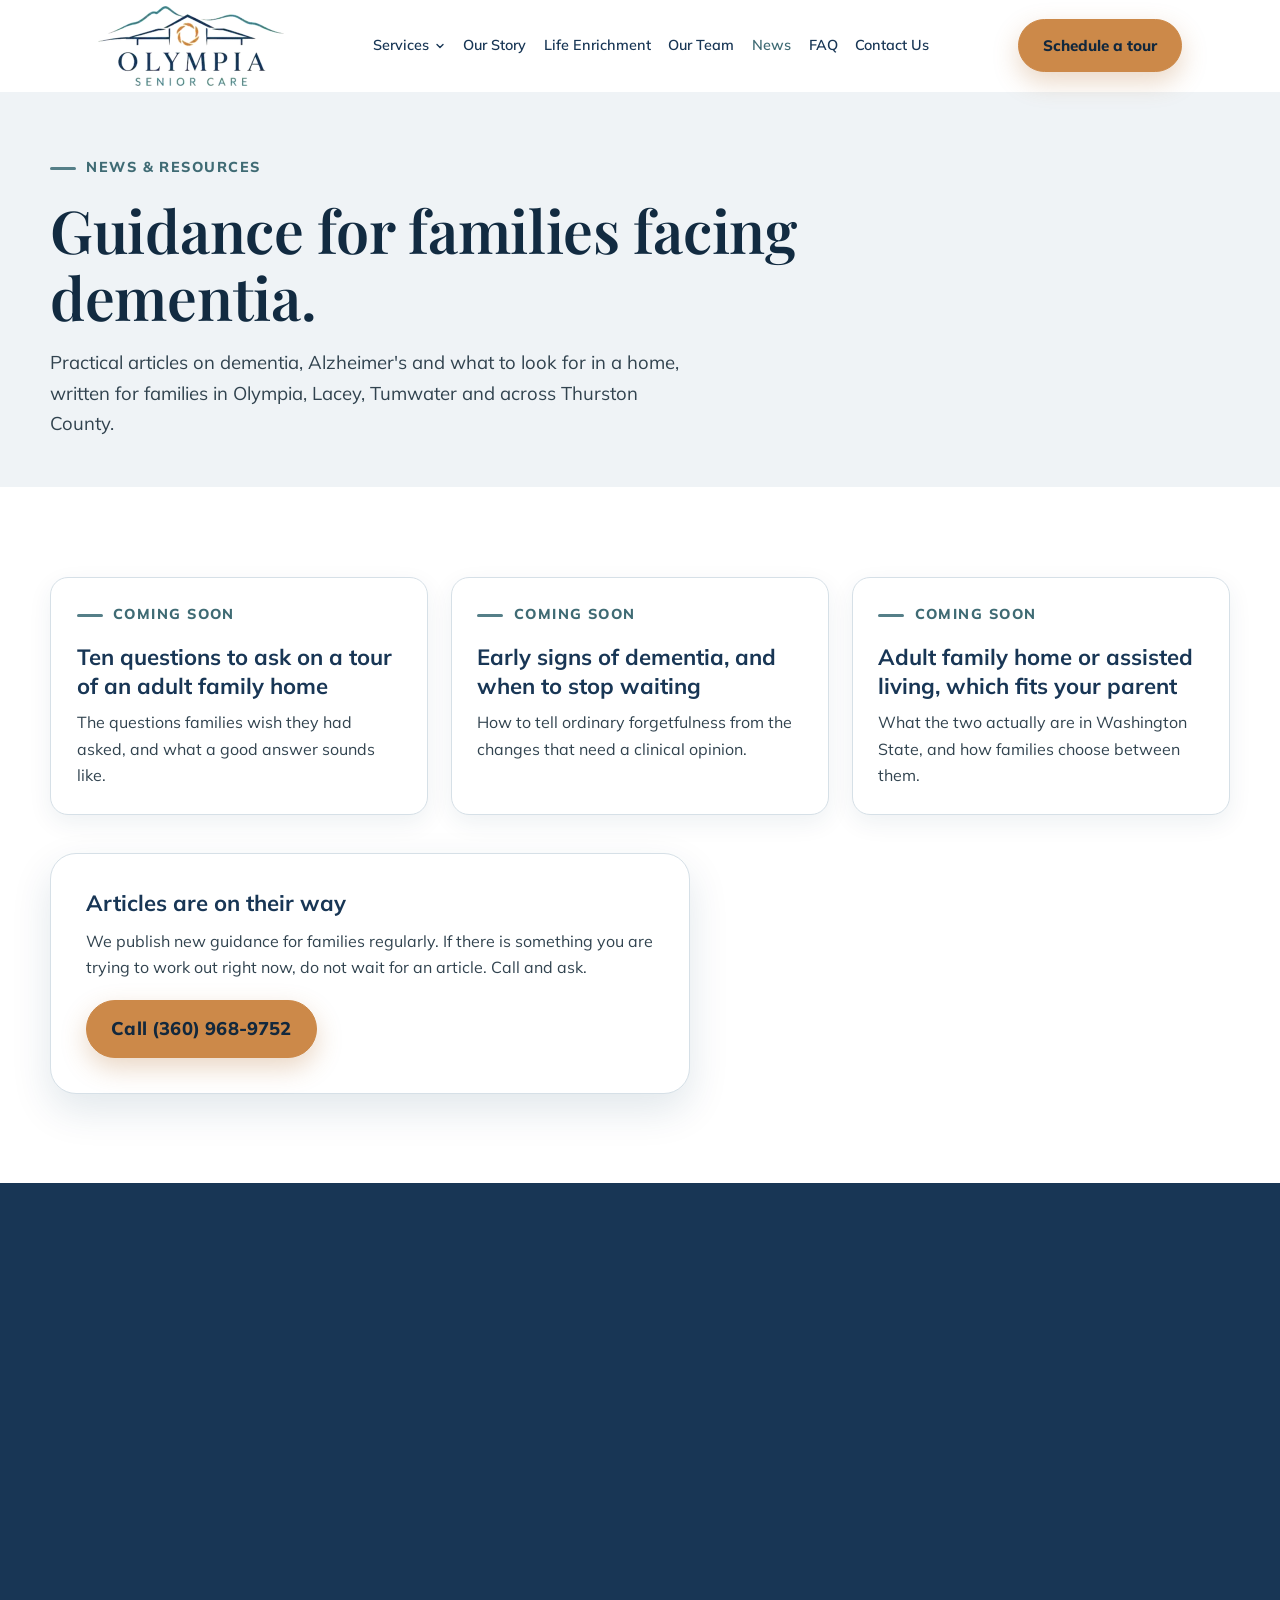
==== news/index.html @ fa0625a0 "Self-host fonts (latin subset) with preload: removes the third-party render block and the font-swap " ====
<!DOCTYPE html>
<html lang="en">
<head>
<meta charset="UTF-8">
<meta name="viewport" content="width=device-width, initial-scale=1.0">
<title>News &amp; Dementia Care Resources | Olympia Senior Care, Olympia WA</title>
<meta name="description" content="Articles and guidance for Thurston County families caring for someone with dementia or Alzheimer's, from Olympia Senior Care adult family home in West Olympia.">
<link rel="canonical" href="https://olympiaseniorcarehome.com/news/">
<link rel="preload" as="font" type="font/woff2" crossorigin href="../fonts/Mulish-400.woff2">
<link rel="preload" as="font" type="font/woff2" crossorigin href="../fonts/PlayfairDisplay-600.woff2">
<link rel="stylesheet" href="../css/site.v18.css">
<link rel="icon" type="image/png" href="../images/icon-osc-v3.webp">
<link rel="apple-touch-icon" href="../images/apple-touch-icon-osc-v3.webp">

<!--
  ============================================================
  NEWS SECTION — STRUCTURE ONLY, NO ARTICLES YET.

  This is the landing page Peter's article subscription will publish into.
  It lives at /news/ on the main domain ON PURPOSE: articles in a
  subdirectory build authority for olympiaseniorcarehome.com itself.
  A subdomain or the vendor's own hosted blog would not.

  BEFORE THIS CAN BE WIRED UP we need from Peter:
    1. Which product it actually is, and access to the account.
    2. Whether it was ever properly connected to his old site.

  His plugin publishes into WordPress. This site is static, so the plan
  is a headless WordPress that the plugin publishes into, plus a scheduled
  build that pulls the posts through the WP REST API and renders them here
  as real static HTML. See BUILD-NOTES.md.

  Until then this page is honest about being empty rather than faking posts.
  ============================================================
-->
</head>
<body>
<a class="skip" href="#main">Skip to content</a>

<header class="nav" id="nav">
  <div class="nav-in">
    <a class="logo" href="../index.html" aria-label="Olympia Senior Care, home"><img src="../images/logo-osc-v3.webp" width="372" height="160" alt="Olympia Senior Care"></a>
    <nav class="nav-links" aria-label="Primary">
      <div class="has-sub">
        <a class="sub-top" href="../services.html">Services<svg class="chev" width="12" height="12" viewBox="0 0 24 24" fill="none" stroke="currentColor" stroke-width="2.8" stroke-linecap="round" stroke-linejoin="round" aria-hidden="true"><path d="M6 9l6 6 6-6"/></svg></a>
        <div class="sub">
          <a href="../dementia-alzheimers-care.html">Dementia &amp; Alzheimer's Care</a>
          <a href="../personal-care.html">Personal Care &amp; Daily Living</a>
          <a href="../recovery-care.html">Recovery Care After Hospitalization</a>
          <a href="../end-of-life-care.html">End-of-Life Care</a>
          <a class="sub-all" href="../services.html">All services</a>
        </div>
      </div>
      <a href="../story.html">Our Story</a>
      <a href="../montessori.html">Life Enrichment</a>
      <a href="../team.html">Our Team</a>
      <a href="../news/" aria-current="page">News</a>
      <a href="../memory-care-faq.html">FAQ</a>
      <a href="../contact.html">Contact Us</a>
    </nav>
    <div class="nav-cta">
      <a class="nav-phone" href="tel:+13609689752">(360) 968-9752</a>
      <a class="btn btn-primary" href="../contact.html">Schedule a tour</a>
      <button class="menu-toggle" id="menuToggle" aria-label="Open menu" aria-expanded="false" aria-controls="drawer">
        <svg width="26" height="26" viewBox="0 0 24 24" fill="none" stroke="currentColor" stroke-width="2" stroke-linecap="round"><path d="M3 6h18M3 12h18M3 18h18"/></svg>
      </button>
    </div>
  </div>
  <div class="drawer" id="drawer">
    <a class="drawer-top" href="../services.html">Services</a>
    <div class="drawer-sub">
      <a href="../dementia-alzheimers-care.html">Dementia &amp; Alzheimer's Care</a>
      <a href="../personal-care.html">Personal Care &amp; Daily Living</a>
      <a href="../recovery-care.html">Recovery Care After Hospitalization</a>
      <a href="../end-of-life-care.html">End-of-Life Care</a>
    </div>
    <a href="../story.html">Our Story</a>
    <a href="../montessori.html">Life Enrichment</a>
    <a href="../team.html">Our Team</a>
    <a href="../news/">News</a>
    <a href="../memory-care-faq.html">FAQ</a>
    <a href="../contact.html">Contact Us</a>
    <a href="tel:+13609689752">Call (360) 968-9752</a>
    <a class="btn btn-primary" href="../contact.html">Schedule a tour</a>
  </div>
</header>

<main id="main">

<div class="page-head">
  <div class="inner">
    <p class="eyebrow">News &amp; resources</p>
    <h1 style="max-width:22ch">Guidance for families facing dementia.</h1>
    <p class="lede" style="margin-top:1rem">Practical articles on dementia, Alzheimer's and what to look for in a home, written for families in Olympia, Lacey, Tumwater and across Thurston County.</p>
  </div>
</div>

<section>
  <div class="inner">
    <!-- ARTICLE FEED RENDERS HERE.
         Each post becomes an <article class="card"> in this grid. -->
    <div class="grid-3" id="feed">

      <article class="card" aria-hidden="false">
        <p class="eyebrow">Coming soon</p>
        <h3>Ten questions to ask on a tour of an adult family home</h3>
        <p>The questions families wish they had asked, and what a good answer sounds like.</p>
      </article>

      <article class="card">
        <p class="eyebrow">Coming soon</p>
        <h3>Early signs of dementia, and when to stop waiting</h3>
        <p>How to tell ordinary forgetfulness from the changes that need a clinical opinion.</p>
      </article>

      <article class="card">
        <p class="eyebrow">Coming soon</p>
        <h3>Adult family home or assisted living, which fits your parent</h3>
        <p>What the two actually are in Washington State, and how families choose between them.</p>
      </article>

    </div>

    <div class="panel" style="margin-top:2.4rem;max-width:640px">
      <h3>Articles are on their way</h3>
      <p style="margin-top:.6rem">We publish new guidance for families regularly. If there is something you are trying to work out right now, do not wait for an article. Call and ask.</p>
      <p style="margin-top:1.2rem"><a class="btn btn-primary" href="tel:+13609689752" data-track="call">Call (360) 968-9752</a></p>
    </div>
  </div>
</section>

<section class="cta-band on-teal">
  <div class="inner">
    <h2>Talk it through with someone who has done this before.</h2>
    <p>Peter is a psychiatric nurse practitioner who has worked with dementia since 2008. If you are early in this and unsure what you are looking at, call.</p>
    <div class="hero-actions">
      <a class="btn btn-ghost btn-lg" href="tel:+13609689752" data-track="call">Call (360) 968-9752</a>
      <a class="btn btn-primary btn-lg" href="../contact.html">Schedule a tour</a>
    </div>
  </div>
</section>
</main>

<footer class="foot">
  <div class="foot-grid">
    <div>
      <img class="foot-logo" src="../images/logo-osc-v3-full.webp" width="575" height="247" alt="" aria-hidden="true">
      <p class="tag">A licensed six-bed adult family home in West Olympia for people living with dementia.</p>
      <p class="tag">Private pay and long-term care insurance.</p>
    </div>
    <div>
      <h4>Services</h4>
      <ul>
        <li><a href="../dementia-alzheimers-care.html">Dementia &amp; Alzheimer's care</a></li>
        <li><a href="../personal-care.html">Personal care &amp; daily living</a></li>
        <li><a href="../recovery-care.html">Recovery after a hospital stay</a></li>
        <li><a href="../end-of-life-care.html">End-of-life &amp; hospice support</a></li>
        <li>Mental health care</li>
        <li>Respite &amp; short stays</li>
      </ul>
    </div>
    <div>
      <h4>Explore</h4>
      <ul>
        <li><a href="../services.html">Services</a></li>
        <li><a href="../story.html">Our Story</a></li>
        <li><a href="../montessori.html">Life Enrichment</a></li>
        <li><a href="../team.html">Our Team</a></li>
        <li><a href="../news/">News &amp; Resources</a></li>
        <li><a href="../memory-care-faq.html">Memory care FAQ</a></li>
        <li><a href="../contact.html">Contact Us</a></li>
      </ul>
    </div>
    <div>
      <h4>Contact</h4>
      <ul>
        <li><a href="tel:+13609689752" data-track="call">(360) 968-9752</a></li>
        <li>Fax (360) 780-6319</li>
        <li><a href="mailto:hello@olympiaseniorcarehome.com">hello@olympiaseniorcarehome.com</a></li>
        <li>1925 Lenox Ct NW<br>Olympia, WA 98502</li>
        <li><a href="../contact.html">Schedule a tour</a></li>
      </ul>
    </div>
  </div>
  <div class="foot-bot">
    <span>&copy; <span id="yr">2026</span> Belmont Village Adult Family Home LLC, doing business as Olympia Senior Care. DSHS license #759298.</span>
    <span>Licensed by the Washington State Department of Social and Health Services.</span>
  </div>
</footer>

<script src="../js/site.v5.js"></script>
</body>
</html>
---- css/site.v18.css ----
/* ============================================================
   v18 (30 Sep): fonts are self-hosted now. They used to come from Google,
   which was render-blocking; loading them async instead fixed the block but
   introduced a layout shift (CLS 0.194 on 30 Sep) as the text re-flowed when
   the real fonts landed. Same-origin + preload + swap gets both: no blocking
   request and no visible shift. Latin subset only, the site is English.
   ============================================================ */
@font-face{font-family:'Mulish';font-style:normal;font-weight:400;font-display:swap;src:url('../fonts/Mulish-400.woff2') format('woff2')}
@font-face{font-family:'Mulish';font-style:normal;font-weight:600;font-display:swap;src:url('../fonts/Mulish-600.woff2') format('woff2')}
@font-face{font-family:'Mulish';font-style:normal;font-weight:700;font-display:swap;src:url('../fonts/Mulish-700.woff2') format('woff2')}
@font-face{font-family:'Mulish';font-style:normal;font-weight:800;font-display:swap;src:url('../fonts/Mulish-800.woff2') format('woff2')}
@font-face{font-family:'Playfair Display';font-style:normal;font-weight:500;font-display:swap;src:url('../fonts/PlayfairDisplay-500.woff2') format('woff2')}
@font-face{font-family:'Playfair Display';font-style:normal;font-weight:600;font-display:swap;src:url('../fonts/PlayfairDisplay-600.woff2') format('woff2')}
@font-face{font-family:'Playfair Display';font-style:normal;font-weight:700;font-display:swap;src:url('../fonts/PlayfairDisplay-700.woff2') format('woff2')}

/* ============================================================
   OLYMPIA SENIOR CARE AFH  —  Full Census build, 7 Sep 2026 (v3: 10 Sep, bigger subheadings; v4: 10 Sep, bigger centred text on phones; v5: 10 Sep, care list in stats band + footer; v6: 15 Sep, Services dropdown + service pages; v7-v8: 15 Sep, drawer button fix; v9: 15 Sep, Life Enrichment activities + day; v10: 16 Sep, new logo palette + type; v11: 16 Sep, readability; v12: 17 Sep, caregiver cards; v13: 19 Sep, blue/green/white)
   Palette sampled from Peter's own logo artwork:
     teal  #094A5C  (9.79:1 on cream — headings, buttons, bands)
     amber #D07C1A  (3.20:1 — DECORATIVE / large display only)
     gold  #8A5510  (6.16:1 — eyebrows and small warm text)
   Warm autumn neutrals per his brief: off blue and green entirely,
   except the brand teal itself, which comes from his own logo.
   ============================================================ */

:root{
  --teal:#094A5C; --teal-deep:#063744; --teal-mid:#1C6377;
  --amber:#D07C1A; --gold:#8A5510; --amber-lt:#E8A857;
  --cream:#FBF6EE; --sand:#F4EADA; --sand-deep:#EADDC7;
  --white:#fff; --line:#E4D8C4;
  --ink:#0B2F3B; --body:#3A4A50; --muted:#5E6D73; --on-teal:#E4EDEF;
  --f-serif:'Newsreader',Georgia,'Times New Roman',serif;
  --f-sans:'Mulish',system-ui,-apple-system,'Segoe UI',sans-serif;
  --max:1180px; --pad:clamp(1.25rem,5vw,3rem);
  --r-sm:12px; --r-md:18px; --r-lg:26px; --pill:100px;
  --sh-sm:0 8px 24px rgba(9,74,92,.07);
  --sh-md:0 16px 40px rgba(9,74,92,.12);
  --sh-cta:0 10px 26px rgba(9,74,92,.24);
}
*{margin:0;padding:0;box-sizing:border-box}
html{scroll-behavior:smooth}
body{font-family:var(--f-sans);color:var(--body);background:var(--cream);
  line-height:1.65;-webkit-font-smoothing:antialiased}
img{max-width:100%;height:auto;display:block}
a{color:var(--teal);text-underline-offset:3px}
h1,h2,h3,h4{font-family:var(--f-serif);color:var(--ink);font-weight:500;
  line-height:1.14;letter-spacing:-.01em}
h1{font-size:clamp(2.25rem,5vw,3.7rem)}
h2{font-size:clamp(1.8rem,3.5vw,2.55rem)}
h3{font-size:1.55rem;font-weight:600;color:var(--teal)}
h4{font-size:1.2rem;font-weight:600}
section{padding:clamp(3.5rem,7vw,6rem) var(--pad)}
.inner{max-width:var(--max);margin:0 auto}
.narrow{max-width:760px;margin:0 auto}
.eyebrow{font-family:var(--f-sans);font-weight:800;font-size:.88rem;letter-spacing:.12em;
  text-transform:uppercase;color:var(--gold);margin-bottom:1rem;display:flex;align-items:center;
  gap:.65rem;width:fit-content}
.eyebrow::before{content:"";flex:none;width:26px;height:3px;border-radius:2px;background:var(--amber)}
.center .eyebrow{margin-left:auto;margin-right:auto}
.lede{font-size:clamp(1.03rem,1.5vw,1.16rem);max-width:58ch}
.sec-head{max-width:62ch;margin-bottom:clamp(1.8rem,3vw,2.6rem)}
.sec-head p{margin-top:.75rem}
em.accent{font-style:italic;color:var(--teal-mid)}
.sand{background:var(--sand)}
p+p{margin-top:1rem}
.center{text-align:center}
.center .sec-head,.center .lede{margin-left:auto;margin-right:auto}

/* ---------- skip link ---------- */
.skip{position:absolute;left:-9999px;top:0;background:var(--teal);color:#fff;
  padding:.7rem 1.1rem;border-radius:0 0 var(--r-sm) 0;z-index:200;font-weight:700}
.skip:focus{left:0}

/* ---------- logo ---------- */
.logo{display:flex;align-items:center;gap:.6rem;text-decoration:none}
.logo img{height:46px;width:auto}
@media(max-width:560px){.logo img{height:38px}}

/* ---------- nav ---------- */
.nav{position:sticky;top:0;z-index:60;background:rgba(251,246,238,.92);
  backdrop-filter:blur(10px);border-bottom:1px solid transparent;
  transition:border-color .2s,box-shadow .2s}
.nav.stuck{border-bottom-color:var(--line);box-shadow:var(--sh-sm)}
.nav-in{max-width:var(--max);margin:0 auto;padding:.6rem var(--pad);display:flex;
  align-items:center;justify-content:space-between;gap:1rem}
.nav-links{display:flex;gap:1.35rem}
.nav-links a{font-weight:600;font-size:.9rem;color:var(--teal);text-decoration:none;padding:.4rem 0}
.nav-links a:hover{color:var(--gold)}
.nav-cta{display:flex;align-items:center;gap:.8rem}
.nav-phone{font-weight:800;color:var(--teal);text-decoration:none;font-size:.95rem;white-space:nowrap}
.menu-toggle{display:none;background:none;border:0;color:var(--teal);cursor:pointer;padding:.35rem}
.drawer{display:none;border-top:1px solid var(--line);background:var(--cream);padding:.6rem var(--pad) 1.1rem}
.drawer.open{display:block}
.drawer a{display:block;padding:.7rem 0;font-weight:600;color:var(--teal);
  text-decoration:none;border-bottom:1px solid var(--line)}
.drawer .btn{margin-top:.9rem;width:100%}

/* ---------- buttons ---------- */
.btn{display:inline-flex;align-items:center;justify-content:center;gap:.5rem;min-height:44px;
  padding:.8rem 1.5rem;border-radius:var(--pill);font-family:var(--f-sans);font-weight:700;
  font-size:.95rem;text-decoration:none;border:1.5px solid transparent;cursor:pointer;
  transition:transform .15s,background .15s,color .15s}
.btn-primary{background:var(--teal);color:#fff;box-shadow:var(--sh-cta)}
.btn-primary:hover{background:var(--teal-deep);transform:translateY(-2px)}
.btn-secondary{border-color:var(--teal);color:var(--teal);background:transparent}
.btn-secondary:hover{background:var(--teal);color:#fff;transform:translateY(-2px)}
.btn-ghost{border-color:rgba(228,237,239,.55);color:#fff;background:transparent}
.btn-ghost:hover{background:#fff;color:var(--teal)}
.btn-lg{font-size:1.02rem;padding:.95rem 1.8rem}
a:focus-visible,button:focus-visible,input:focus-visible,textarea:focus-visible,select:focus-visible{
  outline:3px solid var(--teal);outline-offset:2px}
.on-teal a:focus-visible,.on-teal button:focus-visible{outline-color:#fff}

/* ---------- hero ---------- */
.hero{padding-top:clamp(2.2rem,4.5vw,3.4rem)}
.hero-grid{display:grid;grid-template-columns:1.02fr .98fr;gap:clamp(2rem,5vw,4rem);align-items:center}
.hero-photo{border-radius:var(--r-lg);overflow:hidden;box-shadow:var(--sh-md);aspect-ratio:4/5}
.hero-photo img{width:100%;height:100%;object-fit:cover}
.hero-actions{display:flex;flex-wrap:wrap;gap:.75rem;margin:1.7rem 0 1.4rem}
.trust{display:flex;flex-wrap:wrap;gap:.5rem .9rem;list-style:none;font-size:.88rem;
  color:var(--muted);font-weight:600}
.trust li{display:flex;align-items:center;gap:.4rem}
.trust svg{flex:none;color:var(--teal-mid)}
.badge{display:inline-flex;align-items:center;gap:.45rem;background:var(--sand-deep);
  color:var(--gold);font-weight:800;font-size:.76rem;letter-spacing:.06em;text-transform:uppercase;
  padding:.4rem .85rem;border-radius:var(--pill);margin-bottom:1rem}
.badge .dot{width:7px;height:7px;border-radius:50%;background:var(--amber)}

/* ---------- facts band ---------- */
.facts{background:var(--teal);padding:clamp(2rem,4vw,2.9rem) var(--pad)}
.facts-grid{display:grid;grid-template-columns:repeat(4,1fr);gap:1.5rem;text-align:center}
.facts b{display:block;font-family:var(--f-serif);font-size:clamp(1.7rem,3vw,2.3rem);
  color:#fff;font-weight:500;line-height:1.1}
.facts span{display:block;color:var(--on-teal);font-size:.83rem;margin-top:.3rem;
  letter-spacing:.03em}

/* ---------- cards ---------- */
.grid-3{display:grid;grid-template-columns:repeat(3,1fr);gap:1.4rem}
.grid-2{display:grid;grid-template-columns:repeat(2,1fr);gap:1.4rem}
.card{background:var(--white);border:1px solid var(--line);border-radius:var(--r-md);
  padding:1.6rem;box-shadow:var(--sh-sm);transition:transform .18s,box-shadow .18s}
.card:hover{transform:translateY(-4px);box-shadow:var(--sh-md)}
.card h3{margin-bottom:.55rem}
.card .num{font-family:var(--f-serif);font-size:2rem;color:var(--amber);line-height:1;
  display:block;margin-bottom:.5rem}
.icon{width:42px;height:42px;border-radius:12px;background:var(--sand-deep);color:var(--teal);
  display:grid;place-items:center;margin-bottom:.95rem}
.ticks{list-style:none;margin-top:.9rem;display:grid;gap:.55rem}
.ticks li{display:flex;gap:.6rem;align-items:flex-start;font-size:.95rem}
.ticks svg{flex:none;margin-top:.35rem;color:var(--amber)}

/* ---------- inline tag row (replaces a tick list where the items are short) ---------- */
.tags{display:flex;flex-wrap:wrap;gap:.55rem;list-style:none;margin-top:1.2rem}
.tags li{background:var(--white);border:1px solid var(--line);border-radius:var(--pill);
  padding:.45rem 1rem;font-size:.92rem;font-weight:600;color:var(--ink)}
.sand .tags li{background:var(--cream)}
.lead-in{display:block;font-family:var(--f-sans);font-size:.74rem;font-weight:800;
  letter-spacing:.12em;text-transform:uppercase;color:var(--gold);margin-bottom:.5rem}
.more{display:inline-flex;align-items:center;gap:.4rem;font-weight:700;font-size:.94rem;
  text-decoration:none;margin-top:1.1rem}
.more:hover{text-decoration:underline}

/* ---------- ratio compare ---------- */
.compare{display:grid;grid-template-columns:1fr 1fr;gap:1.2rem;margin-top:1.8rem}
.compare>div{border-radius:var(--r-md);padding:1.5rem;border:1px solid var(--line)}
.compare .them{background:var(--white)}
.compare .us{background:var(--teal);border-color:var(--teal)}
.compare .us h4,.compare .us p{color:#fff}
.compare .us .big{color:var(--amber-lt)}
.compare .big{font-family:var(--f-serif);font-size:clamp(2.2rem,5vw,3rem);line-height:1;
  color:var(--muted);display:block;margin-bottom:.4rem}
.compare p{font-size:.93rem;margin-top:.5rem;color:var(--muted)}
.compare .us p{color:var(--on-teal)}

/* ---------- quote ---------- */
.quote{background:var(--sand);border-left:4px solid var(--amber);
  border-radius:0 var(--r-md) var(--r-md) 0;padding:1.6rem 1.8rem;margin:1.6rem 0}
.quote p{font-family:var(--f-serif);font-size:clamp(1.15rem,2vw,1.4rem);line-height:1.45;
  color:var(--ink);font-style:italic}
.quote cite{display:block;margin-top:.9rem;font-family:var(--f-sans);font-style:normal;
  font-size:.83rem;font-weight:800;letter-spacing:.1em;text-transform:uppercase;color:var(--gold)}

/* ---------- split ---------- */
.split{display:grid;grid-template-columns:1fr 1fr;gap:clamp(2rem,5vw,3.6rem);align-items:center}
.split img{border-radius:var(--r-lg);box-shadow:var(--sh-md)}
/* a tall portrait shot would otherwise run to twice the height of its text column */
.split img.portrait{max-width:min(470px,100%);margin-inline:auto}
.split.flip>*:first-child{order:2}

/* ---------- team ---------- */
.team-grid{display:grid;grid-template-columns:repeat(3,1fr);gap:1.4rem}
.member{background:var(--white);border:1px solid var(--line);border-radius:var(--r-md);
  overflow:hidden;box-shadow:var(--sh-sm);display:flex;flex-direction:column}
.member .por{aspect-ratio:1/1;background:linear-gradient(145deg,var(--sand-deep),var(--sand));
  display:grid;place-items:center;position:relative;border-bottom:1px solid var(--line)}
.member .mono{font-family:var(--f-serif);font-size:3.2rem;color:var(--teal);opacity:.55}
.member .por .tag{position:absolute;bottom:.7rem;left:.7rem;background:rgba(255,255,255,.92);
  color:var(--gold);font-size:.66rem;font-weight:800;letter-spacing:.08em;text-transform:uppercase;
  padding:.28rem .6rem;border-radius:var(--pill)}
.member .body{padding:1.4rem;flex:1;display:flex;flex-direction:column}
.member .role{font-size:.87rem;color:var(--muted);margin-top:.15rem}
.member .yrs{font-size:.78rem;font-weight:800;letter-spacing:.06em;text-transform:uppercase;
  color:var(--gold);margin-top:.7rem}
.member blockquote{font-family:var(--f-serif);font-style:italic;color:var(--ink);
  font-size:1rem;line-height:1.5;margin-top:.9rem;padding-top:.9rem;border-top:1px solid var(--line)}

/* ---------- gallery ---------- */
.gal{display:grid;grid-template-columns:repeat(4,1fr);gap:1rem}
.gal figure{border-radius:var(--r-md);overflow:hidden;position:relative;background:var(--sand);
  aspect-ratio:4/3}
.gal img{width:100%;height:100%;object-fit:cover;transition:transform .4s}
.gal figure:hover img{transform:scale(1.04)}
.gal figcaption{position:absolute;left:.6rem;bottom:.6rem;background:rgba(255,255,255,.93);
  color:var(--teal);font-size:.73rem;font-weight:700;padding:.3rem .62rem;border-radius:var(--pill)}
/* a wide cell spans two columns, so it needs double the aspect ratio to
   finish the row at the same height as its single-column neighbours */
.gal .wide{grid-column:span 2;aspect-ratio:8/3}

/* ---------- photo feature trio ---------- */
.feats{display:grid;grid-template-columns:repeat(3,1fr);gap:1.4rem}
.feat{background:var(--white);border:1px solid var(--line);border-radius:var(--r-md);
  overflow:hidden;box-shadow:var(--sh-sm);transition:transform .18s,box-shadow .18s}
.feat:hover{transform:translateY(-4px);box-shadow:var(--sh-md)}
.feat .shot{aspect-ratio:4/3;overflow:hidden}
.feat .shot img{width:100%;height:100%;object-fit:cover;transition:transform .4s}
.feat:hover .shot img{transform:scale(1.04)}
.feat .txt{padding:1.35rem}
.feat h3{font-size:1.4rem;margin-bottom:.45rem}
.feat p{font-size:.95rem}

/* ---------- FAQ ---------- */
.faqs{max-width:840px;margin:0 auto;border-top:1px solid var(--line)}
.faq{border-bottom:1px solid var(--line)}
.faq summary{list-style:none;cursor:pointer;display:block;position:relative;
  padding:1.35rem 3.2rem 1.35rem 0;font-family:var(--f-serif);font-size:1.38rem;
  font-weight:500;color:var(--ink);line-height:1.3}
.faq summary::-webkit-details-marker{display:none}
.faq summary:hover{color:var(--teal-mid)}
.faq summary::after{content:"+";position:absolute;right:.4rem;top:50%;
  transform:translateY(-50%);font-family:var(--f-sans);font-size:1.7rem;font-weight:300;
  line-height:1;color:var(--amber);transition:transform .2s}
.faq[open] summary{color:var(--teal-mid)}
.faq[open] summary::after{transform:translateY(-50%) rotate(45deg)}
.faq .a{padding:0 3.2rem 1.5rem 0;font-size:1rem;line-height:1.72;color:var(--body)}

/* ---------- location + map ---------- */
.loc{display:grid;grid-template-columns:1fr 1.15fr;align-items:stretch;padding:0}
.loc-copy{padding:clamp(2.4rem,5vw,3.6rem) var(--pad);display:flex;flex-direction:column;
  justify-content:center;gap:.5rem}
.loc-copy .addr{font-family:var(--f-serif);font-size:1.35rem;color:var(--ink);line-height:1.4}
.loc-map{position:relative;min-height:360px;background:var(--sand-deep)}
.loc-map iframe{position:absolute;inset:0;width:100%;height:100%;border:0}

/* ---------- team photo, video tour, Montessori page (v3) ---------- */
.member .por img{width:100%;height:100%;object-fit:cover}
.tour{max-width:980px;margin:0 auto;border-radius:var(--r-lg);overflow:hidden;
  box-shadow:var(--sh-md);background:var(--ink)}
.tour video{display:block;width:100%;height:auto;aspect-ratio:16/9;background:var(--ink)}
.acts{display:flex;flex-wrap:wrap;justify-content:center;gap:1.4rem}
.acts .feat{flex:0 1 calc((100% - 2.8rem)/3)}
.feat .shot.blank{display:grid;place-items:center;
  background:linear-gradient(145deg,var(--sand-deep),var(--sand));color:var(--teal)}
.feat .shot.blank svg{width:64px;height:64px;opacity:.85}
.quote.big p{font-size:clamp(1.35rem,2.6vw,1.85rem)}
.cta-band .tagline{font-family:var(--f-serif);font-style:italic;font-size:clamp(1.2rem,2vw,1.45rem);
  color:var(--amber-lt)}

/* ---------- contact ---------- */
.contact-grid{display:grid;grid-template-columns:1fr 1fr;gap:clamp(2rem,5vw,3.4rem);align-items:start}
.panel{background:var(--white);border:1px solid var(--line);border-radius:var(--r-lg);
  padding:clamp(1.5rem,3vw,2.2rem);box-shadow:var(--sh-md)}
.field{margin-bottom:1rem}
label{display:block;font-size:.74rem;font-weight:800;letter-spacing:.09em;text-transform:uppercase;
  color:var(--muted);margin-bottom:.4rem}
input,textarea,select{width:100%;background:var(--cream);border:1px solid var(--line);
  border-radius:var(--r-sm);padding:.8rem 1rem;font-family:var(--f-sans);font-size:1rem;color:var(--body)}
input::placeholder,textarea::placeholder{color:var(--muted);opacity:.75}
input:focus,textarea:focus,select:focus{border-color:var(--teal-mid);background:#fff;
  box-shadow:0 0 0 3px rgba(28,99,119,.14);outline:none}
.form-note{font-size:.82rem;color:var(--muted);margin-top:.85rem}
.contact-list{list-style:none;display:grid;gap:1.1rem;margin-top:1.6rem}
.contact-list li{display:flex;gap:.85rem;align-items:flex-start}
.contact-list svg{flex:none;margin-top:.25rem;color:var(--teal-mid)}
.contact-list b{display:block;color:var(--ink);font-size:.95rem}
.contact-list a{font-weight:700;text-decoration:none}
.contact-list a:hover{text-decoration:underline}
.ok{display:none;background:var(--sand);border:1px solid var(--amber);border-radius:var(--r-md);
  padding:1.4rem;color:var(--ink)}
.ok.show{display:block}

/* ---------- CTA band ---------- */
.cta-band{background:var(--teal);color:#fff;text-align:center}
.cta-band h2,.cta-band p{color:#fff}
.cta-band p{max-width:56ch;margin:.9rem auto 0;color:var(--on-teal)}
.cta-band .hero-actions{justify-content:center}

/* ---------- article pages ---------- */
.page-head{background:var(--sand);padding:clamp(2.6rem,5vw,4rem) var(--pad) clamp(2.2rem,4vw,3rem)}
.prose{max-width:68ch}
.prose h2{margin:2.4rem 0 .8rem}
.prose h3{margin:1.8rem 0 .5rem}
.prose ul{margin:1rem 0 1rem 1.1rem;display:grid;gap:.5rem}
.prose img{border-radius:var(--r-lg);box-shadow:var(--sh-md);margin:1.8rem 0}

/* ---------- footer ---------- */
.foot{background:var(--teal-deep);color:var(--on-teal);padding:clamp(3rem,5vw,4rem) var(--pad) 1.6rem}
.foot-grid{display:grid;grid-template-columns:1.3fr 1fr 1fr 1fr;gap:2.2rem;max-width:var(--max);margin:0 auto}
.foot h4{color:#fff;font-family:var(--f-sans);font-size:.76rem;font-weight:800;letter-spacing:.13em;
  text-transform:uppercase;margin-bottom:1rem}
.foot a{color:var(--on-teal);text-decoration:none}
.foot a:hover{color:#fff;text-decoration:underline}
.foot ul{list-style:none;display:grid;gap:.6rem;font-size:.93rem}
.foot .brandline{font-family:var(--f-serif);font-size:1.15rem;color:#fff;margin-bottom:.6rem}
.foot .tag{font-size:.93rem;max-width:34ch}
.foot-bot{max-width:var(--max);margin:2.4rem auto 0;padding-top:1.3rem;
  border-top:1px solid rgba(228,237,239,.18);display:flex;flex-wrap:wrap;gap:.6rem 1.4rem;
  justify-content:space-between;font-size:.8rem;color:rgba(228,237,239,.78)}
.foot-logo{height:54px;width:auto;margin-bottom:1rem;filter:brightness(0) invert(1);opacity:.95}

/* ---------- responsive ---------- */
@media(max-width:960px){
  .acts .feat{flex-basis:calc((100% - 1.4rem)/2)}
  .loc{grid-template-columns:1fr}
  .loc-map{min-height:300px}
  .feats{grid-template-columns:repeat(2,1fr)}
  .hero-grid{grid-template-columns:1fr}
  .hero-photo{order:-1;aspect-ratio:4/3;max-height:400px}
  .grid-3,.team-grid{grid-template-columns:repeat(2,1fr)}
  .split,.contact-grid{grid-template-columns:1fr}
  .split.flip>*:first-child{order:0}
  .facts-grid{grid-template-columns:repeat(2,1fr);gap:1.6rem}
  .foot-grid{grid-template-columns:1fr 1fr}
  .gal{grid-template-columns:repeat(2,1fr)}
  .gal .wide{grid-column:span 2;aspect-ratio:2/1}
}
@media(max-width:720px){
  .acts .feat{flex-basis:100%}
  .nav-links,.nav-phone{display:none}
  .menu-toggle{display:block}
  .grid-3,.grid-2,.team-grid,.compare,.feats{grid-template-columns:1fr}
  .foot-grid{grid-template-columns:1fr}
}
@media(max-width:420px){
  .facts-grid{grid-template-columns:1fr;gap:1.2rem}
  .btn{width:100%}
  .hero-actions{flex-direction:column}
}
@media(prefers-reduced-motion:reduce){
  html{scroll-behavior:auto}
  *{transition:none!important;animation:none!important}
  .card:hover,.btn:hover{transform:none}
  .gal figure:hover img{transform:none}
}
@media print{.nav,.cta-band,.contact{display:none}}

/* ============================================================
   v4 (10 Sep): bigger, centred text on phones, at Henos's request.
   Desktop is unchanged. Long-form text, lists, the FAQ and the form
   stay left-aligned, because centred paragraphs and bullets are hard
   to read.
   ============================================================ */
@media(max-width:720px){
  body{font-size:1.125rem}
  .lede{font-size:1.2rem}
  h2{font-size:2rem}
  .eyebrow{font-size:.92rem}
  .feat p,.card p,.faq .a,.split p,.loc-copy p,.member p{font-size:1.08rem}
  .tags li{font-size:1rem}
  .hero-grid>div:not(.hero-photo),.sec-head,.page-head .inner,.split>div,.loc-copy,
  .contact-grid>div:first-child,.card,.feat .txt,.member .body,.narrow{text-align:center}
  .eyebrow,.sec-head,.lede{margin-left:auto;margin-right:auto}
  .trust,.tags,.hero-actions{justify-content:center}
  .quote{border-left:0;border-top:4px solid var(--amber);border-radius:var(--r-md);text-align:center}
  .split>div.prose,.prose,.ticks,.faqs,.faq,form,.panel,.contact-list{text-align:left}
}

/* ============================================================
   v5 (10 Sep): the care list moved into the stats band under the hero,
   and into a Care column in every page's footer. The "Six residents"
   section was cut.
   ============================================================ */
section[id]{scroll-margin-top:76px}
.carelist{margin-top:clamp(1.6rem,3vw,2.2rem);padding-top:clamp(1.4rem,3vw,1.9rem);
  border-top:1px solid rgba(228,237,239,.22);text-align:center}
.carelist-h{font-weight:800;font-size:.8rem;letter-spacing:.12em;text-transform:uppercase;
  color:var(--amber-lt);margin:0 auto 1.1rem;max-width:60ch;line-height:1.5}
.carelist ul{list-style:none;display:grid;grid-template-columns:repeat(3,auto);
  justify-content:center;gap:.75rem 2.6rem}
.carelist li{display:flex;align-items:center;gap:.55rem;color:#fff;font-size:1.05rem;
  font-weight:600;text-align:left}
.carelist svg{flex:none;color:var(--amber-lt)}
@media(max-width:720px){
  .carelist ul{grid-template-columns:1fr 1fr;justify-content:stretch;gap:.85rem 1.1rem;max-width:420px;margin:0 auto}
  .carelist li{font-size:1.02rem;align-items:flex-start}
  .carelist svg{margin-top:.28rem}
}
@media(max-width:420px){
  .carelist ul{grid-template-columns:1fr;max-width:260px}
}

/* ============================================================
   v6 (15 Sep): Peter's round 2. Services dropdown in the nav,
   four service pages + a services overview, a contact page,
   pricing in the FAQ, care list items link to their pages.
   ============================================================ */
/* nav + Services dropdown */
.nav-links{align-items:center}
.nav-links a[aria-current="page"],.nav-links .on{color:var(--gold)}
.has-sub{position:relative}
.nav-links .sub-top{display:inline-flex;align-items:center;gap:.3rem}
.chev{flex:none;transition:transform .2s}
.has-sub:hover .chev,.has-sub:focus-within .chev,.has-sub.open .chev{transform:rotate(180deg)}
.sub{position:absolute;top:calc(100% + .6rem);left:-1rem;min-width:300px;background:var(--white);
  border:1px solid var(--line);border-radius:var(--r-md);box-shadow:var(--sh-md);padding:.45rem;
  opacity:0;visibility:hidden;transform:translateY(6px);
  transition:opacity .15s,transform .15s,visibility .15s;z-index:70}
.sub::before{content:"";position:absolute;left:0;right:0;top:-.9rem;height:.9rem}
.has-sub:hover .sub,.has-sub:focus-within .sub,.has-sub.open .sub{opacity:1;visibility:visible;transform:none}
.nav-links .sub a{display:block;padding:.62rem .85rem;border-radius:10px;font-size:.95rem;
  white-space:nowrap;color:var(--teal)}
.nav-links .sub a:hover,.nav-links .sub a[aria-current="page"]{background:var(--sand);color:var(--teal)}
.nav-links .sub .sub-all{margin-top:.3rem;border-top:1px solid var(--line);border-radius:0 0 10px 10px;
  padding-top:.75rem;color:var(--gold);font-size:.8rem;font-weight:800;letter-spacing:.1em;text-transform:uppercase}
/* the six links + phone + button no longer fit below ~1200px */
@media(max-width:1200px){.nav-phone{display:none}}
@media(max-width:1020px){.nav-links{display:none}.menu-toggle{display:block}}

/* phone drawer: Services with its four pages always open underneath */
.drawer.open{max-height:calc(100vh - 62px);overflow-y:auto}
.drawer .drawer-top{border-bottom:0;padding-bottom:.3rem}
.drawer-sub{margin:0 0 .5rem .15rem;padding-left:.95rem;border-left:2px solid var(--amber-lt)}
.drawer .drawer-sub a{border-bottom:0;padding:.42rem 0;font-size:.97rem;color:var(--body)}
.drawer-sub+a{border-top:1px solid var(--line)}

/* care list items link to their service pages */
.carelist a{color:#fff;text-decoration:underline;text-decoration-color:rgba(255,255,255,.45);
  text-underline-offset:4px;text-decoration-thickness:1px}
.carelist a:hover{text-decoration-color:var(--amber-lt)}

/* service pages */
.ph-split{display:grid;grid-template-columns:1.05fr .95fr;gap:clamp(2rem,5vw,3.6rem);align-items:center}
.ph-split h1{max-width:17ch}
.ph-split .lede{margin-top:1rem}
.ph-split img{width:100%;aspect-ratio:4/3;object-fit:cover;border-radius:var(--r-lg);box-shadow:var(--sh-md)}
.checks{list-style:none;display:grid;grid-template-columns:1fr 1fr;gap:1rem 2.4rem;text-align:left}
.checks.one{grid-template-columns:1fr;margin-top:1.2rem}
.checks li{display:flex;gap:.7rem;align-items:flex-start;font-size:1.05rem;font-weight:600;color:var(--ink);line-height:1.5}
.checks svg{flex:none;margin-top:.25rem;color:var(--amber)}
.panel-lite{background:var(--white);border:1px solid var(--line);border-radius:var(--r-lg);
  padding:clamp(1.4rem,3vw,2.2rem);box-shadow:var(--sh-sm)}
.note{margin-top:1.6rem;max-width:70ch}
a.feat{display:block;text-decoration:none;color:inherit}
a.feat .more{margin-top:.9rem}
.feats.two{grid-template-columns:repeat(2,1fr)}
.card .lead-in{margin-bottom:.6rem}

/* FAQ answer that carries a list (the pricing question) */
.faq div.a p+p{margin-top:.8rem}
.faq .a ul{margin:.7rem 0 0 1.2rem;display:grid;gap:.3rem}

@media(max-width:960px){
  .ph-split{grid-template-columns:1fr}
  .ph-split img{max-height:340px}
}
@media(max-width:720px){
  .checks{grid-template-columns:1fr;width:fit-content;max-width:100%;margin-inline:auto}
  .checks li{font-size:1.06rem}
  .feats.two{grid-template-columns:1fr}
  .note{text-align:center;margin-inline:auto}
}

/* ============================================================
   v7 (15 Sep): the phone drawer "Schedule a tour" button took the
   drawer link colour, teal on teal, so it looked blank. It had been
   that way since v1. Also a fresh filename because v6 was requested
   live before Pages had built it (the cached-404 trap from 8 Sep).
   ============================================================ */
.drawer a.btn-primary{color:#fff;border-bottom:0}
/* v8 (15 Sep): and centre its label. .drawer a sets display:block, which beat .btn inline-flex. */
.drawer a.btn-primary{display:flex}

/* ============================================================
   v9 (15 Sep): Life Enrichment gains Peter's seven activities as
   numbered cards in the centred .acts row, and "A day in our home".
   ============================================================ */
.acts .card{flex:0 1 calc((100% - 2.8rem)/3)}
.day .card .lead-in{margin-bottom:.35rem}
@media(max-width:960px){.acts .card{flex-basis:calc((100% - 1.4rem)/2)}}
@media(max-width:720px){.acts .card{flex-basis:100%}.card .icon{margin-inline:auto}}

/* ============================================================
   v10 (16 Sep): Peter's new logo. The palette and type now follow it.
     brand red  #83152A  (sampled from the logo; 9.3:1 on cream, white on it 10:1)
     near-black #1F1B1C  (warmed from the logo's #0B0909 for body text)
     Playfair Display = the wordmark's serif, for headings
     Oswald           = the tagline's condensed face, for small labels
   Variable NAMES are kept from v1 so no other rule has to change:
   --teal is now the brand red, and --amber / --gold are its accents.
   ============================================================ */
:root{
  --teal:#83152A; --teal-deep:#5E0E1E; --teal-mid:#9E2A3F;
  --amber:#83152A; --gold:#83152A; --amber-lt:#F2CCD3;
  --ink:#1F1B1C; --body:#3B3637; --muted:#665D5F; --on-teal:#F7E9EC;
  --line:#E6DBCB;
  --f-serif:'Playfair Display',Georgia,'Times New Roman',serif;
  --f-label:'Oswald','Arial Narrow',system-ui,sans-serif;
  --sh-sm:0 8px 24px rgba(60,18,26,.07);
  --sh-md:0 16px 40px rgba(60,18,26,.12);
  --sh-cta:0 10px 26px rgba(131,21,42,.26);
}
h1,h2,h3,h4{letter-spacing:-.005em}
h1{font-weight:600}
input:focus,textarea:focus,select:focus{box-shadow:0 0 0 3px rgba(131,21,42,.14)}
/* labels in the logo's tagline face */
.eyebrow,.carelist-h,.badge,.lead-in,.foot h4,.quote cite,.member .yrs,.nav-links .sub .sub-all{
  font-family:var(--f-label);font-weight:500}
.eyebrow{font-size:.98rem;letter-spacing:.1em}
.carelist-h{font-size:.92rem;letter-spacing:.1em}
.badge{font-size:.82rem;letter-spacing:.08em}
.lead-in{font-size:.86rem;letter-spacing:.1em}
.foot h4{font-size:.9rem;letter-spacing:.12em}
.quote cite{font-size:.9rem;letter-spacing:.1em}
.nav-links .sub .sub-all{font-size:.88rem;letter-spacing:.1em}
/* logo: wider than the old one (3.8:1), so shorter */
.logo img{height:44px;width:auto}
.foot{background:#1F1B1C}
.foot-logo{height:72px;width:auto}
@media(max-width:560px){.logo img{height:34px}}
@media(max-width:720px){.eyebrow{font-size:1rem}}
/* the wider logo left the phone header too narrow: keep the tour button on one line */
@media(max-width:560px){
  .nav-cta{gap:.5rem;flex-shrink:0}
  .nav-cta .btn{white-space:nowrap;padding:.5rem .95rem;font-size:.86rem;min-height:40px;width:auto}
  .menu-toggle{padding:.25rem}
}
/* very small phones: the logo shrinks with its box instead of being squashed */
.logo{min-width:0}
.logo img{object-fit:contain;object-position:left center;max-width:100%}

/* ============================================================
   v11 (16 Sep): readability, at Henos's request ("way too hard to read").
   Playfair Display stays ONLY where text is big: h1, h2 and the large
   numbers. Everything a family reads at normal size (quotes, card titles,
   FAQ questions, labels, taglines) is Mulish, upright, no italics.
   Oswald is dropped entirely.
   ============================================================ */
:root{--f-label:var(--f-sans)}
em.accent{font-style:normal}
h3,h4{font-family:var(--f-sans);font-weight:700;letter-spacing:0;line-height:1.3}
h3{font-size:1.38rem}
.feat h3{font-size:1.3rem}
.quote p{font-family:var(--f-sans);font-style:normal;font-weight:600;font-size:clamp(1.12rem,1.8vw,1.28rem);line-height:1.6;color:var(--ink)}
.quote.big p{font-size:clamp(1.2rem,2.2vw,1.45rem)}
.quote cite{font-family:var(--f-sans);font-weight:700;font-size:.95rem;letter-spacing:.02em;text-transform:none;color:var(--muted)}
.member blockquote{font-family:var(--f-sans);font-style:normal;font-weight:600}
.cta-band .tagline{font-family:var(--f-sans);font-style:normal;font-weight:700;font-size:1.15rem}
.faq summary{font-family:var(--f-sans);font-weight:700;font-size:1.18rem;line-height:1.4}
.loc-copy .addr{font-family:var(--f-sans);font-weight:700;font-size:1.2rem}
.eyebrow,.carelist-h,.badge,.lead-in,.foot h4,.member .yrs,.nav-links .sub .sub-all{font-family:var(--f-sans);font-weight:800}
.eyebrow{font-size:.9rem;letter-spacing:.1em}
.carelist-h{font-size:.85rem;letter-spacing:.08em}
.badge{font-size:.78rem;letter-spacing:.06em}
.lead-in{font-size:.8rem;letter-spacing:.1em}
.foot h4{font-size:.8rem;letter-spacing:.12em}
.nav-links .sub .sub-all{font-size:.8rem;letter-spacing:.08em}
@media(max-width:720px){.eyebrow{font-size:.95rem}.faq summary{font-size:1.12rem}}

/* ============================================================
   v12 (17 Sep): Janet and Samantha back on the Team page, as two cards.
   ============================================================ */
.team-grid.two{grid-template-columns:repeat(2,1fr);max-width:860px;margin-inline:auto}
.member .por .mono{font-family:var(--f-serif)}
.member .note-photo{font-size:.8rem;color:var(--muted);margin-top:.6rem}
@media(max-width:720px){.team-grid.two{grid-template-columns:1fr}}
.team-grid.two .member .por{aspect-ratio:16/9}

/* ============================================================
   v13 (19 Sep): Peter asked for blue, green and white (email 18 Sep,
   "color psychology"), with the tour button in orange like the CARE in
   his new logo, and a bigger phone number everywhere.
   Navy = --teal (the old token name is kept so nothing else moves),
   green = --gold/--amber (eyebrows, ticks, accents), orange = tour buttons.
   ============================================================ */
:root{
  --teal:#0B3D5C; --teal-deep:#072C43; --teal-mid:#1D5F87;
  --amber:#2E8B57; --gold:#23704A; --amber-lt:#A7DDBF;
  --cream:#FFFFFF; --sand:#EEF5F9; --sand-deep:#DCEAF2; --line:#D5E3EC;
  --ink:#0E2A3B; --body:#33454F; --muted:#56666F; --on-teal:#E6F0F6;
  --orange:#C25700; --orange-deep:#A04700;
  --sh-sm:0 8px 24px rgba(11,61,92,.07);
  --sh-md:0 16px 40px rgba(11,61,92,.12);
  --sh-cta:0 10px 26px rgba(194,87,0,.28);
}
input:focus,textarea:focus,select:focus{box-shadow:0 0 0 3px rgba(11,61,92,.16)}
.foot{background:#0A2E45}
/* tour / primary buttons are orange everywhere, including on the navy bands */
.btn-primary,.on-teal .btn-primary{background:var(--orange);color:#fff;border-color:var(--orange)}
.btn-primary:hover,.on-teal .btn-primary:hover{background:var(--orange-deep);border-color:var(--orange-deep);color:#fff}
/* the phone number, bigger, everywhere it appears */
.nav-phone{font-size:1.2rem;font-weight:800;color:var(--teal)}
.btn[href^="tel:"]{font-size:1.15rem;font-weight:800;letter-spacing:.01em}
.contact-list a[href^="tel:"]{font-size:1.3rem;font-weight:800}
.foot a[href^="tel:"]{font-size:1.15rem;font-weight:800}
.drawer a[href^="tel:"]{font-size:1.15rem;font-weight:800}
/* memory-care FAQ page */
.faq-group{margin-top:clamp(2.4rem,5vw,3.4rem)}
.faq-group:first-child{margin-top:0}
.faq-group>h2{margin-bottom:1.1rem}
.faq .a ul{margin:.6rem 0 .8rem 1.2rem}
.faq .a li{margin:.2rem 0}
.faq .a p+p{margin-top:.7rem}
.faq .a .say{border-left:4px solid var(--amber);background:var(--sand);padding:.8rem 1rem;border-radius:0 12px 12px 0;margin:.7rem 0}
.faq .a b.short{display:block;color:var(--ink);margin-bottom:.5rem}
.faq-cta{display:flex;flex-wrap:wrap;gap:.8rem;margin-top:.9rem}
.benchmark{font-size:.95rem;color:var(--muted)}
.tagline{font-family:var(--f-serif);font-size:1.3rem;color:var(--teal);margin-top:.6rem}
/* v13 nav: white header; seven links + the bigger phone need room, so links never wrap
   and the phone steps out of the bar below 1320px (it stays in the hero, drawer and footer) */
.nav{background:rgba(255,255,255,.95)}
.nav-links{gap:1.1rem}
.nav-links a,.nav-links .sub-top{white-space:nowrap}
@media(max-width:1320px){.nav-phone{display:none}}
@media(max-width:1120px){.nav-links{display:none}.menu-toggle{display:block}}
.nav-cta .btn{white-space:nowrap}

/* ============================================================
   v14 (19 Sep): Peter's new logo (Vistaprint, CARE in orange) is in, so the
   palette now comes straight from it: logo blue #1878C0, teal #10B0A8,
   orange #F8A038. Orange with white text fails contrast (about 2:1), so the
   tour buttons are the logo orange with dark navy text instead.
   ============================================================ */
:root{
  --teal:#0E4A7A; --teal-deep:#0A3559; --teal-mid:#1878C0;
  --amber:#10B0A8; --gold:#0B7A73; --amber-lt:#7FDCD3;
  --orange:#F8A038; --orange-deep:#E88C1E;
  --sand:#EEF6FA; --sand-deep:#DCEDF5; --line:#D3E4EE;
  --sh-cta:0 10px 26px rgba(232,140,30,.30);
}
.foot{background:#0A3559}
.btn-primary,.on-teal .btn-primary{color:#0E2A3B;font-weight:800}
.btn-primary:hover,.on-teal .btn-primary:hover{color:#0E2A3B}
.logo img{height:58px}
@media(max-width:560px){.logo img{height:44px}}
.foot-logo{filter:none;opacity:1;height:84px;background:#fff;padding:10px 14px;border-radius:14px;box-sizing:content-box}

/* ============================================================
   v15 (26 Sep): Peter's second logo (mountains + house + orange swirl,
   "OLYMPIA SENIOR CARE", no tagline). Colours sampled from it:
   navy #183655, muted teal #557F88, soft orange #CC8949.
   The orange is lighter than the last one, so buttons keep dark navy text.
   ============================================================ */
:root{
  --teal:#183655; --teal-deep:#102540; --teal-mid:#2C5E84;
  --amber:#557F88; --gold:#3F6B74; --amber-lt:#AFD0D6;
  --orange:#CC8949; --orange-deep:#B5712F;
  --sand:#EFF3F6; --sand-deep:#DFE8EE; --line:#D6E0E7;
  --ink:#122B41; --body:#31434F; --muted:#56666F;
  --sh-cta:0 10px 26px rgba(181,113,47,.28);
}
.foot{background:#102540}
.btn-primary,.on-teal .btn-primary{background:var(--orange);border-color:var(--orange);color:#12283D}
.btn-primary:hover,.on-teal .btn-primary:hover{background:var(--orange-deep);border-color:var(--orange-deep);color:#fff}
/* the new mark is squarer (2.3:1), so it carries a little more height */
.logo img{height:80px}
@media(max-width:900px){.logo img{height:64px}}
@media(max-width:560px){.logo img{height:54px}}
.nav-in{padding-top:.35rem;padding-bottom:.35rem}
.foot-logo{height:92px}

/* ============================================================
   v16 (29 Sep): Peter, 28 Sep — "adjust font size to 14-16, some of the
   people who see the web say some wording is so tiny, ie the description of
   different rooms / photos". Nothing on the site now renders below 14px.
   Photo captions and small print land at 15-16px.
   ============================================================ */
.gal figcaption{font-size:1rem;line-height:1.45}
.facts span{font-size:.95rem}
.badge{font-size:.9rem}
.lead-in{font-size:.95rem}
.carelist-h{font-size:.95rem}
.quote cite{font-size:.95rem}
.member .role{font-size:.95rem}
.member .yrs{font-size:.95rem}
.member .note-photo{font-size:.95rem}
.member .por .tag{font-size:.88rem}
label{font-size:.95rem}
.form-note{font-size:.95rem}
.foot h4{font-size:.95rem}
.foot-bot{font-size:.9rem;line-height:1.5}
.nav-links .sub .sub-all{font-size:.95rem}
.nav-cta .btn{font-size:.95rem}
.tag,.gal figcaption,.benchmark{letter-spacing:0}

/* the resident photo in the Mealtimes section: portrait, with a caption */
.photo-note{margin:0}
.photo-note img{border-radius:var(--r-md);box-shadow:var(--sh-sm);width:100%;height:auto}
.photo-note figcaption{margin-top:.7rem;font-size:1rem;color:var(--muted)}

/* ============================================================
   v17 (30 Sep): mobile performance. Lighthouse on 30 Sep had LCP 7.4s on a
   Moto G Power. Below-fold sections now skip layout and paint until they are
   scrolled near, which is what moved Birdsong from 75 to 97.
   contain-intrinsic-size keeps the scrollbar honest so nothing jumps.
   The hero and the facts band are deliberately NOT included: they are above
   the fold and must paint immediately.
   ============================================================ */
main > section:not(.hero):not(.facts),
.foot{content-visibility:auto;contain-intrinsic-size:auto 600px}
.gal figure{content-visibility:auto;contain-intrinsic-size:auto 320px}
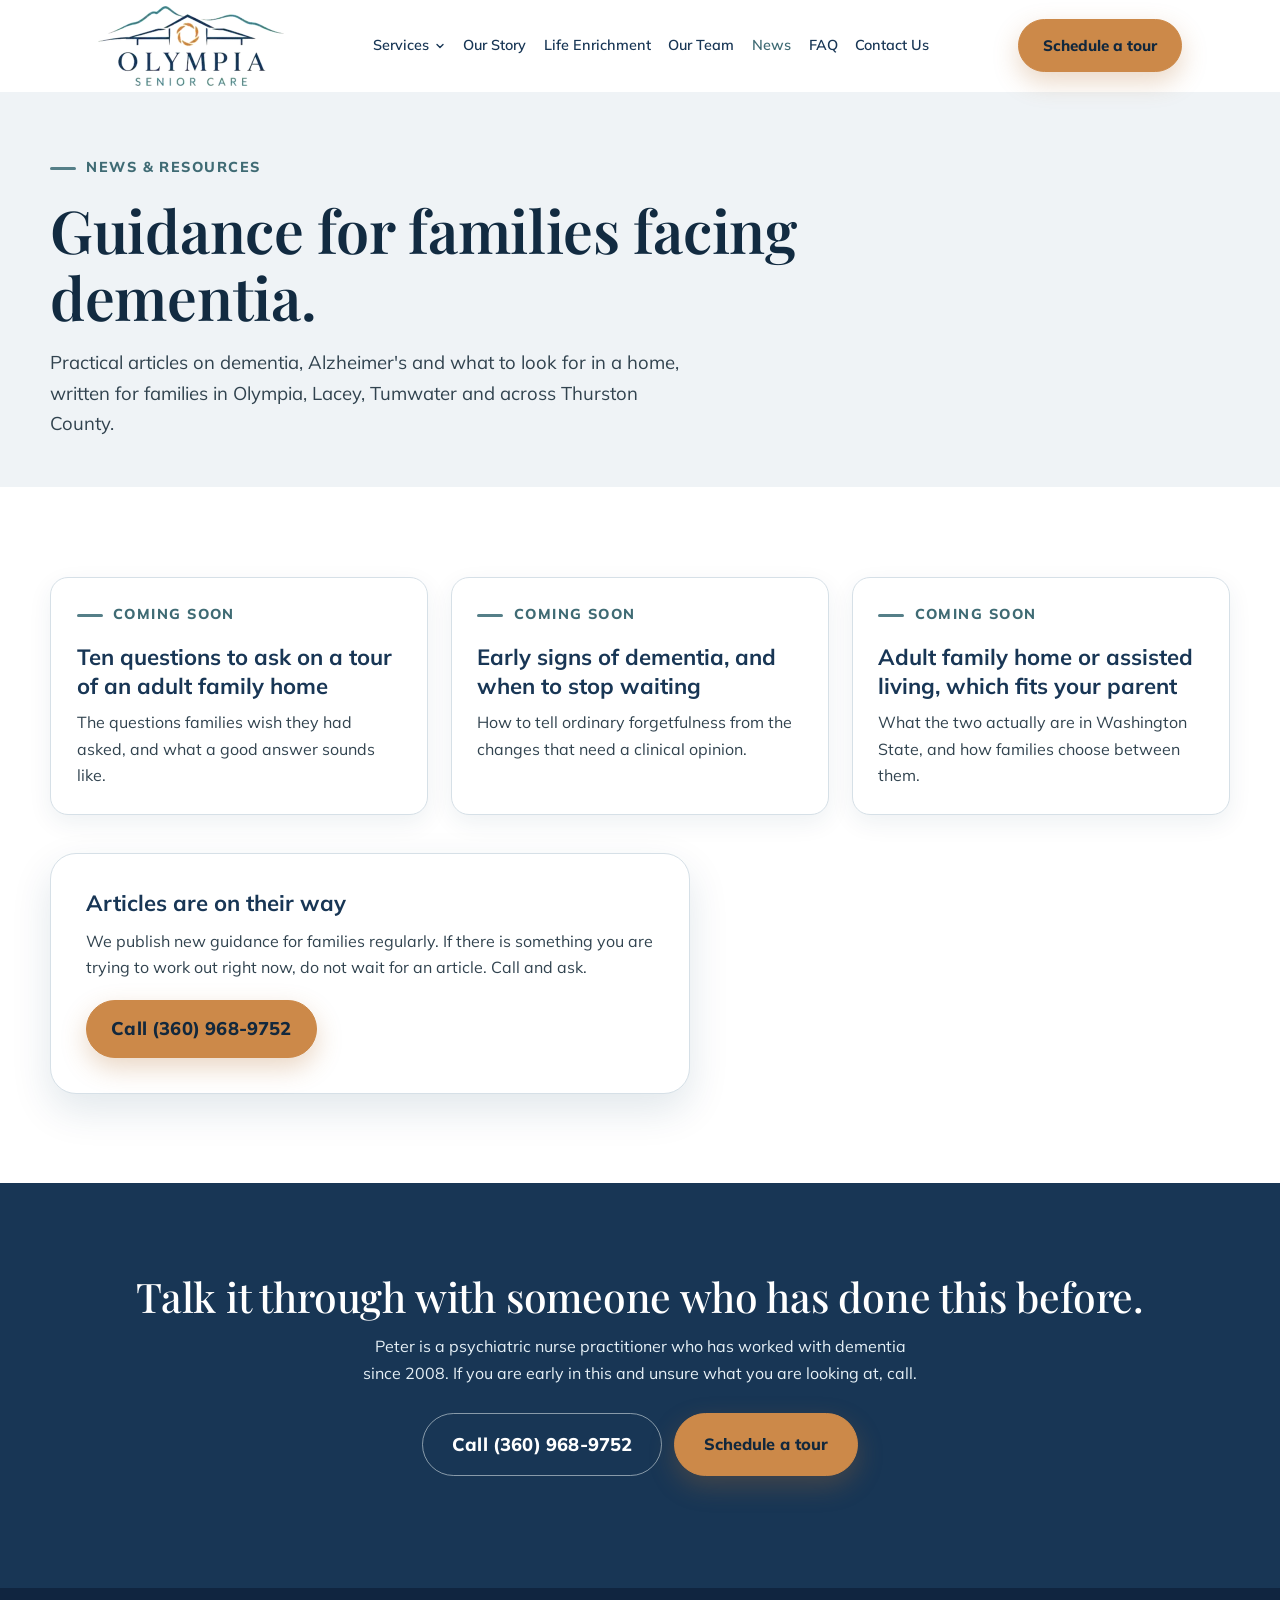
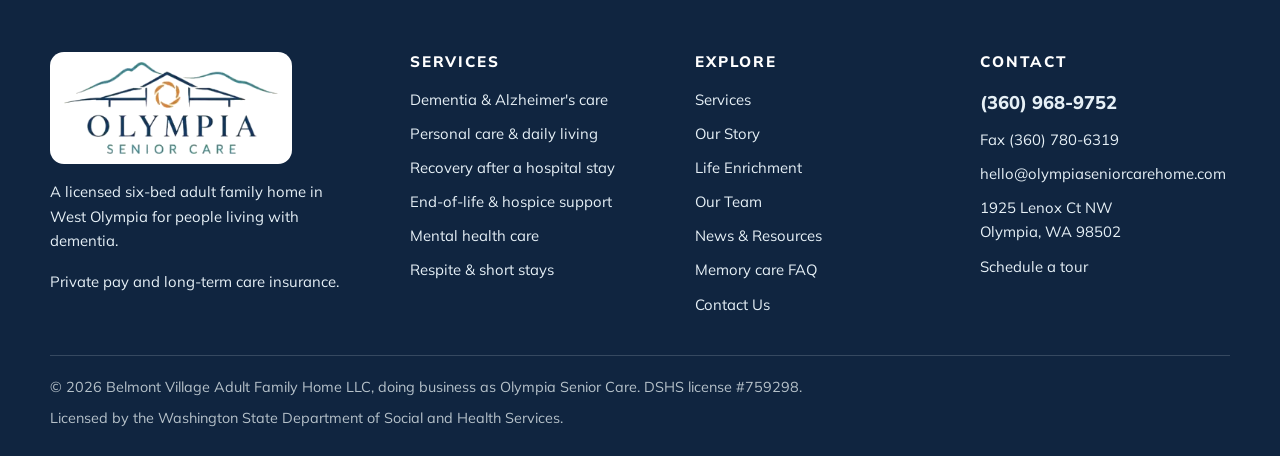
==== commit cdb31c83: "Tour form moves from FormSubmit (never activated, 500s on 30 Sep) to Web3Forms on Peter's own accoun" ====
--- a/news/index.html
+++ b/news/index.html
@@ -188,6 +188,6 @@
   </div>
 </footer>
 
-<script src="../js/site.v5.js"></script>
+<script src="../js/site.v6.js"></script>
 </body>
 </html>
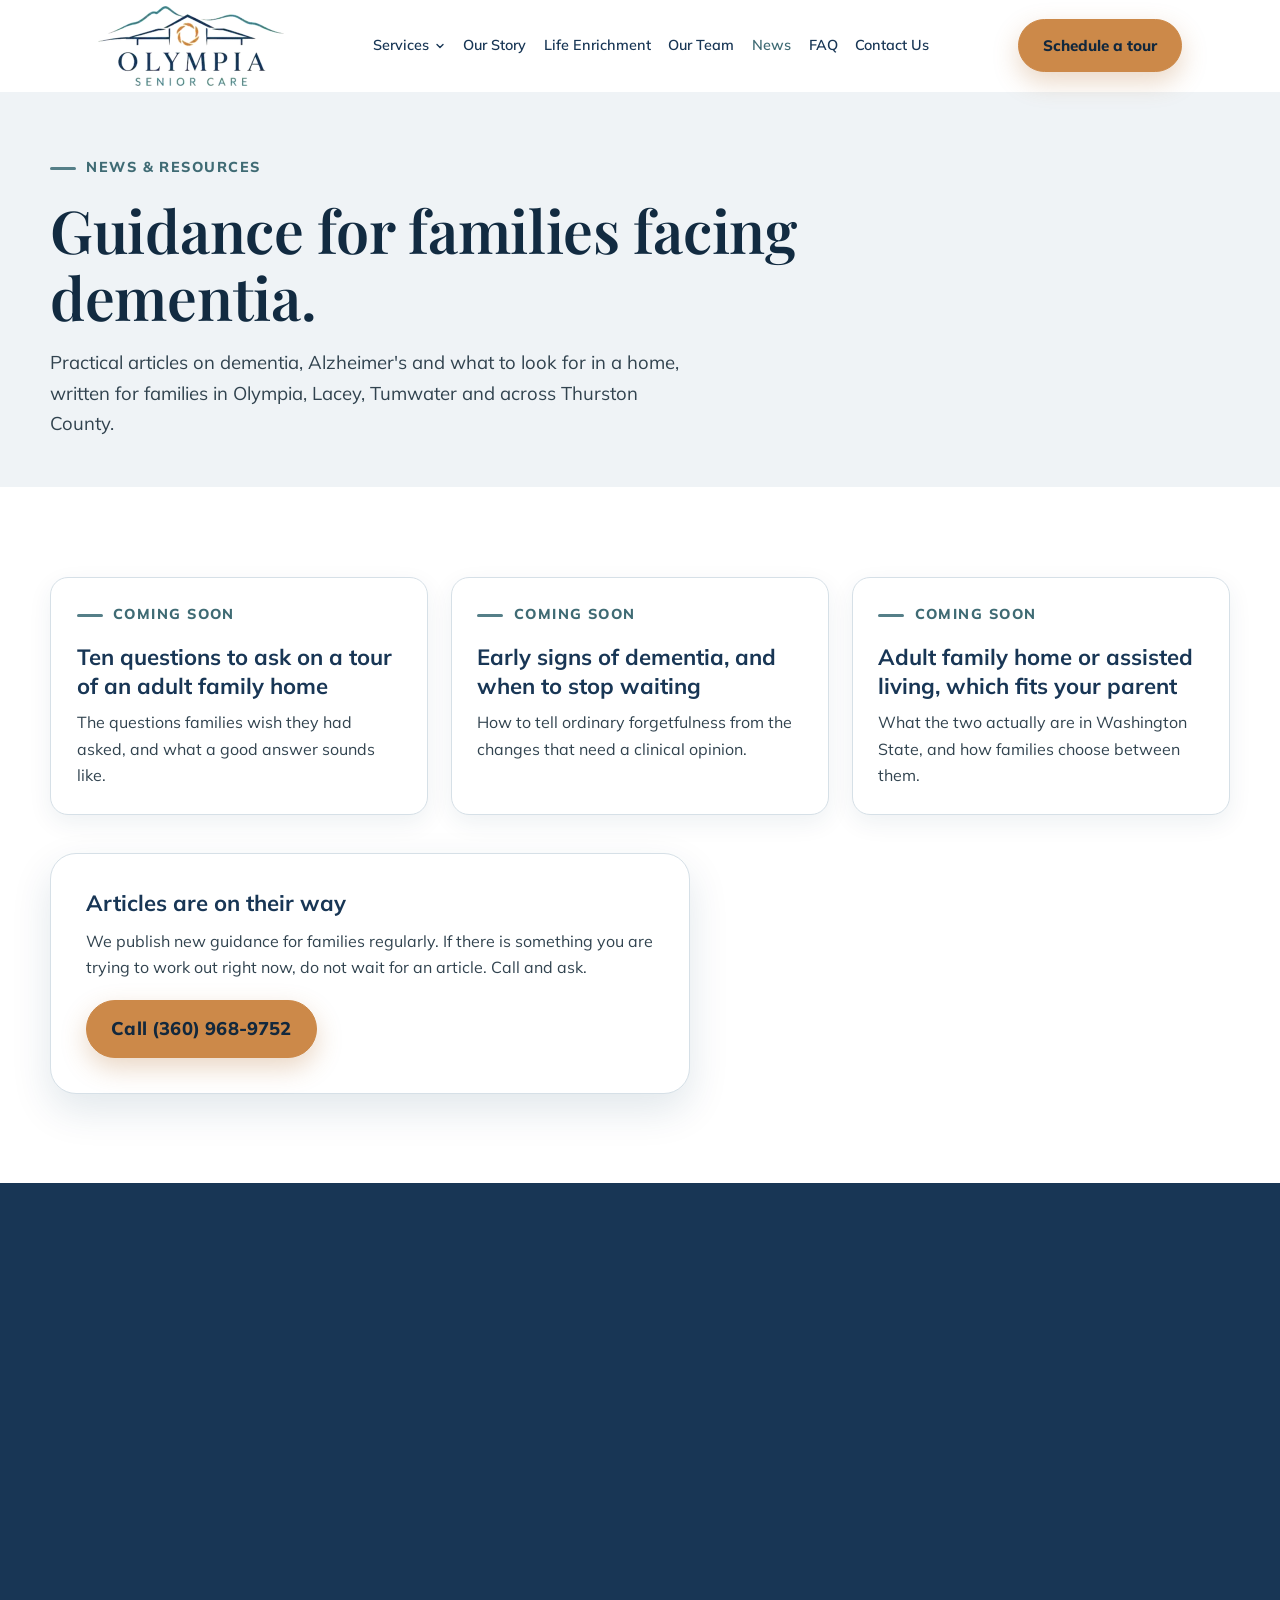
==== commit c888f82f: "Mobile LCP: inline the stylesheet, stop preloading fonts (they raced the hero), lighter phone hero, " ====
--- a/news/index.html
+++ b/news/index.html
@@ -6,9 +6,7 @@
 <title>News &amp; Dementia Care Resources | Olympia Senior Care, Olympia WA</title>
 <meta name="description" content="Articles and guidance for Thurston County families caring for someone with dementia or Alzheimer's, from Olympia Senior Care adult family home in West Olympia.">
 <link rel="canonical" href="https://olympiaseniorcarehome.com/news/">
-<link rel="preload" as="font" type="font/woff2" crossorigin href="../fonts/Mulish-400.woff2">
-<link rel="preload" as="font" type="font/woff2" crossorigin href="../fonts/PlayfairDisplay-600.woff2">
-<link rel="stylesheet" href="../css/site.v18.css">
+<style>@font-face{font-family:'Mulish';font-style:normal;font-weight:400;font-display:swap;src:url('../fonts/Mulish-400.woff2') format('woff2')}@font-face{font-family:'Mulish';font-style:normal;font-weight:600;font-display:swap;src:url('../fonts/Mulish-600.woff2') format('woff2')}@font-face{font-family:'Mulish';font-style:normal;font-weight:700;font-display:swap;src:url('../fonts/Mulish-700.woff2') format('woff2')}@font-face{font-family:'Mulish';font-style:normal;font-weight:800;font-display:swap;src:url('../fonts/Mulish-800.woff2') format('woff2')}@font-face{font-family:'Playfair Display';font-style:normal;font-weight:500;font-display:swap;src:url('../fonts/PlayfairDisplay-500.woff2') format('woff2')}@font-face{font-family:'Playfair Display';font-style:normal;font-weight:600;font-display:swap;src:url('../fonts/PlayfairDisplay-600.woff2') format('woff2')}@font-face{font-family:'Playfair Display';font-style:normal;font-weight:700;font-display:swap;src:url('../fonts/PlayfairDisplay-700.woff2') format('woff2')}:root{--teal:#094A5C;--teal-deep:#063744;--teal-mid:#1C6377;--amber:#D07C1A;--gold:#8A5510;--amber-lt:#E8A857;--cream:#FBF6EE;--sand:#F4EADA;--sand-deep:#EADDC7;--white:#fff;--line:#E4D8C4;--ink:#0B2F3B;--body:#3A4A50;--muted:#5E6D73;--on-teal:#E4EDEF;--f-serif:'Newsreader',Georgia,'Times New Roman',serif;--f-sans:'Mulish',system-ui,-apple-system,'Segoe UI',sans-serif;--max:1180px;--pad:clamp(1.25rem,5vw,3rem);--r-sm:12px;--r-md:18px;--r-lg:26px;--pill:100px;--sh-sm:0 8px 24px rgba(9,74,92,.07);--sh-md:0 16px 40px rgba(9,74,92,.12);--sh-cta:0 10px 26px rgba(9,74,92,.24)}*{margin:0;padding:0;box-sizing:border-box}html{scroll-behavior:smooth}body{font-family:var(--f-sans);color:var(--body);background:var(--cream);line-height:1.65;-webkit-font-smoothing:antialiased}img{max-width:100%;height:auto;display:block}a{color:var(--teal);text-underline-offset:3px}h1,h2,h3,h4{font-family:var(--f-serif);color:var(--ink);font-weight:500;line-height:1.14;letter-spacing:-.01em}h1{font-size:clamp(2.25rem,5vw,3.7rem)}h2{font-size:clamp(1.8rem,3.5vw,2.55rem)}h3{font-size:1.55rem;font-weight:600;color:var(--teal)}h4{font-size:1.2rem;font-weight:600}section{padding:clamp(3.5rem,7vw,6rem) var(--pad)}.inner{max-width:var(--max);margin:0 auto}.narrow{max-width:760px;margin:0 auto}.eyebrow{font-family:var(--f-sans);font-weight:800;font-size:.88rem;letter-spacing:.12em;text-transform:uppercase;color:var(--gold);margin-bottom:1rem;display:flex;align-items:center;gap:.65rem;width:fit-content}.eyebrow::before{content:"";flex:none;width:26px;height:3px;border-radius:2px;background:var(--amber)}.center .eyebrow{margin-left:auto;margin-right:auto}.lede{font-size:clamp(1.03rem,1.5vw,1.16rem);max-width:58ch}.sec-head{max-width:62ch;margin-bottom:clamp(1.8rem,3vw,2.6rem)}.sec-head p{margin-top:.75rem}em.accent{font-style:italic;color:var(--teal-mid)}.sand{background:var(--sand)}p+p{margin-top:1rem}.center{text-align:center}.center .sec-head,.center .lede{margin-left:auto;margin-right:auto}.skip{position:absolute;left:-9999px;top:0;background:var(--teal);color:#fff;padding:.7rem 1.1rem;border-radius:0 0 var(--r-sm) 0;z-index:200;font-weight:700}.skip:focus{left:0}.logo{display:flex;align-items:center;gap:.6rem;text-decoration:none}.logo img{height:46px;width:auto}@media(max-width:560px){.logo img{height:38px}}.nav{position:sticky;top:0;z-index:60;background:rgba(251,246,238,.92);backdrop-filter:blur(10px);border-bottom:1px solid transparent;transition:border-color .2s,box-shadow .2s}.nav.stuck{border-bottom-color:var(--line);box-shadow:var(--sh-sm)}.nav-in{max-width:var(--max);margin:0 auto;padding:.6rem var(--pad);display:flex;align-items:center;justify-content:space-between;gap:1rem}.nav-links{display:flex;gap:1.35rem}.nav-links a{font-weight:600;font-size:.9rem;color:var(--teal);text-decoration:none;padding:.4rem 0}.nav-links a:hover{color:var(--gold)}.nav-cta{display:flex;align-items:center;gap:.8rem}.nav-phone{font-weight:800;color:var(--teal);text-decoration:none;font-size:.95rem;white-space:nowrap}.menu-toggle{display:none;background:none;border:0;color:var(--teal);cursor:pointer;padding:.35rem}.drawer{display:none;border-top:1px solid var(--line);background:var(--cream);padding:.6rem var(--pad) 1.1rem}.drawer.open{display:block}.drawer a{display:block;padding:.7rem 0;font-weight:600;color:var(--teal);text-decoration:none;border-bottom:1px solid var(--line)}.drawer .btn{margin-top:.9rem;width:100%}.btn{display:inline-flex;align-items:center;justify-content:center;gap:.5rem;min-height:44px;padding:.8rem 1.5rem;border-radius:var(--pill);font-family:var(--f-sans);font-weight:700;font-size:.95rem;text-decoration:none;border:1.5px solid transparent;cursor:pointer;transition:transform .15s,background .15s,color .15s}.btn-primary{background:var(--teal);color:#fff;box-shadow:var(--sh-cta)}.btn-primary:hover{background:var(--teal-deep);transform:translateY(-2px)}.btn-secondary{border-color:var(--teal);color:var(--teal);background:transparent}.btn-secondary:hover{background:var(--teal);color:#fff;transform:translateY(-2px)}.btn-ghost{border-color:rgba(228,237,239,.55);color:#fff;background:transparent}.btn-ghost:hover{background:#fff;color:var(--teal)}.btn-lg{font-size:1.02rem;padding:.95rem 1.8rem}a:focus-visible,button:focus-visible,input:focus-visible,textarea:focus-visible,select:focus-visible{outline:3px solid var(--teal);outline-offset:2px}.on-teal a:focus-visible,.on-teal button:focus-visible{outline-color:#fff}.hero{padding-top:clamp(2.2rem,4.5vw,3.4rem)}.hero-grid{display:grid;grid-template-columns:1.02fr .98fr;gap:clamp(2rem,5vw,4rem);align-items:center}.hero-photo{border-radius:var(--r-lg);overflow:hidden;box-shadow:var(--sh-md);aspect-ratio:4/5}.hero-photo img{width:100%;height:100%;object-fit:cover}.hero-actions{display:flex;flex-wrap:wrap;gap:.75rem;margin:1.7rem 0 1.4rem}.trust{display:flex;flex-wrap:wrap;gap:.5rem .9rem;list-style:none;font-size:.88rem;color:var(--muted);font-weight:600}.trust li{display:flex;align-items:center;gap:.4rem}.trust svg{flex:none;color:var(--teal-mid)}.badge{display:inline-flex;align-items:center;gap:.45rem;background:var(--sand-deep);color:var(--gold);font-weight:800;font-size:.76rem;letter-spacing:.06em;text-transform:uppercase;padding:.4rem .85rem;border-radius:var(--pill);margin-bottom:1rem}.badge .dot{width:7px;height:7px;border-radius:50%;background:var(--amber)}.facts{background:var(--teal);padding:clamp(2rem,4vw,2.9rem) var(--pad)}.facts-grid{display:grid;grid-template-columns:repeat(4,1fr);gap:1.5rem;text-align:center}.facts b{display:block;font-family:var(--f-serif);font-size:clamp(1.7rem,3vw,2.3rem);color:#fff;font-weight:500;line-height:1.1}.facts span{display:block;color:var(--on-teal);font-size:.83rem;margin-top:.3rem;letter-spacing:.03em}.grid-3{display:grid;grid-template-columns:repeat(3,1fr);gap:1.4rem}.grid-2{display:grid;grid-template-columns:repeat(2,1fr);gap:1.4rem}.card{background:var(--white);border:1px solid var(--line);border-radius:var(--r-md);padding:1.6rem;box-shadow:var(--sh-sm);transition:transform .18s,box-shadow .18s}.card:hover{transform:translateY(-4px);box-shadow:var(--sh-md)}.card h3{margin-bottom:.55rem}.card .num{font-family:var(--f-serif);font-size:2rem;color:var(--amber);line-height:1;display:block;margin-bottom:.5rem}.icon{width:42px;height:42px;border-radius:12px;background:var(--sand-deep);color:var(--teal);display:grid;place-items:center;margin-bottom:.95rem}.ticks{list-style:none;margin-top:.9rem;display:grid;gap:.55rem}.ticks li{display:flex;gap:.6rem;align-items:flex-start;font-size:.95rem}.ticks svg{flex:none;margin-top:.35rem;color:var(--amber)}.tags{display:flex;flex-wrap:wrap;gap:.55rem;list-style:none;margin-top:1.2rem}.tags li{background:var(--white);border:1px solid var(--line);border-radius:var(--pill);padding:.45rem 1rem;font-size:.92rem;font-weight:600;color:var(--ink)}.sand .tags li{background:var(--cream)}.lead-in{display:block;font-family:var(--f-sans);font-size:.74rem;font-weight:800;letter-spacing:.12em;text-transform:uppercase;color:var(--gold);margin-bottom:.5rem}.more{display:inline-flex;align-items:center;gap:.4rem;font-weight:700;font-size:.94rem;text-decoration:none;margin-top:1.1rem}.more:hover{text-decoration:underline}.compare{display:grid;grid-template-columns:1fr 1fr;gap:1.2rem;margin-top:1.8rem}.compare>div{border-radius:var(--r-md);padding:1.5rem;border:1px solid var(--line)}.compare .them{background:var(--white)}.compare .us{background:var(--teal);border-color:var(--teal)}.compare .us h4,.compare .us p{color:#fff}.compare .us .big{color:var(--amber-lt)}.compare .big{font-family:var(--f-serif);font-size:clamp(2.2rem,5vw,3rem);line-height:1;color:var(--muted);display:block;margin-bottom:.4rem}.compare p{font-size:.93rem;margin-top:.5rem;color:var(--muted)}.compare .us p{color:var(--on-teal)}.quote{background:var(--sand);border-left:4px solid var(--amber);border-radius:0 var(--r-md) var(--r-md) 0;padding:1.6rem 1.8rem;margin:1.6rem 0}.quote p{font-family:var(--f-serif);font-size:clamp(1.15rem,2vw,1.4rem);line-height:1.45;color:var(--ink);font-style:italic}.quote cite{display:block;margin-top:.9rem;font-family:var(--f-sans);font-style:normal;font-size:.83rem;font-weight:800;letter-spacing:.1em;text-transform:uppercase;color:var(--gold)}.split{display:grid;grid-template-columns:1fr 1fr;gap:clamp(2rem,5vw,3.6rem);align-items:center}.split img{border-radius:var(--r-lg);box-shadow:var(--sh-md)}.split img.portrait{max-width:min(470px,100%);margin-inline:auto}.split.flip>*:first-child{order:2}.team-grid{display:grid;grid-template-columns:repeat(3,1fr);gap:1.4rem}.member{background:var(--white);border:1px solid var(--line);border-radius:var(--r-md);overflow:hidden;box-shadow:var(--sh-sm);display:flex;flex-direction:column}.member .por{aspect-ratio:1/1;background:linear-gradient(145deg,var(--sand-deep),var(--sand));display:grid;place-items:center;position:relative;border-bottom:1px solid var(--line)}.member .mono{font-family:var(--f-serif);font-size:3.2rem;color:var(--teal);opacity:.55}.member .por .tag{position:absolute;bottom:.7rem;left:.7rem;background:rgba(255,255,255,.92);color:var(--gold);font-size:.66rem;font-weight:800;letter-spacing:.08em;text-transform:uppercase;padding:.28rem .6rem;border-radius:var(--pill)}.member .body{padding:1.4rem;flex:1;display:flex;flex-direction:column}.member .role{font-size:.87rem;color:var(--muted);margin-top:.15rem}.member .yrs{font-size:.78rem;font-weight:800;letter-spacing:.06em;text-transform:uppercase;color:var(--gold);margin-top:.7rem}.member blockquote{font-family:var(--f-serif);font-style:italic;color:var(--ink);font-size:1rem;line-height:1.5;margin-top:.9rem;padding-top:.9rem;border-top:1px solid var(--line)}.gal{display:grid;grid-template-columns:repeat(4,1fr);gap:1rem}.gal figure{border-radius:var(--r-md);overflow:hidden;position:relative;background:var(--sand);aspect-ratio:4/3}.gal img{width:100%;height:100%;object-fit:cover;transition:transform .4s}.gal figure:hover img{transform:scale(1.04)}.gal figcaption{position:absolute;left:.6rem;bottom:.6rem;background:rgba(255,255,255,.93);color:var(--teal);font-size:.73rem;font-weight:700;padding:.3rem .62rem;border-radius:var(--pill)}.gal .wide{grid-column:span 2;aspect-ratio:8/3}.feats{display:grid;grid-template-columns:repeat(3,1fr);gap:1.4rem}.feat{background:var(--white);border:1px solid var(--line);border-radius:var(--r-md);overflow:hidden;box-shadow:var(--sh-sm);transition:transform .18s,box-shadow .18s}.feat:hover{transform:translateY(-4px);box-shadow:var(--sh-md)}.feat .shot{aspect-ratio:4/3;overflow:hidden}.feat .shot img{width:100%;height:100%;object-fit:cover;transition:transform .4s}.feat:hover .shot img{transform:scale(1.04)}.feat .txt{padding:1.35rem}.feat h3{font-size:1.4rem;margin-bottom:.45rem}.feat p{font-size:.95rem}.faqs{max-width:840px;margin:0 auto;border-top:1px solid var(--line)}.faq{border-bottom:1px solid var(--line)}.faq summary{list-style:none;cursor:pointer;display:block;position:relative;padding:1.35rem 3.2rem 1.35rem 0;font-family:var(--f-serif);font-size:1.38rem;font-weight:500;color:var(--ink);line-height:1.3}.faq summary::-webkit-details-marker{display:none}.faq summary:hover{color:var(--teal-mid)}.faq summary::after{content:"+";position:absolute;right:.4rem;top:50%;transform:translateY(-50%);font-family:var(--f-sans);font-size:1.7rem;font-weight:300;line-height:1;color:var(--amber);transition:transform .2s}.faq[open] summary{color:var(--teal-mid)}.faq[open] summary::after{transform:translateY(-50%) rotate(45deg)}.faq .a{padding:0 3.2rem 1.5rem 0;font-size:1rem;line-height:1.72;color:var(--body)}.loc{display:grid;grid-template-columns:1fr 1.15fr;align-items:stretch;padding:0}.loc-copy{padding:clamp(2.4rem,5vw,3.6rem) var(--pad);display:flex;flex-direction:column;justify-content:center;gap:.5rem}.loc-copy .addr{font-family:var(--f-serif);font-size:1.35rem;color:var(--ink);line-height:1.4}.loc-map{position:relative;min-height:360px;background:var(--sand-deep)}.loc-map iframe{position:absolute;inset:0;width:100%;height:100%;border:0}.member .por img{width:100%;height:100%;object-fit:cover}.tour{max-width:980px;margin:0 auto;border-radius:var(--r-lg);overflow:hidden;box-shadow:var(--sh-md);background:var(--ink)}.tour video{display:block;width:100%;height:auto;aspect-ratio:16/9;background:var(--ink)}.acts{display:flex;flex-wrap:wrap;justify-content:center;gap:1.4rem}.acts .feat{flex:0 1 calc((100% - 2.8rem)/3)}.feat .shot.blank{display:grid;place-items:center;background:linear-gradient(145deg,var(--sand-deep),var(--sand));color:var(--teal)}.feat .shot.blank svg{width:64px;height:64px;opacity:.85}.quote.big p{font-size:clamp(1.35rem,2.6vw,1.85rem)}.cta-band .tagline{font-family:var(--f-serif);font-style:italic;font-size:clamp(1.2rem,2vw,1.45rem);color:var(--amber-lt)}.contact-grid{display:grid;grid-template-columns:1fr 1fr;gap:clamp(2rem,5vw,3.4rem);align-items:start}.panel{background:var(--white);border:1px solid var(--line);border-radius:var(--r-lg);padding:clamp(1.5rem,3vw,2.2rem);box-shadow:var(--sh-md)}.field{margin-bottom:1rem}label{display:block;font-size:.74rem;font-weight:800;letter-spacing:.09em;text-transform:uppercase;color:var(--muted);margin-bottom:.4rem}input,textarea,select{width:100%;background:var(--cream);border:1px solid var(--line);border-radius:var(--r-sm);padding:.8rem 1rem;font-family:var(--f-sans);font-size:1rem;color:var(--body)}input::placeholder,textarea::placeholder{color:var(--muted);opacity:.75}input:focus,textarea:focus,select:focus{border-color:var(--teal-mid);background:#fff;box-shadow:0 0 0 3px rgba(28,99,119,.14);outline:none}.form-note{font-size:.82rem;color:var(--muted);margin-top:.85rem}.contact-list{list-style:none;display:grid;gap:1.1rem;margin-top:1.6rem}.contact-list li{display:flex;gap:.85rem;align-items:flex-start}.contact-list svg{flex:none;margin-top:.25rem;color:var(--teal-mid)}.contact-list b{display:block;color:var(--ink);font-size:.95rem}.contact-list a{font-weight:700;text-decoration:none}.contact-list a:hover{text-decoration:underline}.ok{display:none;background:var(--sand);border:1px solid var(--amber);border-radius:var(--r-md);padding:1.4rem;color:var(--ink)}.ok.show{display:block}.cta-band{background:var(--teal);color:#fff;text-align:center}.cta-band h2,.cta-band p{color:#fff}.cta-band p{max-width:56ch;margin:.9rem auto 0;color:var(--on-teal)}.cta-band .hero-actions{justify-content:center}.page-head{background:var(--sand);padding:clamp(2.6rem,5vw,4rem) var(--pad) clamp(2.2rem,4vw,3rem)}.prose{max-width:68ch}.prose h2{margin:2.4rem 0 .8rem}.prose h3{margin:1.8rem 0 .5rem}.prose ul{margin:1rem 0 1rem 1.1rem;display:grid;gap:.5rem}.prose img{border-radius:var(--r-lg);box-shadow:var(--sh-md);margin:1.8rem 0}.foot{background:var(--teal-deep);color:var(--on-teal);padding:clamp(3rem,5vw,4rem) var(--pad) 1.6rem}.foot-grid{display:grid;grid-template-columns:1.3fr 1fr 1fr 1fr;gap:2.2rem;max-width:var(--max);margin:0 auto}.foot h4{color:#fff;font-family:var(--f-sans);font-size:.76rem;font-weight:800;letter-spacing:.13em;text-transform:uppercase;margin-bottom:1rem}.foot a{color:var(--on-teal);text-decoration:none}.foot a:hover{color:#fff;text-decoration:underline}.foot ul{list-style:none;display:grid;gap:.6rem;font-size:.93rem}.foot .brandline{font-family:var(--f-serif);font-size:1.15rem;color:#fff;margin-bottom:.6rem}.foot .tag{font-size:.93rem;max-width:34ch}.foot-bot{max-width:var(--max);margin:2.4rem auto 0;padding-top:1.3rem;border-top:1px solid rgba(228,237,239,.18);display:flex;flex-wrap:wrap;gap:.6rem 1.4rem;justify-content:space-between;font-size:.8rem;color:rgba(228,237,239,.78)}.foot-logo{height:54px;width:auto;margin-bottom:1rem;filter:brightness(0) invert(1);opacity:.95}@media(max-width:960px){.acts .feat{flex-basis:calc((100% - 1.4rem)/2)}.loc{grid-template-columns:1fr}.loc-map{min-height:300px}.feats{grid-template-columns:repeat(2,1fr)}.hero-grid{grid-template-columns:1fr}.hero-photo{order:-1;aspect-ratio:4/3;max-height:400px}.grid-3,.team-grid{grid-template-columns:repeat(2,1fr)}.split,.contact-grid{grid-template-columns:1fr}.split.flip>*:first-child{order:0}.facts-grid{grid-template-columns:repeat(2,1fr);gap:1.6rem}.foot-grid{grid-template-columns:1fr 1fr}.gal{grid-template-columns:repeat(2,1fr)}.gal .wide{grid-column:span 2;aspect-ratio:2/1}}@media(max-width:720px){.acts .feat{flex-basis:100%}.nav-links,.nav-phone{display:none}.menu-toggle{display:block}.grid-3,.grid-2,.team-grid,.compare,.feats{grid-template-columns:1fr}.foot-grid{grid-template-columns:1fr}}@media(max-width:420px){.facts-grid{grid-template-columns:1fr;gap:1.2rem}.btn{width:100%}.hero-actions{flex-direction:column}}@media(prefers-reduced-motion:reduce){html{scroll-behavior:auto}*{transition:none!important;animation:none!important}.card:hover,.btn:hover{transform:none}.gal figure:hover img{transform:none}}@media print{.nav,.cta-band,.contact{display:none}}@media(max-width:720px){body{font-size:1.125rem}.lede{font-size:1.2rem}h2{font-size:2rem}.eyebrow{font-size:.92rem}.feat p,.card p,.faq .a,.split p,.loc-copy p,.member p{font-size:1.08rem}.tags li{font-size:1rem}.hero-grid>div:not(.hero-photo),.sec-head,.page-head .inner,.split>div,.loc-copy,.contact-grid>div:first-child,.card,.feat .txt,.member .body,.narrow{text-align:center}.eyebrow,.sec-head,.lede{margin-left:auto;margin-right:auto}.trust,.tags,.hero-actions{justify-content:center}.quote{border-left:0;border-top:4px solid var(--amber);border-radius:var(--r-md);text-align:center}.split>div.prose,.prose,.ticks,.faqs,.faq,form,.panel,.contact-list{text-align:left}}section[id]{scroll-margin-top:76px}.carelist{margin-top:clamp(1.6rem,3vw,2.2rem);padding-top:clamp(1.4rem,3vw,1.9rem);border-top:1px solid rgba(228,237,239,.22);text-align:center}.carelist-h{font-weight:800;font-size:.8rem;letter-spacing:.12em;text-transform:uppercase;color:var(--amber-lt);margin:0 auto 1.1rem;max-width:60ch;line-height:1.5}.carelist ul{list-style:none;display:grid;grid-template-columns:repeat(3,auto);justify-content:center;gap:.75rem 2.6rem}.carelist li{display:flex;align-items:center;gap:.55rem;color:#fff;font-size:1.05rem;font-weight:600;text-align:left}.carelist svg{flex:none;color:var(--amber-lt)}@media(max-width:720px){.carelist ul{grid-template-columns:1fr 1fr;justify-content:stretch;gap:.85rem 1.1rem;max-width:420px;margin:0 auto}.carelist li{font-size:1.02rem;align-items:flex-start}.carelist svg{margin-top:.28rem}}@media(max-width:420px){.carelist ul{grid-template-columns:1fr;max-width:260px}}.nav-links{align-items:center}.nav-links a[aria-current="page"],.nav-links .on{color:var(--gold)}.has-sub{position:relative}.nav-links .sub-top{display:inline-flex;align-items:center;gap:.3rem}.chev{flex:none;transition:transform .2s}.has-sub:hover .chev,.has-sub:focus-within .chev,.has-sub.open .chev{transform:rotate(180deg)}.sub{position:absolute;top:calc(100% + .6rem);left:-1rem;min-width:300px;background:var(--white);border:1px solid var(--line);border-radius:var(--r-md);box-shadow:var(--sh-md);padding:.45rem;opacity:0;visibility:hidden;transform:translateY(6px);transition:opacity .15s,transform .15s,visibility .15s;z-index:70}.sub::before{content:"";position:absolute;left:0;right:0;top:-.9rem;height:.9rem}.has-sub:hover .sub,.has-sub:focus-within .sub,.has-sub.open .sub{opacity:1;visibility:visible;transform:none}.nav-links .sub a{display:block;padding:.62rem .85rem;border-radius:10px;font-size:.95rem;white-space:nowrap;color:var(--teal)}.nav-links .sub a:hover,.nav-links .sub a[aria-current="page"]{background:var(--sand);color:var(--teal)}.nav-links .sub .sub-all{margin-top:.3rem;border-top:1px solid var(--line);border-radius:0 0 10px 10px;padding-top:.75rem;color:var(--gold);font-size:.8rem;font-weight:800;letter-spacing:.1em;text-transform:uppercase}@media(max-width:1200px){.nav-phone{display:none}}@media(max-width:1020px){.nav-links{display:none}.menu-toggle{display:block}}.drawer.open{max-height:calc(100vh - 62px);overflow-y:auto}.drawer .drawer-top{border-bottom:0;padding-bottom:.3rem}.drawer-sub{margin:0 0 .5rem .15rem;padding-left:.95rem;border-left:2px solid var(--amber-lt)}.drawer .drawer-sub a{border-bottom:0;padding:.42rem 0;font-size:.97rem;color:var(--body)}.drawer-sub+a{border-top:1px solid var(--line)}.carelist a{color:#fff;text-decoration:underline;text-decoration-color:rgba(255,255,255,.45);text-underline-offset:4px;text-decoration-thickness:1px}.carelist a:hover{text-decoration-color:var(--amber-lt)}.ph-split{display:grid;grid-template-columns:1.05fr .95fr;gap:clamp(2rem,5vw,3.6rem);align-items:center}.ph-split h1{max-width:17ch}.ph-split .lede{margin-top:1rem}.ph-split img{width:100%;aspect-ratio:4/3;object-fit:cover;border-radius:var(--r-lg);box-shadow:var(--sh-md)}.checks{list-style:none;display:grid;grid-template-columns:1fr 1fr;gap:1rem 2.4rem;text-align:left}.checks.one{grid-template-columns:1fr;margin-top:1.2rem}.checks li{display:flex;gap:.7rem;align-items:flex-start;font-size:1.05rem;font-weight:600;color:var(--ink);line-height:1.5}.checks svg{flex:none;margin-top:.25rem;color:var(--amber)}.panel-lite{background:var(--white);border:1px solid var(--line);border-radius:var(--r-lg);padding:clamp(1.4rem,3vw,2.2rem);box-shadow:var(--sh-sm)}.note{margin-top:1.6rem;max-width:70ch}a.feat{display:block;text-decoration:none;color:inherit}a.feat .more{margin-top:.9rem}.feats.two{grid-template-columns:repeat(2,1fr)}.card .lead-in{margin-bottom:.6rem}.faq div.a p+p{margin-top:.8rem}.faq .a ul{margin:.7rem 0 0 1.2rem;display:grid;gap:.3rem}@media(max-width:960px){.ph-split{grid-template-columns:1fr}.ph-split img{max-height:340px}}@media(max-width:720px){.checks{grid-template-columns:1fr;width:fit-content;max-width:100%;margin-inline:auto}.checks li{font-size:1.06rem}.feats.two{grid-template-columns:1fr}.note{text-align:center;margin-inline:auto}}.drawer a.btn-primary{color:#fff;border-bottom:0}.drawer a.btn-primary{display:flex}.acts .card{flex:0 1 calc((100% - 2.8rem)/3)}.day .card .lead-in{margin-bottom:.35rem}@media(max-width:960px){.acts .card{flex-basis:calc((100% - 1.4rem)/2)}}@media(max-width:720px){.acts .card{flex-basis:100%}.card .icon{margin-inline:auto}}:root{--teal:#83152A;--teal-deep:#5E0E1E;--teal-mid:#9E2A3F;--amber:#83152A;--gold:#83152A;--amber-lt:#F2CCD3;--ink:#1F1B1C;--body:#3B3637;--muted:#665D5F;--on-teal:#F7E9EC;--line:#E6DBCB;--f-serif:'Playfair Display',Georgia,'Times New Roman',serif;--f-label:'Oswald','Arial Narrow',system-ui,sans-serif;--sh-sm:0 8px 24px rgba(60,18,26,.07);--sh-md:0 16px 40px rgba(60,18,26,.12);--sh-cta:0 10px 26px rgba(131,21,42,.26)}h1,h2,h3,h4{letter-spacing:-.005em}h1{font-weight:600}input:focus,textarea:focus,select:focus{box-shadow:0 0 0 3px rgba(131,21,42,.14)}.eyebrow,.carelist-h,.badge,.lead-in,.foot h4,.quote cite,.member .yrs,.nav-links .sub .sub-all{font-family:var(--f-label);font-weight:500}.eyebrow{font-size:.98rem;letter-spacing:.1em}.carelist-h{font-size:.92rem;letter-spacing:.1em}.badge{font-size:.82rem;letter-spacing:.08em}.lead-in{font-size:.86rem;letter-spacing:.1em}.foot h4{font-size:.9rem;letter-spacing:.12em}.quote cite{font-size:.9rem;letter-spacing:.1em}.nav-links .sub .sub-all{font-size:.88rem;letter-spacing:.1em}.logo img{height:44px;width:auto}.foot{background:#1F1B1C}.foot-logo{height:72px;width:auto}@media(max-width:560px){.logo img{height:34px}}@media(max-width:720px){.eyebrow{font-size:1rem}}@media(max-width:560px){.nav-cta{gap:.5rem;flex-shrink:0}.nav-cta .btn{white-space:nowrap;padding:.5rem .95rem;font-size:.86rem;min-height:40px;width:auto}.menu-toggle{padding:.25rem}}.logo{min-width:0}.logo img{object-fit:contain;object-position:left center;max-width:100%}:root{--f-label:var(--f-sans)}em.accent{font-style:normal}h3,h4{font-family:var(--f-sans);font-weight:700;letter-spacing:0;line-height:1.3}h3{font-size:1.38rem}.feat h3{font-size:1.3rem}.quote p{font-family:var(--f-sans);font-style:normal;font-weight:600;font-size:clamp(1.12rem,1.8vw,1.28rem);line-height:1.6;color:var(--ink)}.quote.big p{font-size:clamp(1.2rem,2.2vw,1.45rem)}.quote cite{font-family:var(--f-sans);font-weight:700;font-size:.95rem;letter-spacing:.02em;text-transform:none;color:var(--muted)}.member blockquote{font-family:var(--f-sans);font-style:normal;font-weight:600}.cta-band .tagline{font-family:var(--f-sans);font-style:normal;font-weight:700;font-size:1.15rem}.faq summary{font-family:var(--f-sans);font-weight:700;font-size:1.18rem;line-height:1.4}.loc-copy .addr{font-family:var(--f-sans);font-weight:700;font-size:1.2rem}.eyebrow,.carelist-h,.badge,.lead-in,.foot h4,.member .yrs,.nav-links .sub .sub-all{font-family:var(--f-sans);font-weight:800}.eyebrow{font-size:.9rem;letter-spacing:.1em}.carelist-h{font-size:.85rem;letter-spacing:.08em}.badge{font-size:.78rem;letter-spacing:.06em}.lead-in{font-size:.8rem;letter-spacing:.1em}.foot h4{font-size:.8rem;letter-spacing:.12em}.nav-links .sub .sub-all{font-size:.8rem;letter-spacing:.08em}@media(max-width:720px){.eyebrow{font-size:.95rem}.faq summary{font-size:1.12rem}}.team-grid.two{grid-template-columns:repeat(2,1fr);max-width:860px;margin-inline:auto}.member .por .mono{font-family:var(--f-serif)}.member .note-photo{font-size:.8rem;color:var(--muted);margin-top:.6rem}@media(max-width:720px){.team-grid.two{grid-template-columns:1fr}}.team-grid.two .member .por{aspect-ratio:16/9}:root{--teal:#0B3D5C;--teal-deep:#072C43;--teal-mid:#1D5F87;--amber:#2E8B57;--gold:#23704A;--amber-lt:#A7DDBF;--cream:#FFFFFF;--sand:#EEF5F9;--sand-deep:#DCEAF2;--line:#D5E3EC;--ink:#0E2A3B;--body:#33454F;--muted:#56666F;--on-teal:#E6F0F6;--orange:#C25700;--orange-deep:#A04700;--sh-sm:0 8px 24px rgba(11,61,92,.07);--sh-md:0 16px 40px rgba(11,61,92,.12);--sh-cta:0 10px 26px rgba(194,87,0,.28)}input:focus,textarea:focus,select:focus{box-shadow:0 0 0 3px rgba(11,61,92,.16)}.foot{background:#0A2E45}.btn-primary,.on-teal .btn-primary{background:var(--orange);color:#fff;border-color:var(--orange)}.btn-primary:hover,.on-teal .btn-primary:hover{background:var(--orange-deep);border-color:var(--orange-deep);color:#fff}.nav-phone{font-size:1.2rem;font-weight:800;color:var(--teal)}.btn[href^="tel:"]{font-size:1.15rem;font-weight:800;letter-spacing:.01em}.contact-list a[href^="tel:"]{font-size:1.3rem;font-weight:800}.foot a[href^="tel:"]{font-size:1.15rem;font-weight:800}.drawer a[href^="tel:"]{font-size:1.15rem;font-weight:800}.faq-group{margin-top:clamp(2.4rem,5vw,3.4rem)}.faq-group:first-child{margin-top:0}.faq-group>h2{margin-bottom:1.1rem}.faq .a ul{margin:.6rem 0 .8rem 1.2rem}.faq .a li{margin:.2rem 0}.faq .a p+p{margin-top:.7rem}.faq .a .say{border-left:4px solid var(--amber);background:var(--sand);padding:.8rem 1rem;border-radius:0 12px 12px 0;margin:.7rem 0}.faq .a b.short{display:block;color:var(--ink);margin-bottom:.5rem}.faq-cta{display:flex;flex-wrap:wrap;gap:.8rem;margin-top:.9rem}.benchmark{font-size:.95rem;color:var(--muted)}.tagline{font-family:var(--f-serif);font-size:1.3rem;color:var(--teal);margin-top:.6rem}.nav{background:rgba(255,255,255,.95)}.nav-links{gap:1.1rem}.nav-links a,.nav-links .sub-top{white-space:nowrap}@media(max-width:1320px){.nav-phone{display:none}}@media(max-width:1120px){.nav-links{display:none}.menu-toggle{display:block}}.nav-cta .btn{white-space:nowrap}:root{--teal:#0E4A7A;--teal-deep:#0A3559;--teal-mid:#1878C0;--amber:#10B0A8;--gold:#0B7A73;--amber-lt:#7FDCD3;--orange:#F8A038;--orange-deep:#E88C1E;--sand:#EEF6FA;--sand-deep:#DCEDF5;--line:#D3E4EE;--sh-cta:0 10px 26px rgba(232,140,30,.30)}.foot{background:#0A3559}.btn-primary,.on-teal .btn-primary{color:#0E2A3B;font-weight:800}.btn-primary:hover,.on-teal .btn-primary:hover{color:#0E2A3B}.logo img{height:58px}@media(max-width:560px){.logo img{height:44px}}.foot-logo{filter:none;opacity:1;height:84px;background:#fff;padding:10px 14px;border-radius:14px;box-sizing:content-box}:root{--teal:#183655;--teal-deep:#102540;--teal-mid:#2C5E84;--amber:#557F88;--gold:#3F6B74;--amber-lt:#AFD0D6;--orange:#CC8949;--orange-deep:#B5712F;--sand:#EFF3F6;--sand-deep:#DFE8EE;--line:#D6E0E7;--ink:#122B41;--body:#31434F;--muted:#56666F;--sh-cta:0 10px 26px rgba(181,113,47,.28)}.foot{background:#102540}.btn-primary,.on-teal .btn-primary{background:var(--orange);border-color:var(--orange);color:#12283D}.btn-primary:hover,.on-teal .btn-primary:hover{background:var(--orange-deep);border-color:var(--orange-deep);color:#fff}.logo img{height:80px}@media(max-width:900px){.logo img{height:64px}}@media(max-width:560px){.logo img{height:54px}}.nav-in{padding-top:.35rem;padding-bottom:.35rem}.foot-logo{height:92px}.gal figcaption{font-size:1rem;line-height:1.45}.facts span{font-size:.95rem}.badge{font-size:.9rem}.lead-in{font-size:.95rem}.carelist-h{font-size:.95rem}.quote cite{font-size:.95rem}.member .role{font-size:.95rem}.member .yrs{font-size:.95rem}.member .note-photo{font-size:.95rem}.member .por .tag{font-size:.88rem}label{font-size:.95rem}.form-note{font-size:.95rem}.foot h4{font-size:.95rem}.foot-bot{font-size:.9rem;line-height:1.5}.nav-links .sub .sub-all{font-size:.95rem}.nav-cta .btn{font-size:.95rem}.tag,.gal figcaption,.benchmark{letter-spacing:0}.photo-note{margin:0}.photo-note img{border-radius:var(--r-md);box-shadow:var(--sh-sm);width:100%;height:auto}.photo-note figcaption{margin-top:.7rem;font-size:1rem;color:var(--muted)}main>section:not(.hero):not(.facts),.foot{content-visibility:auto;contain-intrinsic-size:auto 600px}.gal figure{content-visibility:auto;contain-intrinsic-size:auto 320px}</style>
 <link rel="icon" type="image/png" href="../images/icon-osc-v3.webp">
 <link rel="apple-touch-icon" href="../images/apple-touch-icon-osc-v3.webp">
 
@@ -188,6 +186,6 @@
   </div>
 </footer>
 
-<script src="../js/site.v6.js"></script>
+<script src="../js/site.v7.js"></script>
 </body>
 </html>
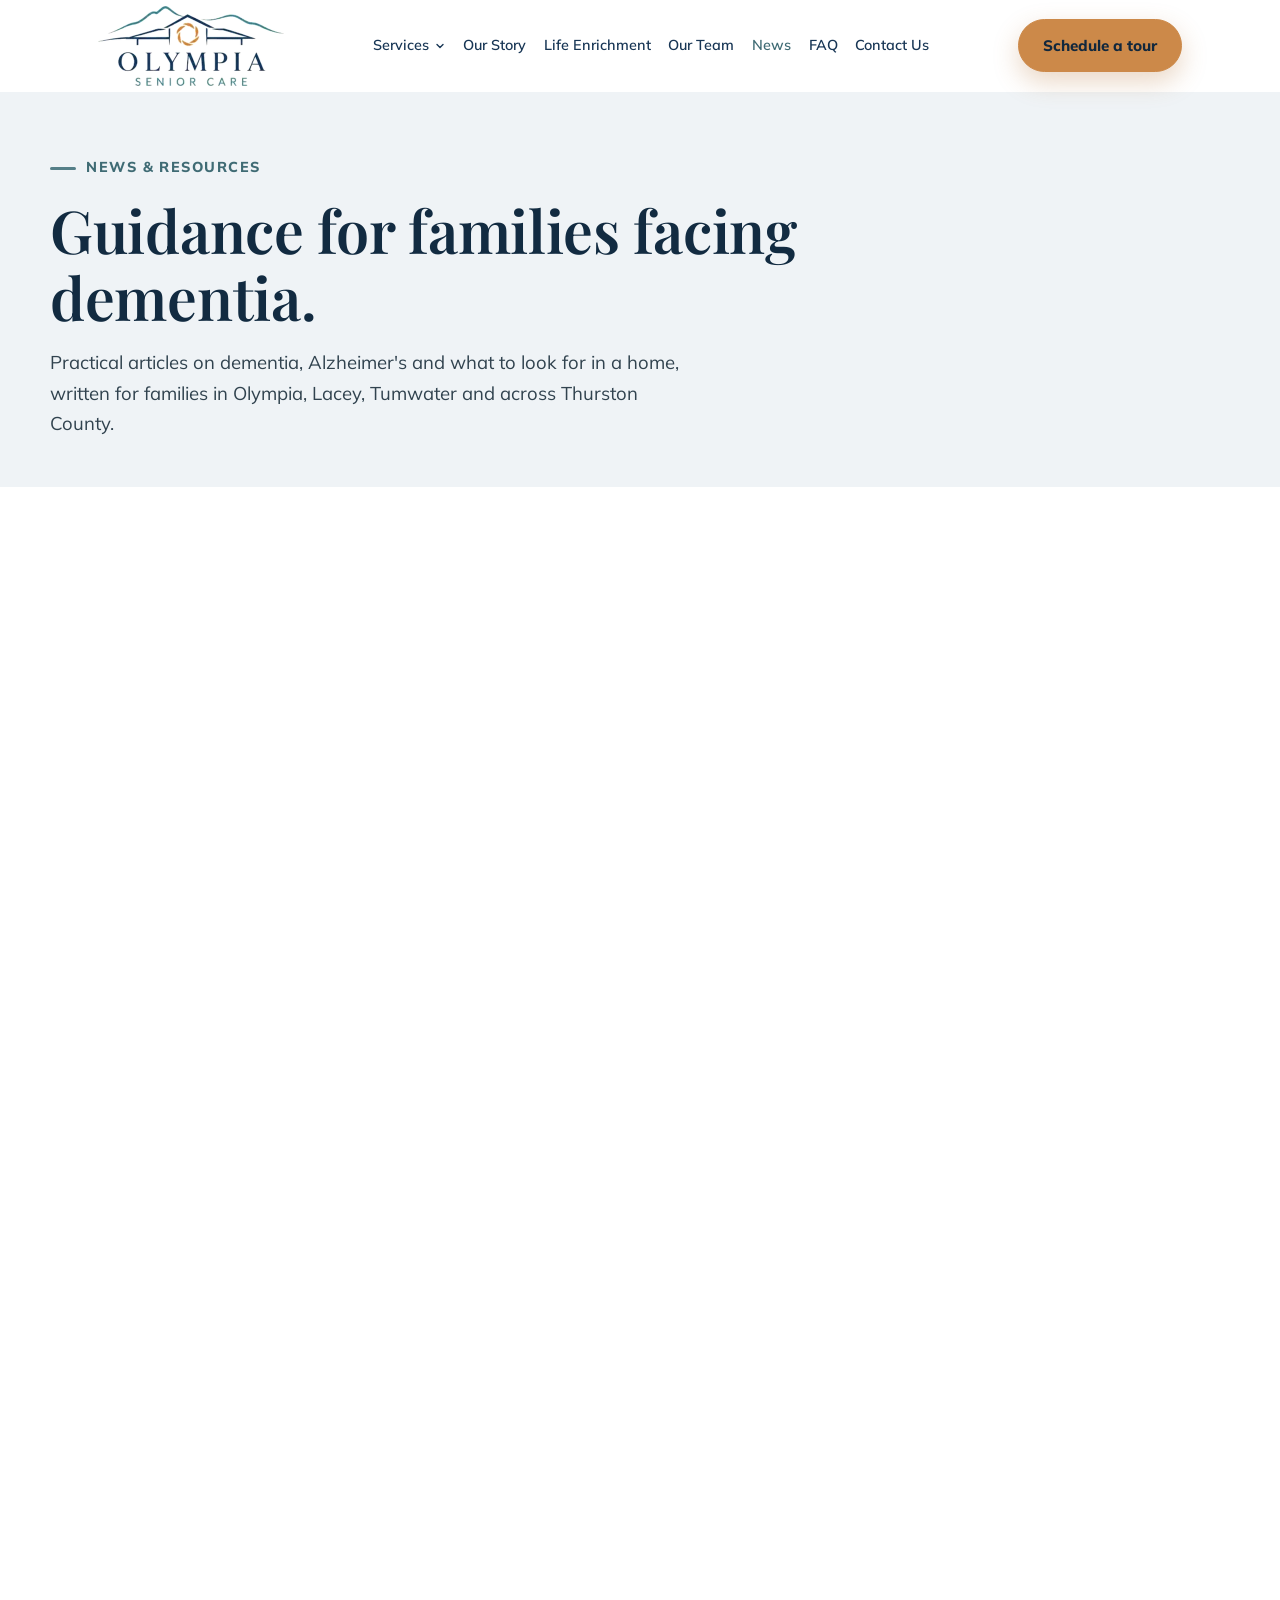
==== commit 5ad576dd: "Call alert: Peter gets an email the moment someone taps his number (Web3Forms, 6h cooldown, keepaliv" ====
--- a/news/index.html
+++ b/news/index.html
@@ -6,7 +6,7 @@
 <title>News &amp; Dementia Care Resources | Olympia Senior Care, Olympia WA</title>
 <meta name="description" content="Articles and guidance for Thurston County families caring for someone with dementia or Alzheimer's, from Olympia Senior Care adult family home in West Olympia.">
 <link rel="canonical" href="https://olympiaseniorcarehome.com/news/">
-<style>@font-face{font-family:'Mulish';font-style:normal;font-weight:400;font-display:swap;src:url('../fonts/Mulish-400.woff2') format('woff2')}@font-face{font-family:'Mulish';font-style:normal;font-weight:600;font-display:swap;src:url('../fonts/Mulish-600.woff2') format('woff2')}@font-face{font-family:'Mulish';font-style:normal;font-weight:700;font-display:swap;src:url('../fonts/Mulish-700.woff2') format('woff2')}@font-face{font-family:'Mulish';font-style:normal;font-weight:800;font-display:swap;src:url('../fonts/Mulish-800.woff2') format('woff2')}@font-face{font-family:'Playfair Display';font-style:normal;font-weight:500;font-display:swap;src:url('../fonts/PlayfairDisplay-500.woff2') format('woff2')}@font-face{font-family:'Playfair Display';font-style:normal;font-weight:600;font-display:swap;src:url('../fonts/PlayfairDisplay-600.woff2') format('woff2')}@font-face{font-family:'Playfair Display';font-style:normal;font-weight:700;font-display:swap;src:url('../fonts/PlayfairDisplay-700.woff2') format('woff2')}:root{--teal:#094A5C;--teal-deep:#063744;--teal-mid:#1C6377;--amber:#D07C1A;--gold:#8A5510;--amber-lt:#E8A857;--cream:#FBF6EE;--sand:#F4EADA;--sand-deep:#EADDC7;--white:#fff;--line:#E4D8C4;--ink:#0B2F3B;--body:#3A4A50;--muted:#5E6D73;--on-teal:#E4EDEF;--f-serif:'Newsreader',Georgia,'Times New Roman',serif;--f-sans:'Mulish',system-ui,-apple-system,'Segoe UI',sans-serif;--max:1180px;--pad:clamp(1.25rem,5vw,3rem);--r-sm:12px;--r-md:18px;--r-lg:26px;--pill:100px;--sh-sm:0 8px 24px rgba(9,74,92,.07);--sh-md:0 16px 40px rgba(9,74,92,.12);--sh-cta:0 10px 26px rgba(9,74,92,.24)}*{margin:0;padding:0;box-sizing:border-box}html{scroll-behavior:smooth}body{font-family:var(--f-sans);color:var(--body);background:var(--cream);line-height:1.65;-webkit-font-smoothing:antialiased}img{max-width:100%;height:auto;display:block}a{color:var(--teal);text-underline-offset:3px}h1,h2,h3,h4{font-family:var(--f-serif);color:var(--ink);font-weight:500;line-height:1.14;letter-spacing:-.01em}h1{font-size:clamp(2.25rem,5vw,3.7rem)}h2{font-size:clamp(1.8rem,3.5vw,2.55rem)}h3{font-size:1.55rem;font-weight:600;color:var(--teal)}h4{font-size:1.2rem;font-weight:600}section{padding:clamp(3.5rem,7vw,6rem) var(--pad)}.inner{max-width:var(--max);margin:0 auto}.narrow{max-width:760px;margin:0 auto}.eyebrow{font-family:var(--f-sans);font-weight:800;font-size:.88rem;letter-spacing:.12em;text-transform:uppercase;color:var(--gold);margin-bottom:1rem;display:flex;align-items:center;gap:.65rem;width:fit-content}.eyebrow::before{content:"";flex:none;width:26px;height:3px;border-radius:2px;background:var(--amber)}.center .eyebrow{margin-left:auto;margin-right:auto}.lede{font-size:clamp(1.03rem,1.5vw,1.16rem);max-width:58ch}.sec-head{max-width:62ch;margin-bottom:clamp(1.8rem,3vw,2.6rem)}.sec-head p{margin-top:.75rem}em.accent{font-style:italic;color:var(--teal-mid)}.sand{background:var(--sand)}p+p{margin-top:1rem}.center{text-align:center}.center .sec-head,.center .lede{margin-left:auto;margin-right:auto}.skip{position:absolute;left:-9999px;top:0;background:var(--teal);color:#fff;padding:.7rem 1.1rem;border-radius:0 0 var(--r-sm) 0;z-index:200;font-weight:700}.skip:focus{left:0}.logo{display:flex;align-items:center;gap:.6rem;text-decoration:none}.logo img{height:46px;width:auto}@media(max-width:560px){.logo img{height:38px}}.nav{position:sticky;top:0;z-index:60;background:rgba(251,246,238,.92);backdrop-filter:blur(10px);border-bottom:1px solid transparent;transition:border-color .2s,box-shadow .2s}.nav.stuck{border-bottom-color:var(--line);box-shadow:var(--sh-sm)}.nav-in{max-width:var(--max);margin:0 auto;padding:.6rem var(--pad);display:flex;align-items:center;justify-content:space-between;gap:1rem}.nav-links{display:flex;gap:1.35rem}.nav-links a{font-weight:600;font-size:.9rem;color:var(--teal);text-decoration:none;padding:.4rem 0}.nav-links a:hover{color:var(--gold)}.nav-cta{display:flex;align-items:center;gap:.8rem}.nav-phone{font-weight:800;color:var(--teal);text-decoration:none;font-size:.95rem;white-space:nowrap}.menu-toggle{display:none;background:none;border:0;color:var(--teal);cursor:pointer;padding:.35rem}.drawer{display:none;border-top:1px solid var(--line);background:var(--cream);padding:.6rem var(--pad) 1.1rem}.drawer.open{display:block}.drawer a{display:block;padding:.7rem 0;font-weight:600;color:var(--teal);text-decoration:none;border-bottom:1px solid var(--line)}.drawer .btn{margin-top:.9rem;width:100%}.btn{display:inline-flex;align-items:center;justify-content:center;gap:.5rem;min-height:44px;padding:.8rem 1.5rem;border-radius:var(--pill);font-family:var(--f-sans);font-weight:700;font-size:.95rem;text-decoration:none;border:1.5px solid transparent;cursor:pointer;transition:transform .15s,background .15s,color .15s}.btn-primary{background:var(--teal);color:#fff;box-shadow:var(--sh-cta)}.btn-primary:hover{background:var(--teal-deep);transform:translateY(-2px)}.btn-secondary{border-color:var(--teal);color:var(--teal);background:transparent}.btn-secondary:hover{background:var(--teal);color:#fff;transform:translateY(-2px)}.btn-ghost{border-color:rgba(228,237,239,.55);color:#fff;background:transparent}.btn-ghost:hover{background:#fff;color:var(--teal)}.btn-lg{font-size:1.02rem;padding:.95rem 1.8rem}a:focus-visible,button:focus-visible,input:focus-visible,textarea:focus-visible,select:focus-visible{outline:3px solid var(--teal);outline-offset:2px}.on-teal a:focus-visible,.on-teal button:focus-visible{outline-color:#fff}.hero{padding-top:clamp(2.2rem,4.5vw,3.4rem)}.hero-grid{display:grid;grid-template-columns:1.02fr .98fr;gap:clamp(2rem,5vw,4rem);align-items:center}.hero-photo{border-radius:var(--r-lg);overflow:hidden;box-shadow:var(--sh-md);aspect-ratio:4/5}.hero-photo img{width:100%;height:100%;object-fit:cover}.hero-actions{display:flex;flex-wrap:wrap;gap:.75rem;margin:1.7rem 0 1.4rem}.trust{display:flex;flex-wrap:wrap;gap:.5rem .9rem;list-style:none;font-size:.88rem;color:var(--muted);font-weight:600}.trust li{display:flex;align-items:center;gap:.4rem}.trust svg{flex:none;color:var(--teal-mid)}.badge{display:inline-flex;align-items:center;gap:.45rem;background:var(--sand-deep);color:var(--gold);font-weight:800;font-size:.76rem;letter-spacing:.06em;text-transform:uppercase;padding:.4rem .85rem;border-radius:var(--pill);margin-bottom:1rem}.badge .dot{width:7px;height:7px;border-radius:50%;background:var(--amber)}.facts{background:var(--teal);padding:clamp(2rem,4vw,2.9rem) var(--pad)}.facts-grid{display:grid;grid-template-columns:repeat(4,1fr);gap:1.5rem;text-align:center}.facts b{display:block;font-family:var(--f-serif);font-size:clamp(1.7rem,3vw,2.3rem);color:#fff;font-weight:500;line-height:1.1}.facts span{display:block;color:var(--on-teal);font-size:.83rem;margin-top:.3rem;letter-spacing:.03em}.grid-3{display:grid;grid-template-columns:repeat(3,1fr);gap:1.4rem}.grid-2{display:grid;grid-template-columns:repeat(2,1fr);gap:1.4rem}.card{background:var(--white);border:1px solid var(--line);border-radius:var(--r-md);padding:1.6rem;box-shadow:var(--sh-sm);transition:transform .18s,box-shadow .18s}.card:hover{transform:translateY(-4px);box-shadow:var(--sh-md)}.card h3{margin-bottom:.55rem}.card .num{font-family:var(--f-serif);font-size:2rem;color:var(--amber);line-height:1;display:block;margin-bottom:.5rem}.icon{width:42px;height:42px;border-radius:12px;background:var(--sand-deep);color:var(--teal);display:grid;place-items:center;margin-bottom:.95rem}.ticks{list-style:none;margin-top:.9rem;display:grid;gap:.55rem}.ticks li{display:flex;gap:.6rem;align-items:flex-start;font-size:.95rem}.ticks svg{flex:none;margin-top:.35rem;color:var(--amber)}.tags{display:flex;flex-wrap:wrap;gap:.55rem;list-style:none;margin-top:1.2rem}.tags li{background:var(--white);border:1px solid var(--line);border-radius:var(--pill);padding:.45rem 1rem;font-size:.92rem;font-weight:600;color:var(--ink)}.sand .tags li{background:var(--cream)}.lead-in{display:block;font-family:var(--f-sans);font-size:.74rem;font-weight:800;letter-spacing:.12em;text-transform:uppercase;color:var(--gold);margin-bottom:.5rem}.more{display:inline-flex;align-items:center;gap:.4rem;font-weight:700;font-size:.94rem;text-decoration:none;margin-top:1.1rem}.more:hover{text-decoration:underline}.compare{display:grid;grid-template-columns:1fr 1fr;gap:1.2rem;margin-top:1.8rem}.compare>div{border-radius:var(--r-md);padding:1.5rem;border:1px solid var(--line)}.compare .them{background:var(--white)}.compare .us{background:var(--teal);border-color:var(--teal)}.compare .us h4,.compare .us p{color:#fff}.compare .us .big{color:var(--amber-lt)}.compare .big{font-family:var(--f-serif);font-size:clamp(2.2rem,5vw,3rem);line-height:1;color:var(--muted);display:block;margin-bottom:.4rem}.compare p{font-size:.93rem;margin-top:.5rem;color:var(--muted)}.compare .us p{color:var(--on-teal)}.quote{background:var(--sand);border-left:4px solid var(--amber);border-radius:0 var(--r-md) var(--r-md) 0;padding:1.6rem 1.8rem;margin:1.6rem 0}.quote p{font-family:var(--f-serif);font-size:clamp(1.15rem,2vw,1.4rem);line-height:1.45;color:var(--ink);font-style:italic}.quote cite{display:block;margin-top:.9rem;font-family:var(--f-sans);font-style:normal;font-size:.83rem;font-weight:800;letter-spacing:.1em;text-transform:uppercase;color:var(--gold)}.split{display:grid;grid-template-columns:1fr 1fr;gap:clamp(2rem,5vw,3.6rem);align-items:center}.split img{border-radius:var(--r-lg);box-shadow:var(--sh-md)}.split img.portrait{max-width:min(470px,100%);margin-inline:auto}.split.flip>*:first-child{order:2}.team-grid{display:grid;grid-template-columns:repeat(3,1fr);gap:1.4rem}.member{background:var(--white);border:1px solid var(--line);border-radius:var(--r-md);overflow:hidden;box-shadow:var(--sh-sm);display:flex;flex-direction:column}.member .por{aspect-ratio:1/1;background:linear-gradient(145deg,var(--sand-deep),var(--sand));display:grid;place-items:center;position:relative;border-bottom:1px solid var(--line)}.member .mono{font-family:var(--f-serif);font-size:3.2rem;color:var(--teal);opacity:.55}.member .por .tag{position:absolute;bottom:.7rem;left:.7rem;background:rgba(255,255,255,.92);color:var(--gold);font-size:.66rem;font-weight:800;letter-spacing:.08em;text-transform:uppercase;padding:.28rem .6rem;border-radius:var(--pill)}.member .body{padding:1.4rem;flex:1;display:flex;flex-direction:column}.member .role{font-size:.87rem;color:var(--muted);margin-top:.15rem}.member .yrs{font-size:.78rem;font-weight:800;letter-spacing:.06em;text-transform:uppercase;color:var(--gold);margin-top:.7rem}.member blockquote{font-family:var(--f-serif);font-style:italic;color:var(--ink);font-size:1rem;line-height:1.5;margin-top:.9rem;padding-top:.9rem;border-top:1px solid var(--line)}.gal{display:grid;grid-template-columns:repeat(4,1fr);gap:1rem}.gal figure{border-radius:var(--r-md);overflow:hidden;position:relative;background:var(--sand);aspect-ratio:4/3}.gal img{width:100%;height:100%;object-fit:cover;transition:transform .4s}.gal figure:hover img{transform:scale(1.04)}.gal figcaption{position:absolute;left:.6rem;bottom:.6rem;background:rgba(255,255,255,.93);color:var(--teal);font-size:.73rem;font-weight:700;padding:.3rem .62rem;border-radius:var(--pill)}.gal .wide{grid-column:span 2;aspect-ratio:8/3}.feats{display:grid;grid-template-columns:repeat(3,1fr);gap:1.4rem}.feat{background:var(--white);border:1px solid var(--line);border-radius:var(--r-md);overflow:hidden;box-shadow:var(--sh-sm);transition:transform .18s,box-shadow .18s}.feat:hover{transform:translateY(-4px);box-shadow:var(--sh-md)}.feat .shot{aspect-ratio:4/3;overflow:hidden}.feat .shot img{width:100%;height:100%;object-fit:cover;transition:transform .4s}.feat:hover .shot img{transform:scale(1.04)}.feat .txt{padding:1.35rem}.feat h3{font-size:1.4rem;margin-bottom:.45rem}.feat p{font-size:.95rem}.faqs{max-width:840px;margin:0 auto;border-top:1px solid var(--line)}.faq{border-bottom:1px solid var(--line)}.faq summary{list-style:none;cursor:pointer;display:block;position:relative;padding:1.35rem 3.2rem 1.35rem 0;font-family:var(--f-serif);font-size:1.38rem;font-weight:500;color:var(--ink);line-height:1.3}.faq summary::-webkit-details-marker{display:none}.faq summary:hover{color:var(--teal-mid)}.faq summary::after{content:"+";position:absolute;right:.4rem;top:50%;transform:translateY(-50%);font-family:var(--f-sans);font-size:1.7rem;font-weight:300;line-height:1;color:var(--amber);transition:transform .2s}.faq[open] summary{color:var(--teal-mid)}.faq[open] summary::after{transform:translateY(-50%) rotate(45deg)}.faq .a{padding:0 3.2rem 1.5rem 0;font-size:1rem;line-height:1.72;color:var(--body)}.loc{display:grid;grid-template-columns:1fr 1.15fr;align-items:stretch;padding:0}.loc-copy{padding:clamp(2.4rem,5vw,3.6rem) var(--pad);display:flex;flex-direction:column;justify-content:center;gap:.5rem}.loc-copy .addr{font-family:var(--f-serif);font-size:1.35rem;color:var(--ink);line-height:1.4}.loc-map{position:relative;min-height:360px;background:var(--sand-deep)}.loc-map iframe{position:absolute;inset:0;width:100%;height:100%;border:0}.member .por img{width:100%;height:100%;object-fit:cover}.tour{max-width:980px;margin:0 auto;border-radius:var(--r-lg);overflow:hidden;box-shadow:var(--sh-md);background:var(--ink)}.tour video{display:block;width:100%;height:auto;aspect-ratio:16/9;background:var(--ink)}.acts{display:flex;flex-wrap:wrap;justify-content:center;gap:1.4rem}.acts .feat{flex:0 1 calc((100% - 2.8rem)/3)}.feat .shot.blank{display:grid;place-items:center;background:linear-gradient(145deg,var(--sand-deep),var(--sand));color:var(--teal)}.feat .shot.blank svg{width:64px;height:64px;opacity:.85}.quote.big p{font-size:clamp(1.35rem,2.6vw,1.85rem)}.cta-band .tagline{font-family:var(--f-serif);font-style:italic;font-size:clamp(1.2rem,2vw,1.45rem);color:var(--amber-lt)}.contact-grid{display:grid;grid-template-columns:1fr 1fr;gap:clamp(2rem,5vw,3.4rem);align-items:start}.panel{background:var(--white);border:1px solid var(--line);border-radius:var(--r-lg);padding:clamp(1.5rem,3vw,2.2rem);box-shadow:var(--sh-md)}.field{margin-bottom:1rem}label{display:block;font-size:.74rem;font-weight:800;letter-spacing:.09em;text-transform:uppercase;color:var(--muted);margin-bottom:.4rem}input,textarea,select{width:100%;background:var(--cream);border:1px solid var(--line);border-radius:var(--r-sm);padding:.8rem 1rem;font-family:var(--f-sans);font-size:1rem;color:var(--body)}input::placeholder,textarea::placeholder{color:var(--muted);opacity:.75}input:focus,textarea:focus,select:focus{border-color:var(--teal-mid);background:#fff;box-shadow:0 0 0 3px rgba(28,99,119,.14);outline:none}.form-note{font-size:.82rem;color:var(--muted);margin-top:.85rem}.contact-list{list-style:none;display:grid;gap:1.1rem;margin-top:1.6rem}.contact-list li{display:flex;gap:.85rem;align-items:flex-start}.contact-list svg{flex:none;margin-top:.25rem;color:var(--teal-mid)}.contact-list b{display:block;color:var(--ink);font-size:.95rem}.contact-list a{font-weight:700;text-decoration:none}.contact-list a:hover{text-decoration:underline}.ok{display:none;background:var(--sand);border:1px solid var(--amber);border-radius:var(--r-md);padding:1.4rem;color:var(--ink)}.ok.show{display:block}.cta-band{background:var(--teal);color:#fff;text-align:center}.cta-band h2,.cta-band p{color:#fff}.cta-band p{max-width:56ch;margin:.9rem auto 0;color:var(--on-teal)}.cta-band .hero-actions{justify-content:center}.page-head{background:var(--sand);padding:clamp(2.6rem,5vw,4rem) var(--pad) clamp(2.2rem,4vw,3rem)}.prose{max-width:68ch}.prose h2{margin:2.4rem 0 .8rem}.prose h3{margin:1.8rem 0 .5rem}.prose ul{margin:1rem 0 1rem 1.1rem;display:grid;gap:.5rem}.prose img{border-radius:var(--r-lg);box-shadow:var(--sh-md);margin:1.8rem 0}.foot{background:var(--teal-deep);color:var(--on-teal);padding:clamp(3rem,5vw,4rem) var(--pad) 1.6rem}.foot-grid{display:grid;grid-template-columns:1.3fr 1fr 1fr 1fr;gap:2.2rem;max-width:var(--max);margin:0 auto}.foot h4{color:#fff;font-family:var(--f-sans);font-size:.76rem;font-weight:800;letter-spacing:.13em;text-transform:uppercase;margin-bottom:1rem}.foot a{color:var(--on-teal);text-decoration:none}.foot a:hover{color:#fff;text-decoration:underline}.foot ul{list-style:none;display:grid;gap:.6rem;font-size:.93rem}.foot .brandline{font-family:var(--f-serif);font-size:1.15rem;color:#fff;margin-bottom:.6rem}.foot .tag{font-size:.93rem;max-width:34ch}.foot-bot{max-width:var(--max);margin:2.4rem auto 0;padding-top:1.3rem;border-top:1px solid rgba(228,237,239,.18);display:flex;flex-wrap:wrap;gap:.6rem 1.4rem;justify-content:space-between;font-size:.8rem;color:rgba(228,237,239,.78)}.foot-logo{height:54px;width:auto;margin-bottom:1rem;filter:brightness(0) invert(1);opacity:.95}@media(max-width:960px){.acts .feat{flex-basis:calc((100% - 1.4rem)/2)}.loc{grid-template-columns:1fr}.loc-map{min-height:300px}.feats{grid-template-columns:repeat(2,1fr)}.hero-grid{grid-template-columns:1fr}.hero-photo{order:-1;aspect-ratio:4/3;max-height:400px}.grid-3,.team-grid{grid-template-columns:repeat(2,1fr)}.split,.contact-grid{grid-template-columns:1fr}.split.flip>*:first-child{order:0}.facts-grid{grid-template-columns:repeat(2,1fr);gap:1.6rem}.foot-grid{grid-template-columns:1fr 1fr}.gal{grid-template-columns:repeat(2,1fr)}.gal .wide{grid-column:span 2;aspect-ratio:2/1}}@media(max-width:720px){.acts .feat{flex-basis:100%}.nav-links,.nav-phone{display:none}.menu-toggle{display:block}.grid-3,.grid-2,.team-grid,.compare,.feats{grid-template-columns:1fr}.foot-grid{grid-template-columns:1fr}}@media(max-width:420px){.facts-grid{grid-template-columns:1fr;gap:1.2rem}.btn{width:100%}.hero-actions{flex-direction:column}}@media(prefers-reduced-motion:reduce){html{scroll-behavior:auto}*{transition:none!important;animation:none!important}.card:hover,.btn:hover{transform:none}.gal figure:hover img{transform:none}}@media print{.nav,.cta-band,.contact{display:none}}@media(max-width:720px){body{font-size:1.125rem}.lede{font-size:1.2rem}h2{font-size:2rem}.eyebrow{font-size:.92rem}.feat p,.card p,.faq .a,.split p,.loc-copy p,.member p{font-size:1.08rem}.tags li{font-size:1rem}.hero-grid>div:not(.hero-photo),.sec-head,.page-head .inner,.split>div,.loc-copy,.contact-grid>div:first-child,.card,.feat .txt,.member .body,.narrow{text-align:center}.eyebrow,.sec-head,.lede{margin-left:auto;margin-right:auto}.trust,.tags,.hero-actions{justify-content:center}.quote{border-left:0;border-top:4px solid var(--amber);border-radius:var(--r-md);text-align:center}.split>div.prose,.prose,.ticks,.faqs,.faq,form,.panel,.contact-list{text-align:left}}section[id]{scroll-margin-top:76px}.carelist{margin-top:clamp(1.6rem,3vw,2.2rem);padding-top:clamp(1.4rem,3vw,1.9rem);border-top:1px solid rgba(228,237,239,.22);text-align:center}.carelist-h{font-weight:800;font-size:.8rem;letter-spacing:.12em;text-transform:uppercase;color:var(--amber-lt);margin:0 auto 1.1rem;max-width:60ch;line-height:1.5}.carelist ul{list-style:none;display:grid;grid-template-columns:repeat(3,auto);justify-content:center;gap:.75rem 2.6rem}.carelist li{display:flex;align-items:center;gap:.55rem;color:#fff;font-size:1.05rem;font-weight:600;text-align:left}.carelist svg{flex:none;color:var(--amber-lt)}@media(max-width:720px){.carelist ul{grid-template-columns:1fr 1fr;justify-content:stretch;gap:.85rem 1.1rem;max-width:420px;margin:0 auto}.carelist li{font-size:1.02rem;align-items:flex-start}.carelist svg{margin-top:.28rem}}@media(max-width:420px){.carelist ul{grid-template-columns:1fr;max-width:260px}}.nav-links{align-items:center}.nav-links a[aria-current="page"],.nav-links .on{color:var(--gold)}.has-sub{position:relative}.nav-links .sub-top{display:inline-flex;align-items:center;gap:.3rem}.chev{flex:none;transition:transform .2s}.has-sub:hover .chev,.has-sub:focus-within .chev,.has-sub.open .chev{transform:rotate(180deg)}.sub{position:absolute;top:calc(100% + .6rem);left:-1rem;min-width:300px;background:var(--white);border:1px solid var(--line);border-radius:var(--r-md);box-shadow:var(--sh-md);padding:.45rem;opacity:0;visibility:hidden;transform:translateY(6px);transition:opacity .15s,transform .15s,visibility .15s;z-index:70}.sub::before{content:"";position:absolute;left:0;right:0;top:-.9rem;height:.9rem}.has-sub:hover .sub,.has-sub:focus-within .sub,.has-sub.open .sub{opacity:1;visibility:visible;transform:none}.nav-links .sub a{display:block;padding:.62rem .85rem;border-radius:10px;font-size:.95rem;white-space:nowrap;color:var(--teal)}.nav-links .sub a:hover,.nav-links .sub a[aria-current="page"]{background:var(--sand);color:var(--teal)}.nav-links .sub .sub-all{margin-top:.3rem;border-top:1px solid var(--line);border-radius:0 0 10px 10px;padding-top:.75rem;color:var(--gold);font-size:.8rem;font-weight:800;letter-spacing:.1em;text-transform:uppercase}@media(max-width:1200px){.nav-phone{display:none}}@media(max-width:1020px){.nav-links{display:none}.menu-toggle{display:block}}.drawer.open{max-height:calc(100vh - 62px);overflow-y:auto}.drawer .drawer-top{border-bottom:0;padding-bottom:.3rem}.drawer-sub{margin:0 0 .5rem .15rem;padding-left:.95rem;border-left:2px solid var(--amber-lt)}.drawer .drawer-sub a{border-bottom:0;padding:.42rem 0;font-size:.97rem;color:var(--body)}.drawer-sub+a{border-top:1px solid var(--line)}.carelist a{color:#fff;text-decoration:underline;text-decoration-color:rgba(255,255,255,.45);text-underline-offset:4px;text-decoration-thickness:1px}.carelist a:hover{text-decoration-color:var(--amber-lt)}.ph-split{display:grid;grid-template-columns:1.05fr .95fr;gap:clamp(2rem,5vw,3.6rem);align-items:center}.ph-split h1{max-width:17ch}.ph-split .lede{margin-top:1rem}.ph-split img{width:100%;aspect-ratio:4/3;object-fit:cover;border-radius:var(--r-lg);box-shadow:var(--sh-md)}.checks{list-style:none;display:grid;grid-template-columns:1fr 1fr;gap:1rem 2.4rem;text-align:left}.checks.one{grid-template-columns:1fr;margin-top:1.2rem}.checks li{display:flex;gap:.7rem;align-items:flex-start;font-size:1.05rem;font-weight:600;color:var(--ink);line-height:1.5}.checks svg{flex:none;margin-top:.25rem;color:var(--amber)}.panel-lite{background:var(--white);border:1px solid var(--line);border-radius:var(--r-lg);padding:clamp(1.4rem,3vw,2.2rem);box-shadow:var(--sh-sm)}.note{margin-top:1.6rem;max-width:70ch}a.feat{display:block;text-decoration:none;color:inherit}a.feat .more{margin-top:.9rem}.feats.two{grid-template-columns:repeat(2,1fr)}.card .lead-in{margin-bottom:.6rem}.faq div.a p+p{margin-top:.8rem}.faq .a ul{margin:.7rem 0 0 1.2rem;display:grid;gap:.3rem}@media(max-width:960px){.ph-split{grid-template-columns:1fr}.ph-split img{max-height:340px}}@media(max-width:720px){.checks{grid-template-columns:1fr;width:fit-content;max-width:100%;margin-inline:auto}.checks li{font-size:1.06rem}.feats.two{grid-template-columns:1fr}.note{text-align:center;margin-inline:auto}}.drawer a.btn-primary{color:#fff;border-bottom:0}.drawer a.btn-primary{display:flex}.acts .card{flex:0 1 calc((100% - 2.8rem)/3)}.day .card .lead-in{margin-bottom:.35rem}@media(max-width:960px){.acts .card{flex-basis:calc((100% - 1.4rem)/2)}}@media(max-width:720px){.acts .card{flex-basis:100%}.card .icon{margin-inline:auto}}:root{--teal:#83152A;--teal-deep:#5E0E1E;--teal-mid:#9E2A3F;--amber:#83152A;--gold:#83152A;--amber-lt:#F2CCD3;--ink:#1F1B1C;--body:#3B3637;--muted:#665D5F;--on-teal:#F7E9EC;--line:#E6DBCB;--f-serif:'Playfair Display',Georgia,'Times New Roman',serif;--f-label:'Oswald','Arial Narrow',system-ui,sans-serif;--sh-sm:0 8px 24px rgba(60,18,26,.07);--sh-md:0 16px 40px rgba(60,18,26,.12);--sh-cta:0 10px 26px rgba(131,21,42,.26)}h1,h2,h3,h4{letter-spacing:-.005em}h1{font-weight:600}input:focus,textarea:focus,select:focus{box-shadow:0 0 0 3px rgba(131,21,42,.14)}.eyebrow,.carelist-h,.badge,.lead-in,.foot h4,.quote cite,.member .yrs,.nav-links .sub .sub-all{font-family:var(--f-label);font-weight:500}.eyebrow{font-size:.98rem;letter-spacing:.1em}.carelist-h{font-size:.92rem;letter-spacing:.1em}.badge{font-size:.82rem;letter-spacing:.08em}.lead-in{font-size:.86rem;letter-spacing:.1em}.foot h4{font-size:.9rem;letter-spacing:.12em}.quote cite{font-size:.9rem;letter-spacing:.1em}.nav-links .sub .sub-all{font-size:.88rem;letter-spacing:.1em}.logo img{height:44px;width:auto}.foot{background:#1F1B1C}.foot-logo{height:72px;width:auto}@media(max-width:560px){.logo img{height:34px}}@media(max-width:720px){.eyebrow{font-size:1rem}}@media(max-width:560px){.nav-cta{gap:.5rem;flex-shrink:0}.nav-cta .btn{white-space:nowrap;padding:.5rem .95rem;font-size:.86rem;min-height:40px;width:auto}.menu-toggle{padding:.25rem}}.logo{min-width:0}.logo img{object-fit:contain;object-position:left center;max-width:100%}:root{--f-label:var(--f-sans)}em.accent{font-style:normal}h3,h4{font-family:var(--f-sans);font-weight:700;letter-spacing:0;line-height:1.3}h3{font-size:1.38rem}.feat h3{font-size:1.3rem}.quote p{font-family:var(--f-sans);font-style:normal;font-weight:600;font-size:clamp(1.12rem,1.8vw,1.28rem);line-height:1.6;color:var(--ink)}.quote.big p{font-size:clamp(1.2rem,2.2vw,1.45rem)}.quote cite{font-family:var(--f-sans);font-weight:700;font-size:.95rem;letter-spacing:.02em;text-transform:none;color:var(--muted)}.member blockquote{font-family:var(--f-sans);font-style:normal;font-weight:600}.cta-band .tagline{font-family:var(--f-sans);font-style:normal;font-weight:700;font-size:1.15rem}.faq summary{font-family:var(--f-sans);font-weight:700;font-size:1.18rem;line-height:1.4}.loc-copy .addr{font-family:var(--f-sans);font-weight:700;font-size:1.2rem}.eyebrow,.carelist-h,.badge,.lead-in,.foot h4,.member .yrs,.nav-links .sub .sub-all{font-family:var(--f-sans);font-weight:800}.eyebrow{font-size:.9rem;letter-spacing:.1em}.carelist-h{font-size:.85rem;letter-spacing:.08em}.badge{font-size:.78rem;letter-spacing:.06em}.lead-in{font-size:.8rem;letter-spacing:.1em}.foot h4{font-size:.8rem;letter-spacing:.12em}.nav-links .sub .sub-all{font-size:.8rem;letter-spacing:.08em}@media(max-width:720px){.eyebrow{font-size:.95rem}.faq summary{font-size:1.12rem}}.team-grid.two{grid-template-columns:repeat(2,1fr);max-width:860px;margin-inline:auto}.member .por .mono{font-family:var(--f-serif)}.member .note-photo{font-size:.8rem;color:var(--muted);margin-top:.6rem}@media(max-width:720px){.team-grid.two{grid-template-columns:1fr}}.team-grid.two .member .por{aspect-ratio:16/9}:root{--teal:#0B3D5C;--teal-deep:#072C43;--teal-mid:#1D5F87;--amber:#2E8B57;--gold:#23704A;--amber-lt:#A7DDBF;--cream:#FFFFFF;--sand:#EEF5F9;--sand-deep:#DCEAF2;--line:#D5E3EC;--ink:#0E2A3B;--body:#33454F;--muted:#56666F;--on-teal:#E6F0F6;--orange:#C25700;--orange-deep:#A04700;--sh-sm:0 8px 24px rgba(11,61,92,.07);--sh-md:0 16px 40px rgba(11,61,92,.12);--sh-cta:0 10px 26px rgba(194,87,0,.28)}input:focus,textarea:focus,select:focus{box-shadow:0 0 0 3px rgba(11,61,92,.16)}.foot{background:#0A2E45}.btn-primary,.on-teal .btn-primary{background:var(--orange);color:#fff;border-color:var(--orange)}.btn-primary:hover,.on-teal .btn-primary:hover{background:var(--orange-deep);border-color:var(--orange-deep);color:#fff}.nav-phone{font-size:1.2rem;font-weight:800;color:var(--teal)}.btn[href^="tel:"]{font-size:1.15rem;font-weight:800;letter-spacing:.01em}.contact-list a[href^="tel:"]{font-size:1.3rem;font-weight:800}.foot a[href^="tel:"]{font-size:1.15rem;font-weight:800}.drawer a[href^="tel:"]{font-size:1.15rem;font-weight:800}.faq-group{margin-top:clamp(2.4rem,5vw,3.4rem)}.faq-group:first-child{margin-top:0}.faq-group>h2{margin-bottom:1.1rem}.faq .a ul{margin:.6rem 0 .8rem 1.2rem}.faq .a li{margin:.2rem 0}.faq .a p+p{margin-top:.7rem}.faq .a .say{border-left:4px solid var(--amber);background:var(--sand);padding:.8rem 1rem;border-radius:0 12px 12px 0;margin:.7rem 0}.faq .a b.short{display:block;color:var(--ink);margin-bottom:.5rem}.faq-cta{display:flex;flex-wrap:wrap;gap:.8rem;margin-top:.9rem}.benchmark{font-size:.95rem;color:var(--muted)}.tagline{font-family:var(--f-serif);font-size:1.3rem;color:var(--teal);margin-top:.6rem}.nav{background:rgba(255,255,255,.95)}.nav-links{gap:1.1rem}.nav-links a,.nav-links .sub-top{white-space:nowrap}@media(max-width:1320px){.nav-phone{display:none}}@media(max-width:1120px){.nav-links{display:none}.menu-toggle{display:block}}.nav-cta .btn{white-space:nowrap}:root{--teal:#0E4A7A;--teal-deep:#0A3559;--teal-mid:#1878C0;--amber:#10B0A8;--gold:#0B7A73;--amber-lt:#7FDCD3;--orange:#F8A038;--orange-deep:#E88C1E;--sand:#EEF6FA;--sand-deep:#DCEDF5;--line:#D3E4EE;--sh-cta:0 10px 26px rgba(232,140,30,.30)}.foot{background:#0A3559}.btn-primary,.on-teal .btn-primary{color:#0E2A3B;font-weight:800}.btn-primary:hover,.on-teal .btn-primary:hover{color:#0E2A3B}.logo img{height:58px}@media(max-width:560px){.logo img{height:44px}}.foot-logo{filter:none;opacity:1;height:84px;background:#fff;padding:10px 14px;border-radius:14px;box-sizing:content-box}:root{--teal:#183655;--teal-deep:#102540;--teal-mid:#2C5E84;--amber:#557F88;--gold:#3F6B74;--amber-lt:#AFD0D6;--orange:#CC8949;--orange-deep:#B5712F;--sand:#EFF3F6;--sand-deep:#DFE8EE;--line:#D6E0E7;--ink:#122B41;--body:#31434F;--muted:#56666F;--sh-cta:0 10px 26px rgba(181,113,47,.28)}.foot{background:#102540}.btn-primary,.on-teal .btn-primary{background:var(--orange);border-color:var(--orange);color:#12283D}.btn-primary:hover,.on-teal .btn-primary:hover{background:var(--orange-deep);border-color:var(--orange-deep);color:#fff}.logo img{height:80px}@media(max-width:900px){.logo img{height:64px}}@media(max-width:560px){.logo img{height:54px}}.nav-in{padding-top:.35rem;padding-bottom:.35rem}.foot-logo{height:92px}.gal figcaption{font-size:1rem;line-height:1.45}.facts span{font-size:.95rem}.badge{font-size:.9rem}.lead-in{font-size:.95rem}.carelist-h{font-size:.95rem}.quote cite{font-size:.95rem}.member .role{font-size:.95rem}.member .yrs{font-size:.95rem}.member .note-photo{font-size:.95rem}.member .por .tag{font-size:.88rem}label{font-size:.95rem}.form-note{font-size:.95rem}.foot h4{font-size:.95rem}.foot-bot{font-size:.9rem;line-height:1.5}.nav-links .sub .sub-all{font-size:.95rem}.nav-cta .btn{font-size:.95rem}.tag,.gal figcaption,.benchmark{letter-spacing:0}.photo-note{margin:0}.photo-note img{border-radius:var(--r-md);box-shadow:var(--sh-sm);width:100%;height:auto}.photo-note figcaption{margin-top:.7rem;font-size:1rem;color:var(--muted)}main>section:not(.hero):not(.facts),.foot{content-visibility:auto;contain-intrinsic-size:auto 600px}.gal figure{content-visibility:auto;contain-intrinsic-size:auto 320px}</style>
+<style>@font-face{font-family:'Mulish';font-style:normal;font-weight:400;font-display:swap;src:url('../fonts/Mulish-400.woff2') format('woff2')}@font-face{font-family:'Mulish';font-style:normal;font-weight:600;font-display:swap;src:url('../fonts/Mulish-600.woff2') format('woff2')}@font-face{font-family:'Mulish';font-style:normal;font-weight:700;font-display:swap;src:url('../fonts/Mulish-700.woff2') format('woff2')}@font-face{font-family:'Mulish';font-style:normal;font-weight:800;font-display:swap;src:url('../fonts/Mulish-800.woff2') format('woff2')}@font-face{font-family:'Playfair Display';font-style:normal;font-weight:500;font-display:swap;src:url('../fonts/PlayfairDisplay-500.woff2') format('woff2')}@font-face{font-family:'Playfair Display';font-style:normal;font-weight:600;font-display:swap;src:url('../fonts/PlayfairDisplay-600.woff2') format('woff2')}@font-face{font-family:'Playfair Display';font-style:normal;font-weight:700;font-display:swap;src:url('../fonts/PlayfairDisplay-700.woff2') format('woff2')}:root{--teal:#094A5C;--teal-deep:#063744;--teal-mid:#1C6377;--amber:#D07C1A;--gold:#8A5510;--amber-lt:#E8A857;--cream:#FBF6EE;--sand:#F4EADA;--sand-deep:#EADDC7;--white:#fff;--line:#E4D8C4;--ink:#0B2F3B;--body:#3A4A50;--muted:#5E6D73;--on-teal:#E4EDEF;--f-serif:'Newsreader',Georgia,'Times New Roman',serif;--f-sans:'Mulish',system-ui,-apple-system,'Segoe UI',sans-serif;--max:1180px;--pad:clamp(1.25rem,5vw,3rem);--r-sm:12px;--r-md:18px;--r-lg:26px;--pill:100px;--sh-sm:0 8px 24px rgba(9,74,92,.07);--sh-md:0 16px 40px rgba(9,74,92,.12);--sh-cta:0 10px 26px rgba(9,74,92,.24)}*{margin:0;padding:0;box-sizing:border-box}html{scroll-behavior:smooth}body{font-family:var(--f-sans);color:var(--body);background:var(--cream);line-height:1.65;-webkit-font-smoothing:antialiased}img{max-width:100%;height:auto;display:block}a{color:var(--teal);text-underline-offset:3px}h1,h2,h3,h4{font-family:var(--f-serif);color:var(--ink);font-weight:500;line-height:1.14;letter-spacing:-.01em}h1{font-size:clamp(2.25rem,5vw,3.7rem)}h2{font-size:clamp(1.8rem,3.5vw,2.55rem)}h3{font-size:1.55rem;font-weight:600;color:var(--teal)}h4{font-size:1.2rem;font-weight:600}section{padding:clamp(3.5rem,7vw,6rem) var(--pad)}.inner{max-width:var(--max);margin:0 auto}.narrow{max-width:760px;margin:0 auto}.eyebrow{font-family:var(--f-sans);font-weight:800;font-size:.88rem;letter-spacing:.12em;text-transform:uppercase;color:var(--gold);margin-bottom:1rem;display:flex;align-items:center;gap:.65rem;width:fit-content}.eyebrow::before{content:"";flex:none;width:26px;height:3px;border-radius:2px;background:var(--amber)}.center .eyebrow{margin-left:auto;margin-right:auto}.lede{font-size:clamp(1.03rem,1.5vw,1.16rem);max-width:58ch}.sec-head{max-width:62ch;margin-bottom:clamp(1.8rem,3vw,2.6rem)}.sec-head p{margin-top:.75rem}em.accent{font-style:italic;color:var(--teal-mid)}.sand{background:var(--sand)}p+p{margin-top:1rem}.center{text-align:center}.center .sec-head,.center .lede{margin-left:auto;margin-right:auto}.skip{position:absolute;left:-9999px;top:0;background:var(--teal);color:#fff;padding:.7rem 1.1rem;border-radius:0 0 var(--r-sm) 0;z-index:200;font-weight:700}.skip:focus{left:0}.logo{display:flex;align-items:center;gap:.6rem;text-decoration:none}.logo img{height:46px;width:auto}@media(max-width:560px){.logo img{height:38px}}.nav{position:sticky;top:0;z-index:60;background:rgba(251,246,238,.92);backdrop-filter:blur(10px);border-bottom:1px solid transparent;transition:border-color .2s,box-shadow .2s}.nav.stuck{border-bottom-color:var(--line);box-shadow:var(--sh-sm)}.nav-in{max-width:var(--max);margin:0 auto;padding:.6rem var(--pad);display:flex;align-items:center;justify-content:space-between;gap:1rem}.nav-links{display:flex;gap:1.35rem}.nav-links a{font-weight:600;font-size:.9rem;color:var(--teal);text-decoration:none;padding:.4rem 0}.nav-links a:hover{color:var(--gold)}.nav-cta{display:flex;align-items:center;gap:.8rem}.nav-phone{font-weight:800;color:var(--teal);text-decoration:none;font-size:.95rem;white-space:nowrap}.menu-toggle{display:none;background:none;border:0;color:var(--teal);cursor:pointer;padding:.35rem}.drawer{display:none;border-top:1px solid var(--line);background:var(--cream);padding:.6rem var(--pad) 1.1rem}.drawer.open{display:block}.drawer a{display:block;padding:.7rem 0;font-weight:600;color:var(--teal);text-decoration:none;border-bottom:1px solid var(--line)}.drawer .btn{margin-top:.9rem;width:100%}.btn{display:inline-flex;align-items:center;justify-content:center;gap:.5rem;min-height:44px;padding:.8rem 1.5rem;border-radius:var(--pill);font-family:var(--f-sans);font-weight:700;font-size:.95rem;text-decoration:none;border:1.5px solid transparent;cursor:pointer;transition:transform .15s,background .15s,color .15s}.btn-primary{background:var(--teal);color:#fff;box-shadow:var(--sh-cta)}.btn-primary:hover{background:var(--teal-deep);transform:translateY(-2px)}.btn-secondary{border-color:var(--teal);color:var(--teal);background:transparent}.btn-secondary:hover{background:var(--teal);color:#fff;transform:translateY(-2px)}.btn-ghost{border-color:rgba(228,237,239,.55);color:#fff;background:transparent}.btn-ghost:hover{background:#fff;color:var(--teal)}.btn-lg{font-size:1.02rem;padding:.95rem 1.8rem}a:focus-visible,button:focus-visible,input:focus-visible,textarea:focus-visible,select:focus-visible{outline:3px solid var(--teal);outline-offset:2px}.on-teal a:focus-visible,.on-teal button:focus-visible{outline-color:#fff}.hero{padding-top:clamp(2.2rem,4.5vw,3.4rem)}.hero-grid{display:grid;grid-template-columns:1.02fr .98fr;gap:clamp(2rem,5vw,4rem);align-items:center}.hero-photo{border-radius:var(--r-lg);overflow:hidden;box-shadow:var(--sh-md);aspect-ratio:4/5}.hero-photo img{width:100%;height:100%;object-fit:cover}.hero-actions{display:flex;flex-wrap:wrap;gap:.75rem;margin:1.7rem 0 1.4rem}.trust{display:flex;flex-wrap:wrap;gap:.5rem .9rem;list-style:none;font-size:.88rem;color:var(--muted);font-weight:600}.trust li{display:flex;align-items:center;gap:.4rem}.trust svg{flex:none;color:var(--teal-mid)}.badge{display:inline-flex;align-items:center;gap:.45rem;background:var(--sand-deep);color:var(--gold);font-weight:800;font-size:.76rem;letter-spacing:.06em;text-transform:uppercase;padding:.4rem .85rem;border-radius:var(--pill);margin-bottom:1rem}.badge .dot{width:7px;height:7px;border-radius:50%;background:var(--amber)}.facts{background:var(--teal);padding:clamp(2rem,4vw,2.9rem) var(--pad)}.facts-grid{display:grid;grid-template-columns:repeat(4,1fr);gap:1.5rem;text-align:center}.facts b{display:block;font-family:var(--f-serif);font-size:clamp(1.7rem,3vw,2.3rem);color:#fff;font-weight:500;line-height:1.1}.facts span{display:block;color:var(--on-teal);font-size:.83rem;margin-top:.3rem;letter-spacing:.03em}.grid-3{display:grid;grid-template-columns:repeat(3,1fr);gap:1.4rem}.grid-2{display:grid;grid-template-columns:repeat(2,1fr);gap:1.4rem}.card{background:var(--white);border:1px solid var(--line);border-radius:var(--r-md);padding:1.6rem;box-shadow:var(--sh-sm);transition:transform .18s,box-shadow .18s}.card:hover{transform:translateY(-4px);box-shadow:var(--sh-md)}.card h3{margin-bottom:.55rem}.card .num{font-family:var(--f-serif);font-size:2rem;color:var(--amber);line-height:1;display:block;margin-bottom:.5rem}.icon{width:42px;height:42px;border-radius:12px;background:var(--sand-deep);color:var(--teal);display:grid;place-items:center;margin-bottom:.95rem}.ticks{list-style:none;margin-top:.9rem;display:grid;gap:.55rem}.ticks li{display:flex;gap:.6rem;align-items:flex-start;font-size:.95rem}.ticks svg{flex:none;margin-top:.35rem;color:var(--amber)}.tags{display:flex;flex-wrap:wrap;gap:.55rem;list-style:none;margin-top:1.2rem}.tags li{background:var(--white);border:1px solid var(--line);border-radius:var(--pill);padding:.45rem 1rem;font-size:.92rem;font-weight:600;color:var(--ink)}.sand .tags li{background:var(--cream)}.lead-in{display:block;font-family:var(--f-sans);font-size:.74rem;font-weight:800;letter-spacing:.12em;text-transform:uppercase;color:var(--gold);margin-bottom:.5rem}.more{display:inline-flex;align-items:center;gap:.4rem;font-weight:700;font-size:.94rem;text-decoration:none;margin-top:1.1rem}.more:hover{text-decoration:underline}.compare{display:grid;grid-template-columns:1fr 1fr;gap:1.2rem;margin-top:1.8rem}.compare>div{border-radius:var(--r-md);padding:1.5rem;border:1px solid var(--line)}.compare .them{background:var(--white)}.compare .us{background:var(--teal);border-color:var(--teal)}.compare .us h4,.compare .us p{color:#fff}.compare .us .big{color:var(--amber-lt)}.compare .big{font-family:var(--f-serif);font-size:clamp(2.2rem,5vw,3rem);line-height:1;color:var(--muted);display:block;margin-bottom:.4rem}.compare p{font-size:.93rem;margin-top:.5rem;color:var(--muted)}.compare .us p{color:var(--on-teal)}.quote{background:var(--sand);border-left:4px solid var(--amber);border-radius:0 var(--r-md) var(--r-md) 0;padding:1.6rem 1.8rem;margin:1.6rem 0}.quote p{font-family:var(--f-serif);font-size:clamp(1.15rem,2vw,1.4rem);line-height:1.45;color:var(--ink);font-style:italic}.quote cite{display:block;margin-top:.9rem;font-family:var(--f-sans);font-style:normal;font-size:.83rem;font-weight:800;letter-spacing:.1em;text-transform:uppercase;color:var(--gold)}.split{display:grid;grid-template-columns:1fr 1fr;gap:clamp(2rem,5vw,3.6rem);align-items:center}.split img{border-radius:var(--r-lg);box-shadow:var(--sh-md)}.split img.portrait{max-width:min(470px,100%);margin-inline:auto}.split.flip>*:first-child{order:2}.team-grid{display:grid;grid-template-columns:repeat(3,1fr);gap:1.4rem}.member{background:var(--white);border:1px solid var(--line);border-radius:var(--r-md);overflow:hidden;box-shadow:var(--sh-sm);display:flex;flex-direction:column}.member .por{aspect-ratio:1/1;background:linear-gradient(145deg,var(--sand-deep),var(--sand));display:grid;place-items:center;position:relative;border-bottom:1px solid var(--line)}.member .mono{font-family:var(--f-serif);font-size:3.2rem;color:var(--teal);opacity:.55}.member .por .tag{position:absolute;bottom:.7rem;left:.7rem;background:rgba(255,255,255,.92);color:var(--gold);font-size:.66rem;font-weight:800;letter-spacing:.08em;text-transform:uppercase;padding:.28rem .6rem;border-radius:var(--pill)}.member .body{padding:1.4rem;flex:1;display:flex;flex-direction:column}.member .role{font-size:.87rem;color:var(--muted);margin-top:.15rem}.member .yrs{font-size:.78rem;font-weight:800;letter-spacing:.06em;text-transform:uppercase;color:var(--gold);margin-top:.7rem}.member blockquote{font-family:var(--f-serif);font-style:italic;color:var(--ink);font-size:1rem;line-height:1.5;margin-top:.9rem;padding-top:.9rem;border-top:1px solid var(--line)}.gal{display:grid;grid-template-columns:repeat(4,1fr);gap:1rem}.gal figure{border-radius:var(--r-md);overflow:hidden;position:relative;background:var(--sand);aspect-ratio:4/3}.gal img{width:100%;height:100%;object-fit:cover;transition:transform .4s}.gal figure:hover img{transform:scale(1.04)}.gal figcaption{position:absolute;left:.6rem;bottom:.6rem;background:rgba(255,255,255,.93);color:var(--teal);font-size:.73rem;font-weight:700;padding:.3rem .62rem;border-radius:var(--pill)}.gal .wide{grid-column:span 2;aspect-ratio:8/3}.feats{display:grid;grid-template-columns:repeat(3,1fr);gap:1.4rem}.feat{background:var(--white);border:1px solid var(--line);border-radius:var(--r-md);overflow:hidden;box-shadow:var(--sh-sm);transition:transform .18s,box-shadow .18s}.feat:hover{transform:translateY(-4px);box-shadow:var(--sh-md)}.feat .shot{aspect-ratio:4/3;overflow:hidden}.feat .shot img{width:100%;height:100%;object-fit:cover;transition:transform .4s}.feat:hover .shot img{transform:scale(1.04)}.feat .txt{padding:1.35rem}.feat h3{font-size:1.4rem;margin-bottom:.45rem}.feat p{font-size:.95rem}.faqs{max-width:840px;margin:0 auto;border-top:1px solid var(--line)}.faq{border-bottom:1px solid var(--line)}.faq summary{list-style:none;cursor:pointer;display:block;position:relative;padding:1.35rem 3.2rem 1.35rem 0;font-family:var(--f-serif);font-size:1.38rem;font-weight:500;color:var(--ink);line-height:1.3}.faq summary::-webkit-details-marker{display:none}.faq summary:hover{color:var(--teal-mid)}.faq summary::after{content:"+";position:absolute;right:.4rem;top:50%;transform:translateY(-50%);font-family:var(--f-sans);font-size:1.7rem;font-weight:300;line-height:1;color:var(--amber);transition:transform .2s}.faq[open] summary{color:var(--teal-mid)}.faq[open] summary::after{transform:translateY(-50%) rotate(45deg)}.faq .a{padding:0 3.2rem 1.5rem 0;font-size:1rem;line-height:1.72;color:var(--body)}.loc{display:grid;grid-template-columns:1fr 1.15fr;align-items:stretch;padding:0}.loc-copy{padding:clamp(2.4rem,5vw,3.6rem) var(--pad);display:flex;flex-direction:column;justify-content:center;gap:.5rem}.loc-copy .addr{font-family:var(--f-serif);font-size:1.35rem;color:var(--ink);line-height:1.4}.loc-map{position:relative;min-height:360px;background:var(--sand-deep)}.loc-map iframe{position:absolute;inset:0;width:100%;height:100%;border:0}.member .por img{width:100%;height:100%;object-fit:cover}.tour{max-width:980px;margin:0 auto;border-radius:var(--r-lg);overflow:hidden;box-shadow:var(--sh-md);background:var(--ink)}.tour video{display:block;width:100%;height:auto;aspect-ratio:16/9;background:var(--ink)}.acts{display:flex;flex-wrap:wrap;justify-content:center;gap:1.4rem}.acts .feat{flex:0 1 calc((100% - 2.8rem)/3)}.feat .shot.blank{display:grid;place-items:center;background:linear-gradient(145deg,var(--sand-deep),var(--sand));color:var(--teal)}.feat .shot.blank svg{width:64px;height:64px;opacity:.85}.quote.big p{font-size:clamp(1.35rem,2.6vw,1.85rem)}.cta-band .tagline{font-family:var(--f-serif);font-style:italic;font-size:clamp(1.2rem,2vw,1.45rem);color:var(--amber-lt)}.contact-grid{display:grid;grid-template-columns:1fr 1fr;gap:clamp(2rem,5vw,3.4rem);align-items:start}.panel{background:var(--white);border:1px solid var(--line);border-radius:var(--r-lg);padding:clamp(1.5rem,3vw,2.2rem);box-shadow:var(--sh-md)}.field{margin-bottom:1rem}label{display:block;font-size:.74rem;font-weight:800;letter-spacing:.09em;text-transform:uppercase;color:var(--muted);margin-bottom:.4rem}input,textarea,select{width:100%;background:var(--cream);border:1px solid var(--line);border-radius:var(--r-sm);padding:.8rem 1rem;font-family:var(--f-sans);font-size:1rem;color:var(--body)}input::placeholder,textarea::placeholder{color:var(--muted);opacity:.75}input:focus,textarea:focus,select:focus{border-color:var(--teal-mid);background:#fff;box-shadow:0 0 0 3px rgba(28,99,119,.14);outline:none}.form-note{font-size:.82rem;color:var(--muted);margin-top:.85rem}.contact-list{list-style:none;display:grid;gap:1.1rem;margin-top:1.6rem}.contact-list li{display:flex;gap:.85rem;align-items:flex-start}.contact-list svg{flex:none;margin-top:.25rem;color:var(--teal-mid)}.contact-list b{display:block;color:var(--ink);font-size:.95rem}.contact-list a{font-weight:700;text-decoration:none}.contact-list a:hover{text-decoration:underline}.ok{display:none;background:var(--sand);border:1px solid var(--amber);border-radius:var(--r-md);padding:1.4rem;color:var(--ink)}.ok.show{display:block}.cta-band{background:var(--teal);color:#fff;text-align:center}.cta-band h2,.cta-band p{color:#fff}.cta-band p{max-width:56ch;margin:.9rem auto 0;color:var(--on-teal)}.cta-band .hero-actions{justify-content:center}.page-head{background:var(--sand);padding:clamp(2.6rem,5vw,4rem) var(--pad) clamp(2.2rem,4vw,3rem)}.prose{max-width:68ch}.prose h2{margin:2.4rem 0 .8rem}.prose h3{margin:1.8rem 0 .5rem}.prose ul{margin:1rem 0 1rem 1.1rem;display:grid;gap:.5rem}.prose img{border-radius:var(--r-lg);box-shadow:var(--sh-md);margin:1.8rem 0}.foot{background:var(--teal-deep);color:var(--on-teal);padding:clamp(3rem,5vw,4rem) var(--pad) 1.6rem}.foot-grid{display:grid;grid-template-columns:1.3fr 1fr 1fr 1fr;gap:2.2rem;max-width:var(--max);margin:0 auto}.foot h4{color:#fff;font-family:var(--f-sans);font-size:.76rem;font-weight:800;letter-spacing:.13em;text-transform:uppercase;margin-bottom:1rem}.foot a{color:var(--on-teal);text-decoration:none}.foot a:hover{color:#fff;text-decoration:underline}.foot ul{list-style:none;display:grid;gap:.6rem;font-size:.93rem}.foot .brandline{font-family:var(--f-serif);font-size:1.15rem;color:#fff;margin-bottom:.6rem}.foot .tag{font-size:.93rem;max-width:34ch}.foot-bot{max-width:var(--max);margin:2.4rem auto 0;padding-top:1.3rem;border-top:1px solid rgba(228,237,239,.18);display:flex;flex-wrap:wrap;gap:.6rem 1.4rem;justify-content:space-between;font-size:.8rem;color:rgba(228,237,239,.78)}.foot-logo{height:54px;width:auto;margin-bottom:1rem;filter:brightness(0) invert(1);opacity:.95}@media(max-width:960px){.acts .feat{flex-basis:calc((100% - 1.4rem)/2)}.loc{grid-template-columns:1fr}.loc-map{min-height:300px}.feats{grid-template-columns:repeat(2,1fr)}.hero-grid{grid-template-columns:1fr}.hero-photo{order:-1;aspect-ratio:4/3;max-height:400px}.grid-3,.team-grid{grid-template-columns:repeat(2,1fr)}.split,.contact-grid{grid-template-columns:1fr}.split.flip>*:first-child{order:0}.facts-grid{grid-template-columns:repeat(2,1fr);gap:1.6rem}.foot-grid{grid-template-columns:1fr 1fr}.gal{grid-template-columns:repeat(2,1fr)}.gal .wide{grid-column:span 2;aspect-ratio:2/1}}@media(max-width:720px){.acts .feat{flex-basis:100%}.nav-links,.nav-phone{display:none}.menu-toggle{display:block}.grid-3,.grid-2,.team-grid,.compare,.feats{grid-template-columns:1fr}.foot-grid{grid-template-columns:1fr}}@media(max-width:420px){.facts-grid{grid-template-columns:1fr;gap:1.2rem}.btn{width:100%}.hero-actions{flex-direction:column}}@media(prefers-reduced-motion:reduce){html{scroll-behavior:auto}*{transition:none!important;animation:none!important}.card:hover,.btn:hover{transform:none}.gal figure:hover img{transform:none}}@media print{.nav,.cta-band,.contact{display:none}}@media(max-width:720px){body{font-size:1.125rem}.lede{font-size:1.2rem}h2{font-size:2rem}.eyebrow{font-size:.92rem}.feat p,.card p,.faq .a,.split p,.loc-copy p,.member p{font-size:1.08rem}.tags li{font-size:1rem}.hero-grid>div:not(.hero-photo),.sec-head,.page-head .inner,.split>div,.loc-copy,.contact-grid>div:first-child,.card,.feat .txt,.member .body,.narrow{text-align:center}.eyebrow,.sec-head,.lede{margin-left:auto;margin-right:auto}.trust,.tags,.hero-actions{justify-content:center}.quote{border-left:0;border-top:4px solid var(--amber);border-radius:var(--r-md);text-align:center}.split>div.prose,.prose,.ticks,.faqs,.faq,form,.panel,.contact-list{text-align:left}}section[id]{scroll-margin-top:76px}.carelist{margin-top:clamp(1.6rem,3vw,2.2rem);padding-top:clamp(1.4rem,3vw,1.9rem);border-top:1px solid rgba(228,237,239,.22);text-align:center}.carelist-h{font-weight:800;font-size:.8rem;letter-spacing:.12em;text-transform:uppercase;color:var(--amber-lt);margin:0 auto 1.1rem;max-width:60ch;line-height:1.5}.carelist ul{list-style:none;display:grid;grid-template-columns:repeat(3,auto);justify-content:center;gap:.75rem 2.6rem}.carelist li{display:flex;align-items:center;gap:.55rem;color:#fff;font-size:1.05rem;font-weight:600;text-align:left}.carelist svg{flex:none;color:var(--amber-lt)}@media(max-width:720px){.carelist ul{grid-template-columns:1fr 1fr;justify-content:stretch;gap:.85rem 1.1rem;max-width:420px;margin:0 auto}.carelist li{font-size:1.02rem;align-items:flex-start}.carelist svg{margin-top:.28rem}}@media(max-width:420px){.carelist ul{grid-template-columns:1fr;max-width:260px}}.nav-links{align-items:center}.nav-links a[aria-current="page"],.nav-links .on{color:var(--gold)}.has-sub{position:relative}.nav-links .sub-top{display:inline-flex;align-items:center;gap:.3rem}.chev{flex:none;transition:transform .2s}.has-sub:hover .chev,.has-sub:focus-within .chev,.has-sub.open .chev{transform:rotate(180deg)}.sub{position:absolute;top:calc(100% + .6rem);left:-1rem;min-width:300px;background:var(--white);border:1px solid var(--line);border-radius:var(--r-md);box-shadow:var(--sh-md);padding:.45rem;opacity:0;visibility:hidden;transform:translateY(6px);transition:opacity .15s,transform .15s,visibility .15s;z-index:70}.sub::before{content:"";position:absolute;left:0;right:0;top:-.9rem;height:.9rem}.has-sub:hover .sub,.has-sub:focus-within .sub,.has-sub.open .sub{opacity:1;visibility:visible;transform:none}.nav-links .sub a{display:block;padding:.62rem .85rem;border-radius:10px;font-size:.95rem;white-space:nowrap;color:var(--teal)}.nav-links .sub a:hover,.nav-links .sub a[aria-current="page"]{background:var(--sand);color:var(--teal)}.nav-links .sub .sub-all{margin-top:.3rem;border-top:1px solid var(--line);border-radius:0 0 10px 10px;padding-top:.75rem;color:var(--gold);font-size:.8rem;font-weight:800;letter-spacing:.1em;text-transform:uppercase}@media(max-width:1200px){.nav-phone{display:none}}@media(max-width:1020px){.nav-links{display:none}.menu-toggle{display:block}}.drawer.open{max-height:calc(100vh - 62px);overflow-y:auto}.drawer .drawer-top{border-bottom:0;padding-bottom:.3rem}.drawer-sub{margin:0 0 .5rem .15rem;padding-left:.95rem;border-left:2px solid var(--amber-lt)}.drawer .drawer-sub a{border-bottom:0;padding:.42rem 0;font-size:.97rem;color:var(--body)}.drawer-sub+a{border-top:1px solid var(--line)}.carelist a{color:#fff;text-decoration:underline;text-decoration-color:rgba(255,255,255,.45);text-underline-offset:4px;text-decoration-thickness:1px}.carelist a:hover{text-decoration-color:var(--amber-lt)}.ph-split{display:grid;grid-template-columns:1.05fr .95fr;gap:clamp(2rem,5vw,3.6rem);align-items:center}.ph-split h1{max-width:17ch}.ph-split .lede{margin-top:1rem}.ph-split img{width:100%;aspect-ratio:4/3;object-fit:cover;border-radius:var(--r-lg);box-shadow:var(--sh-md)}.checks{list-style:none;display:grid;grid-template-columns:1fr 1fr;gap:1rem 2.4rem;text-align:left}.checks.one{grid-template-columns:1fr;margin-top:1.2rem}.checks li{display:flex;gap:.7rem;align-items:flex-start;font-size:1.05rem;font-weight:600;color:var(--ink);line-height:1.5}.checks svg{flex:none;margin-top:.25rem;color:var(--amber)}.panel-lite{background:var(--white);border:1px solid var(--line);border-radius:var(--r-lg);padding:clamp(1.4rem,3vw,2.2rem);box-shadow:var(--sh-sm)}.note{margin-top:1.6rem;max-width:70ch}a.feat{display:block;text-decoration:none;color:inherit}a.feat .more{margin-top:.9rem}.feats.two{grid-template-columns:repeat(2,1fr)}.card .lead-in{margin-bottom:.6rem}.faq div.a p+p{margin-top:.8rem}.faq .a ul{margin:.7rem 0 0 1.2rem;display:grid;gap:.3rem}@media(max-width:960px){.ph-split{grid-template-columns:1fr}.ph-split img{max-height:340px}}@media(max-width:720px){.checks{grid-template-columns:1fr;width:fit-content;max-width:100%;margin-inline:auto}.checks li{font-size:1.06rem}.feats.two{grid-template-columns:1fr}.note{text-align:center;margin-inline:auto}}.drawer a.btn-primary{color:#fff;border-bottom:0}.drawer a.btn-primary{display:flex}.acts .card{flex:0 1 calc((100% - 2.8rem)/3)}.day .card .lead-in{margin-bottom:.35rem}@media(max-width:960px){.acts .card{flex-basis:calc((100% - 1.4rem)/2)}}@media(max-width:720px){.acts .card{flex-basis:100%}.card .icon{margin-inline:auto}}:root{--teal:#83152A;--teal-deep:#5E0E1E;--teal-mid:#9E2A3F;--amber:#83152A;--gold:#83152A;--amber-lt:#F2CCD3;--ink:#1F1B1C;--body:#3B3637;--muted:#665D5F;--on-teal:#F7E9EC;--line:#E6DBCB;--f-serif:'Playfair Display',Georgia,'Times New Roman',serif;--f-label:'Oswald','Arial Narrow',system-ui,sans-serif;--sh-sm:0 8px 24px rgba(60,18,26,.07);--sh-md:0 16px 40px rgba(60,18,26,.12);--sh-cta:0 10px 26px rgba(131,21,42,.26)}h1,h2,h3,h4{letter-spacing:-.005em}h1{font-weight:600}input:focus,textarea:focus,select:focus{box-shadow:0 0 0 3px rgba(131,21,42,.14)}.eyebrow,.carelist-h,.badge,.lead-in,.foot h4,.quote cite,.member .yrs,.nav-links .sub .sub-all{font-family:var(--f-label);font-weight:500}.eyebrow{font-size:.98rem;letter-spacing:.1em}.carelist-h{font-size:.92rem;letter-spacing:.1em}.badge{font-size:.82rem;letter-spacing:.08em}.lead-in{font-size:.86rem;letter-spacing:.1em}.foot h4{font-size:.9rem;letter-spacing:.12em}.quote cite{font-size:.9rem;letter-spacing:.1em}.nav-links .sub .sub-all{font-size:.88rem;letter-spacing:.1em}.logo img{height:44px;width:auto}.foot{background:#1F1B1C}.foot-logo{height:72px;width:auto}@media(max-width:560px){.logo img{height:34px}}@media(max-width:720px){.eyebrow{font-size:1rem}}@media(max-width:560px){.nav-cta{gap:.5rem;flex-shrink:0}.nav-cta .btn{white-space:nowrap;padding:.5rem .95rem;font-size:.86rem;min-height:40px;width:auto}.menu-toggle{padding:.25rem}}.logo{min-width:0}.logo img{object-fit:contain;object-position:left center;max-width:100%}:root{--f-label:var(--f-sans)}em.accent{font-style:normal}h3,h4{font-family:var(--f-sans);font-weight:700;letter-spacing:0;line-height:1.3}h3{font-size:1.38rem}.feat h3{font-size:1.3rem}.quote p{font-family:var(--f-sans);font-style:normal;font-weight:600;font-size:clamp(1.12rem,1.8vw,1.28rem);line-height:1.6;color:var(--ink)}.quote.big p{font-size:clamp(1.2rem,2.2vw,1.45rem)}.quote cite{font-family:var(--f-sans);font-weight:700;font-size:.95rem;letter-spacing:.02em;text-transform:none;color:var(--muted)}.member blockquote{font-family:var(--f-sans);font-style:normal;font-weight:600}.cta-band .tagline{font-family:var(--f-sans);font-style:normal;font-weight:700;font-size:1.15rem}.faq summary{font-family:var(--f-sans);font-weight:700;font-size:1.18rem;line-height:1.4}.loc-copy .addr{font-family:var(--f-sans);font-weight:700;font-size:1.2rem}.eyebrow,.carelist-h,.badge,.lead-in,.foot h4,.member .yrs,.nav-links .sub .sub-all{font-family:var(--f-sans);font-weight:800}.eyebrow{font-size:.9rem;letter-spacing:.1em}.carelist-h{font-size:.85rem;letter-spacing:.08em}.badge{font-size:.78rem;letter-spacing:.06em}.lead-in{font-size:.8rem;letter-spacing:.1em}.foot h4{font-size:.8rem;letter-spacing:.12em}.nav-links .sub .sub-all{font-size:.8rem;letter-spacing:.08em}@media(max-width:720px){.eyebrow{font-size:.95rem}.faq summary{font-size:1.12rem}}.team-grid.two{grid-template-columns:repeat(2,1fr);max-width:860px;margin-inline:auto}.member .por .mono{font-family:var(--f-serif)}.member .note-photo{font-size:.8rem;color:var(--muted);margin-top:.6rem}@media(max-width:720px){.team-grid.two{grid-template-columns:1fr}}.team-grid.two .member .por{aspect-ratio:16/9}:root{--teal:#0B3D5C;--teal-deep:#072C43;--teal-mid:#1D5F87;--amber:#2E8B57;--gold:#23704A;--amber-lt:#A7DDBF;--cream:#FFFFFF;--sand:#EEF5F9;--sand-deep:#DCEAF2;--line:#D5E3EC;--ink:#0E2A3B;--body:#33454F;--muted:#56666F;--on-teal:#E6F0F6;--orange:#C25700;--orange-deep:#A04700;--sh-sm:0 8px 24px rgba(11,61,92,.07);--sh-md:0 16px 40px rgba(11,61,92,.12);--sh-cta:0 10px 26px rgba(194,87,0,.28)}input:focus,textarea:focus,select:focus{box-shadow:0 0 0 3px rgba(11,61,92,.16)}.foot{background:#0A2E45}.btn-primary,.on-teal .btn-primary{background:var(--orange);color:#fff;border-color:var(--orange)}.btn-primary:hover,.on-teal .btn-primary:hover{background:var(--orange-deep);border-color:var(--orange-deep);color:#fff}.nav-phone{font-size:1.2rem;font-weight:800;color:var(--teal)}.btn[href^="tel:"]{font-size:1.15rem;font-weight:800;letter-spacing:.01em}.contact-list a[href^="tel:"]{font-size:1.3rem;font-weight:800}.foot a[href^="tel:"]{font-size:1.15rem;font-weight:800}.drawer a[href^="tel:"]{font-size:1.15rem;font-weight:800}.faq-group{margin-top:clamp(2.4rem,5vw,3.4rem)}.faq-group:first-child{margin-top:0}.faq-group>h2{margin-bottom:1.1rem}.faq .a ul{margin:.6rem 0 .8rem 1.2rem}.faq .a li{margin:.2rem 0}.faq .a p+p{margin-top:.7rem}.faq .a .say{border-left:4px solid var(--amber);background:var(--sand);padding:.8rem 1rem;border-radius:0 12px 12px 0;margin:.7rem 0}.faq .a b.short{display:block;color:var(--ink);margin-bottom:.5rem}.faq-cta{display:flex;flex-wrap:wrap;gap:.8rem;margin-top:.9rem}.benchmark{font-size:.95rem;color:var(--muted)}.tagline{font-family:var(--f-serif);font-size:1.3rem;color:var(--teal);margin-top:.6rem}.nav{background:rgba(255,255,255,.95)}.nav-links{gap:1.1rem}.nav-links a,.nav-links .sub-top{white-space:nowrap}@media(max-width:1320px){.nav-phone{display:none}}@media(max-width:1120px){.nav-links{display:none}.menu-toggle{display:block}}.nav-cta .btn{white-space:nowrap}:root{--teal:#0E4A7A;--teal-deep:#0A3559;--teal-mid:#1878C0;--amber:#10B0A8;--gold:#0B7A73;--amber-lt:#7FDCD3;--orange:#F8A038;--orange-deep:#E88C1E;--sand:#EEF6FA;--sand-deep:#DCEDF5;--line:#D3E4EE;--sh-cta:0 10px 26px rgba(232,140,30,.30)}.foot{background:#0A3559}.btn-primary,.on-teal .btn-primary{color:#0E2A3B;font-weight:800}.btn-primary:hover,.on-teal .btn-primary:hover{color:#0E2A3B}.logo img{height:58px}@media(max-width:560px){.logo img{height:44px}}.foot-logo{filter:none;opacity:1;height:84px;background:#fff;padding:10px 14px;border-radius:14px;box-sizing:content-box}:root{--teal:#183655;--teal-deep:#102540;--teal-mid:#2C5E84;--amber:#557F88;--gold:#3F6B74;--amber-lt:#AFD0D6;--orange:#CC8949;--orange-deep:#B5712F;--sand:#EFF3F6;--sand-deep:#DFE8EE;--line:#D6E0E7;--ink:#122B41;--body:#31434F;--muted:#56666F;--sh-cta:0 10px 26px rgba(181,113,47,.28)}.foot{background:#102540}.btn-primary,.on-teal .btn-primary{background:var(--orange);border-color:var(--orange);color:#12283D}.btn-primary:hover,.on-teal .btn-primary:hover{background:var(--orange-deep);border-color:var(--orange-deep);color:#fff}.logo img{height:80px}@media(max-width:900px){.logo img{height:64px}}@media(max-width:560px){.logo img{height:54px}}.nav-in{padding-top:.35rem;padding-bottom:.35rem}.foot-logo{height:92px}.gal figcaption{font-size:1rem;line-height:1.45}.facts span{font-size:.95rem}.badge{font-size:.9rem}.lead-in{font-size:.95rem}.carelist-h{font-size:.95rem}.quote cite{font-size:.95rem}.member .role{font-size:.95rem}.member .yrs{font-size:.95rem}.member .note-photo{font-size:.95rem}.member .por .tag{font-size:.88rem}label{font-size:.95rem}.form-note{font-size:.95rem}.foot h4{font-size:.95rem}.foot-bot{font-size:.9rem;line-height:1.5}.nav-links .sub .sub-all{font-size:.95rem}.nav-cta .btn{font-size:.95rem}.tag,.gal figcaption,.benchmark{letter-spacing:0}.photo-note{margin:0}.photo-note img{border-radius:var(--r-md);box-shadow:var(--sh-sm);width:100%;height:auto}.photo-note figcaption{margin-top:.7rem;font-size:1rem;color:var(--muted)}main>section:not(.hero):not(.facts),.foot{content-visibility:auto;contain-intrinsic-size:auto 600px}.gal figure{content-visibility:auto;contain-intrinsic-size:auto 320px}.callbar{display:none}@media(max-width:860px){.callbar{display:flex;gap:.6rem;position:fixed;left:0;right:0;bottom:0;z-index:70;padding:.6rem .8rem calc(.6rem + env(safe-area-inset-bottom));background:rgba(255,255,255,.96);backdrop-filter:blur(10px);border-top:1px solid var(--line);box-shadow:0 -6px 24px rgba(11,61,92,.10)}.callbar a{flex:1;display:inline-flex;align-items:center;justify-content:center;gap:.45rem;min-height:50px;border-radius:var(--pill);font-weight:800;font-size:1.05rem;text-decoration:none;letter-spacing:.01em}.callbar-call{background:var(--teal);color:#fff}.callbar-tour{background:var(--orange);color:#12283D}body{padding-bottom:78px}}@media(max-width:380px){.callbar a{font-size:.95rem;min-height:46px}}</style>
 <link rel="icon" type="image/png" href="../images/icon-osc-v3.webp">
 <link rel="apple-touch-icon" href="../images/apple-touch-icon-osc-v3.webp">
 
@@ -57,7 +57,7 @@
       <a href="../contact.html">Contact Us</a>
     </nav>
     <div class="nav-cta">
-      <a class="nav-phone" href="tel:+13609689752">(360) 968-9752</a>
+      <a class="nav-phone" href="tel:+13609689752" data-loc="hero">(360) 968-9752</a>
       <a class="btn btn-primary" href="../contact.html">Schedule a tour</a>
       <button class="menu-toggle" id="menuToggle" aria-label="Open menu" aria-expanded="false" aria-controls="drawer">
         <svg width="26" height="26" viewBox="0 0 24 24" fill="none" stroke="currentColor" stroke-width="2" stroke-linecap="round"><path d="M3 6h18M3 12h18M3 18h18"/></svg>
@@ -78,7 +78,7 @@
     <a href="../news/">News</a>
     <a href="../memory-care-faq.html">FAQ</a>
     <a href="../contact.html">Contact Us</a>
-    <a href="tel:+13609689752">Call (360) 968-9752</a>
+    <a href="tel:+13609689752" data-loc="hero">Call (360) 968-9752</a>
     <a class="btn btn-primary" href="../contact.html">Schedule a tour</a>
   </div>
 </header>
@@ -122,7 +122,7 @@
     <div class="panel" style="margin-top:2.4rem;max-width:640px">
       <h3>Articles are on their way</h3>
       <p style="margin-top:.6rem">We publish new guidance for families regularly. If there is something you are trying to work out right now, do not wait for an article. Call and ask.</p>
-      <p style="margin-top:1.2rem"><a class="btn btn-primary" href="tel:+13609689752" data-track="call">Call (360) 968-9752</a></p>
+      <p style="margin-top:1.2rem"><a class="btn btn-primary" href="tel:+13609689752" data-track="call" data-loc="hero">Call (360) 968-9752</a></p>
     </div>
   </div>
 </section>
@@ -132,7 +132,7 @@
     <h2>Talk it through with someone who has done this before.</h2>
     <p>Peter is a psychiatric nurse practitioner who has worked with dementia since 2008. If you are early in this and unsure what you are looking at, call.</p>
     <div class="hero-actions">
-      <a class="btn btn-ghost btn-lg" href="tel:+13609689752" data-track="call">Call (360) 968-9752</a>
+      <a class="btn btn-ghost btn-lg" href="tel:+13609689752" data-track="call" data-loc="cta-band">Call (360) 968-9752</a>
       <a class="btn btn-primary btn-lg" href="../contact.html">Schedule a tour</a>
     </div>
   </div>
@@ -172,7 +172,7 @@
     <div>
       <h4>Contact</h4>
       <ul>
-        <li><a href="tel:+13609689752" data-track="call">(360) 968-9752</a></li>
+        <li><a href="tel:+13609689752" data-track="call" data-loc="hero">(360) 968-9752</a></li>
         <li>Fax (360) 780-6319</li>
         <li><a href="mailto:hello@olympiaseniorcarehome.com">hello@olympiaseniorcarehome.com</a></li>
         <li>1925 Lenox Ct NW<br>Olympia, WA 98502</li>
@@ -186,6 +186,18 @@
   </div>
 </footer>
 
-<script src="../js/site.v7.js"></script>
+
+<!-- Mobile call bar, 30 Sep. On a phone every tap-to-call link sat below the
+     fold (the first one was 858px down), so a family in a hurry had to scroll
+     to find the number. Hidden on desktop, where tel: links do nothing anyway. -->
+<div class="callbar" aria-label="Quick contact">
+  <a class="callbar-call" href="tel:+13609689752" data-track="call" data-loc="mobilebar">
+    <svg width="19" height="19" viewBox="0 0 24 24" fill="none" stroke="currentColor" stroke-width="2.2" stroke-linecap="round" stroke-linejoin="round" aria-hidden="true"><path d="M22 16.9v3a2 2 0 01-2.2 2 19.8 19.8 0 01-8.6-3.1 19.5 19.5 0 01-6-6A19.8 19.8 0 012.1 4.2 2 2 0 014.1 2h3a2 2 0 012 1.7c.1 1 .3 1.9.6 2.8a2 2 0 01-.5 2.1L8.1 9.9a16 16 0 006 6l1.3-1.1a2 2 0 012.1-.5c.9.3 1.8.5 2.8.6a2 2 0 011.7 2z"/></svg>
+    Call (360) 968-9752
+  </a>
+  <a class="callbar-tour" href="../contact.html">Request a tour</a>
+</div>
+
+<script src="../js/site.v8.js"></script>
 </body>
 </html>
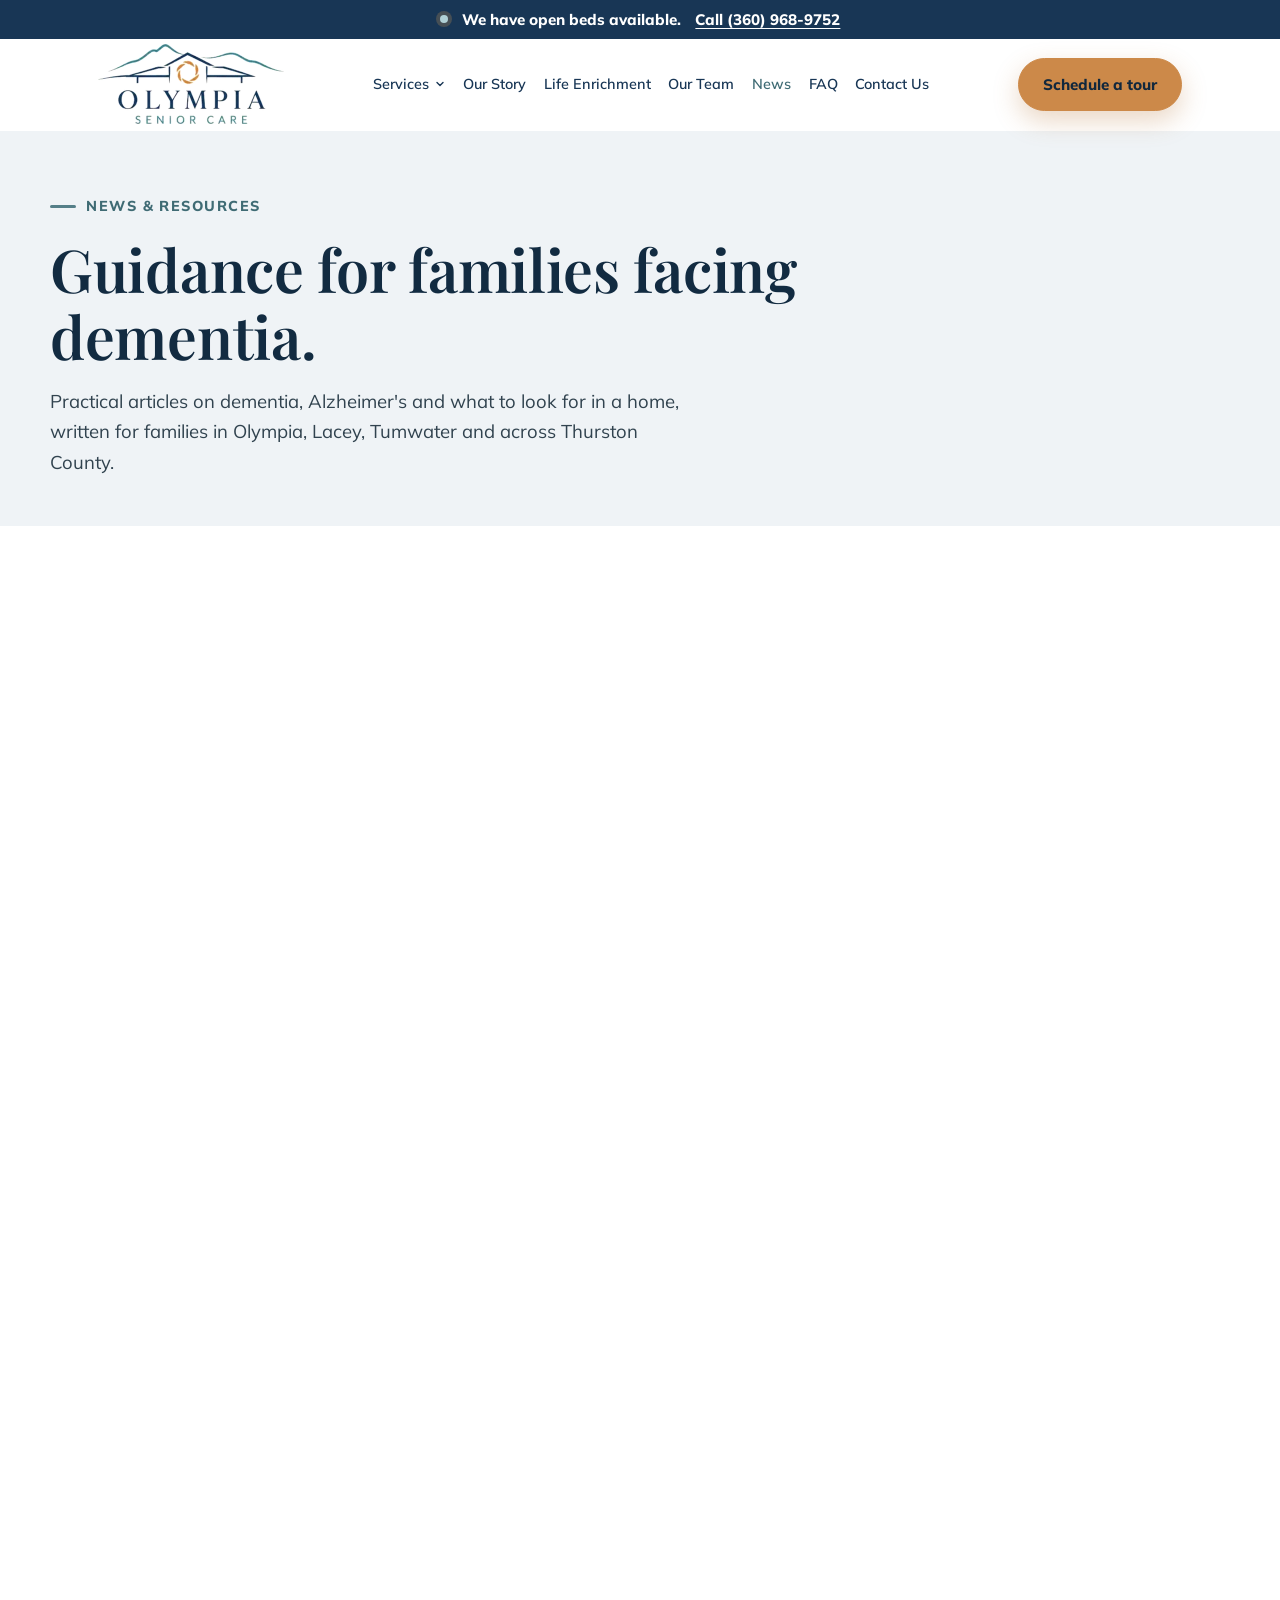
==== commit ff3c0bce: "Peter's 5 Oct list: $9,000 starting price, open-beds banner, reviews, visit steps, weekly menu - Pri" ====
--- a/news/index.html
+++ b/news/index.html
@@ -6,7 +6,7 @@
 <title>News &amp; Dementia Care Resources | Olympia Senior Care, Olympia WA</title>
 <meta name="description" content="Articles and guidance for Thurston County families caring for someone with dementia or Alzheimer's, from Olympia Senior Care adult family home in West Olympia.">
 <link rel="canonical" href="https://olympiaseniorcarehome.com/news/">
-<style>@font-face{font-family:'Mulish';font-style:normal;font-weight:400;font-display:swap;src:url('../fonts/Mulish-400.woff2') format('woff2')}@font-face{font-family:'Mulish';font-style:normal;font-weight:600;font-display:swap;src:url('../fonts/Mulish-600.woff2') format('woff2')}@font-face{font-family:'Mulish';font-style:normal;font-weight:700;font-display:swap;src:url('../fonts/Mulish-700.woff2') format('woff2')}@font-face{font-family:'Mulish';font-style:normal;font-weight:800;font-display:swap;src:url('../fonts/Mulish-800.woff2') format('woff2')}@font-face{font-family:'Playfair Display';font-style:normal;font-weight:500;font-display:swap;src:url('../fonts/PlayfairDisplay-500.woff2') format('woff2')}@font-face{font-family:'Playfair Display';font-style:normal;font-weight:600;font-display:swap;src:url('../fonts/PlayfairDisplay-600.woff2') format('woff2')}@font-face{font-family:'Playfair Display';font-style:normal;font-weight:700;font-display:swap;src:url('../fonts/PlayfairDisplay-700.woff2') format('woff2')}:root{--teal:#094A5C;--teal-deep:#063744;--teal-mid:#1C6377;--amber:#D07C1A;--gold:#8A5510;--amber-lt:#E8A857;--cream:#FBF6EE;--sand:#F4EADA;--sand-deep:#EADDC7;--white:#fff;--line:#E4D8C4;--ink:#0B2F3B;--body:#3A4A50;--muted:#5E6D73;--on-teal:#E4EDEF;--f-serif:'Newsreader',Georgia,'Times New Roman',serif;--f-sans:'Mulish',system-ui,-apple-system,'Segoe UI',sans-serif;--max:1180px;--pad:clamp(1.25rem,5vw,3rem);--r-sm:12px;--r-md:18px;--r-lg:26px;--pill:100px;--sh-sm:0 8px 24px rgba(9,74,92,.07);--sh-md:0 16px 40px rgba(9,74,92,.12);--sh-cta:0 10px 26px rgba(9,74,92,.24)}*{margin:0;padding:0;box-sizing:border-box}html{scroll-behavior:smooth}body{font-family:var(--f-sans);color:var(--body);background:var(--cream);line-height:1.65;-webkit-font-smoothing:antialiased}img{max-width:100%;height:auto;display:block}a{color:var(--teal);text-underline-offset:3px}h1,h2,h3,h4{font-family:var(--f-serif);color:var(--ink);font-weight:500;line-height:1.14;letter-spacing:-.01em}h1{font-size:clamp(2.25rem,5vw,3.7rem)}h2{font-size:clamp(1.8rem,3.5vw,2.55rem)}h3{font-size:1.55rem;font-weight:600;color:var(--teal)}h4{font-size:1.2rem;font-weight:600}section{padding:clamp(3.5rem,7vw,6rem) var(--pad)}.inner{max-width:var(--max);margin:0 auto}.narrow{max-width:760px;margin:0 auto}.eyebrow{font-family:var(--f-sans);font-weight:800;font-size:.88rem;letter-spacing:.12em;text-transform:uppercase;color:var(--gold);margin-bottom:1rem;display:flex;align-items:center;gap:.65rem;width:fit-content}.eyebrow::before{content:"";flex:none;width:26px;height:3px;border-radius:2px;background:var(--amber)}.center .eyebrow{margin-left:auto;margin-right:auto}.lede{font-size:clamp(1.03rem,1.5vw,1.16rem);max-width:58ch}.sec-head{max-width:62ch;margin-bottom:clamp(1.8rem,3vw,2.6rem)}.sec-head p{margin-top:.75rem}em.accent{font-style:italic;color:var(--teal-mid)}.sand{background:var(--sand)}p+p{margin-top:1rem}.center{text-align:center}.center .sec-head,.center .lede{margin-left:auto;margin-right:auto}.skip{position:absolute;left:-9999px;top:0;background:var(--teal);color:#fff;padding:.7rem 1.1rem;border-radius:0 0 var(--r-sm) 0;z-index:200;font-weight:700}.skip:focus{left:0}.logo{display:flex;align-items:center;gap:.6rem;text-decoration:none}.logo img{height:46px;width:auto}@media(max-width:560px){.logo img{height:38px}}.nav{position:sticky;top:0;z-index:60;background:rgba(251,246,238,.92);backdrop-filter:blur(10px);border-bottom:1px solid transparent;transition:border-color .2s,box-shadow .2s}.nav.stuck{border-bottom-color:var(--line);box-shadow:var(--sh-sm)}.nav-in{max-width:var(--max);margin:0 auto;padding:.6rem var(--pad);display:flex;align-items:center;justify-content:space-between;gap:1rem}.nav-links{display:flex;gap:1.35rem}.nav-links a{font-weight:600;font-size:.9rem;color:var(--teal);text-decoration:none;padding:.4rem 0}.nav-links a:hover{color:var(--gold)}.nav-cta{display:flex;align-items:center;gap:.8rem}.nav-phone{font-weight:800;color:var(--teal);text-decoration:none;font-size:.95rem;white-space:nowrap}.menu-toggle{display:none;background:none;border:0;color:var(--teal);cursor:pointer;padding:.35rem}.drawer{display:none;border-top:1px solid var(--line);background:var(--cream);padding:.6rem var(--pad) 1.1rem}.drawer.open{display:block}.drawer a{display:block;padding:.7rem 0;font-weight:600;color:var(--teal);text-decoration:none;border-bottom:1px solid var(--line)}.drawer .btn{margin-top:.9rem;width:100%}.btn{display:inline-flex;align-items:center;justify-content:center;gap:.5rem;min-height:44px;padding:.8rem 1.5rem;border-radius:var(--pill);font-family:var(--f-sans);font-weight:700;font-size:.95rem;text-decoration:none;border:1.5px solid transparent;cursor:pointer;transition:transform .15s,background .15s,color .15s}.btn-primary{background:var(--teal);color:#fff;box-shadow:var(--sh-cta)}.btn-primary:hover{background:var(--teal-deep);transform:translateY(-2px)}.btn-secondary{border-color:var(--teal);color:var(--teal);background:transparent}.btn-secondary:hover{background:var(--teal);color:#fff;transform:translateY(-2px)}.btn-ghost{border-color:rgba(228,237,239,.55);color:#fff;background:transparent}.btn-ghost:hover{background:#fff;color:var(--teal)}.btn-lg{font-size:1.02rem;padding:.95rem 1.8rem}a:focus-visible,button:focus-visible,input:focus-visible,textarea:focus-visible,select:focus-visible{outline:3px solid var(--teal);outline-offset:2px}.on-teal a:focus-visible,.on-teal button:focus-visible{outline-color:#fff}.hero{padding-top:clamp(2.2rem,4.5vw,3.4rem)}.hero-grid{display:grid;grid-template-columns:1.02fr .98fr;gap:clamp(2rem,5vw,4rem);align-items:center}.hero-photo{border-radius:var(--r-lg);overflow:hidden;box-shadow:var(--sh-md);aspect-ratio:4/5}.hero-photo img{width:100%;height:100%;object-fit:cover}.hero-actions{display:flex;flex-wrap:wrap;gap:.75rem;margin:1.7rem 0 1.4rem}.trust{display:flex;flex-wrap:wrap;gap:.5rem .9rem;list-style:none;font-size:.88rem;color:var(--muted);font-weight:600}.trust li{display:flex;align-items:center;gap:.4rem}.trust svg{flex:none;color:var(--teal-mid)}.badge{display:inline-flex;align-items:center;gap:.45rem;background:var(--sand-deep);color:var(--gold);font-weight:800;font-size:.76rem;letter-spacing:.06em;text-transform:uppercase;padding:.4rem .85rem;border-radius:var(--pill);margin-bottom:1rem}.badge .dot{width:7px;height:7px;border-radius:50%;background:var(--amber)}.facts{background:var(--teal);padding:clamp(2rem,4vw,2.9rem) var(--pad)}.facts-grid{display:grid;grid-template-columns:repeat(4,1fr);gap:1.5rem;text-align:center}.facts b{display:block;font-family:var(--f-serif);font-size:clamp(1.7rem,3vw,2.3rem);color:#fff;font-weight:500;line-height:1.1}.facts span{display:block;color:var(--on-teal);font-size:.83rem;margin-top:.3rem;letter-spacing:.03em}.grid-3{display:grid;grid-template-columns:repeat(3,1fr);gap:1.4rem}.grid-2{display:grid;grid-template-columns:repeat(2,1fr);gap:1.4rem}.card{background:var(--white);border:1px solid var(--line);border-radius:var(--r-md);padding:1.6rem;box-shadow:var(--sh-sm);transition:transform .18s,box-shadow .18s}.card:hover{transform:translateY(-4px);box-shadow:var(--sh-md)}.card h3{margin-bottom:.55rem}.card .num{font-family:var(--f-serif);font-size:2rem;color:var(--amber);line-height:1;display:block;margin-bottom:.5rem}.icon{width:42px;height:42px;border-radius:12px;background:var(--sand-deep);color:var(--teal);display:grid;place-items:center;margin-bottom:.95rem}.ticks{list-style:none;margin-top:.9rem;display:grid;gap:.55rem}.ticks li{display:flex;gap:.6rem;align-items:flex-start;font-size:.95rem}.ticks svg{flex:none;margin-top:.35rem;color:var(--amber)}.tags{display:flex;flex-wrap:wrap;gap:.55rem;list-style:none;margin-top:1.2rem}.tags li{background:var(--white);border:1px solid var(--line);border-radius:var(--pill);padding:.45rem 1rem;font-size:.92rem;font-weight:600;color:var(--ink)}.sand .tags li{background:var(--cream)}.lead-in{display:block;font-family:var(--f-sans);font-size:.74rem;font-weight:800;letter-spacing:.12em;text-transform:uppercase;color:var(--gold);margin-bottom:.5rem}.more{display:inline-flex;align-items:center;gap:.4rem;font-weight:700;font-size:.94rem;text-decoration:none;margin-top:1.1rem}.more:hover{text-decoration:underline}.compare{display:grid;grid-template-columns:1fr 1fr;gap:1.2rem;margin-top:1.8rem}.compare>div{border-radius:var(--r-md);padding:1.5rem;border:1px solid var(--line)}.compare .them{background:var(--white)}.compare .us{background:var(--teal);border-color:var(--teal)}.compare .us h4,.compare .us p{color:#fff}.compare .us .big{color:var(--amber-lt)}.compare .big{font-family:var(--f-serif);font-size:clamp(2.2rem,5vw,3rem);line-height:1;color:var(--muted);display:block;margin-bottom:.4rem}.compare p{font-size:.93rem;margin-top:.5rem;color:var(--muted)}.compare .us p{color:var(--on-teal)}.quote{background:var(--sand);border-left:4px solid var(--amber);border-radius:0 var(--r-md) var(--r-md) 0;padding:1.6rem 1.8rem;margin:1.6rem 0}.quote p{font-family:var(--f-serif);font-size:clamp(1.15rem,2vw,1.4rem);line-height:1.45;color:var(--ink);font-style:italic}.quote cite{display:block;margin-top:.9rem;font-family:var(--f-sans);font-style:normal;font-size:.83rem;font-weight:800;letter-spacing:.1em;text-transform:uppercase;color:var(--gold)}.split{display:grid;grid-template-columns:1fr 1fr;gap:clamp(2rem,5vw,3.6rem);align-items:center}.split img{border-radius:var(--r-lg);box-shadow:var(--sh-md)}.split img.portrait{max-width:min(470px,100%);margin-inline:auto}.split.flip>*:first-child{order:2}.team-grid{display:grid;grid-template-columns:repeat(3,1fr);gap:1.4rem}.member{background:var(--white);border:1px solid var(--line);border-radius:var(--r-md);overflow:hidden;box-shadow:var(--sh-sm);display:flex;flex-direction:column}.member .por{aspect-ratio:1/1;background:linear-gradient(145deg,var(--sand-deep),var(--sand));display:grid;place-items:center;position:relative;border-bottom:1px solid var(--line)}.member .mono{font-family:var(--f-serif);font-size:3.2rem;color:var(--teal);opacity:.55}.member .por .tag{position:absolute;bottom:.7rem;left:.7rem;background:rgba(255,255,255,.92);color:var(--gold);font-size:.66rem;font-weight:800;letter-spacing:.08em;text-transform:uppercase;padding:.28rem .6rem;border-radius:var(--pill)}.member .body{padding:1.4rem;flex:1;display:flex;flex-direction:column}.member .role{font-size:.87rem;color:var(--muted);margin-top:.15rem}.member .yrs{font-size:.78rem;font-weight:800;letter-spacing:.06em;text-transform:uppercase;color:var(--gold);margin-top:.7rem}.member blockquote{font-family:var(--f-serif);font-style:italic;color:var(--ink);font-size:1rem;line-height:1.5;margin-top:.9rem;padding-top:.9rem;border-top:1px solid var(--line)}.gal{display:grid;grid-template-columns:repeat(4,1fr);gap:1rem}.gal figure{border-radius:var(--r-md);overflow:hidden;position:relative;background:var(--sand);aspect-ratio:4/3}.gal img{width:100%;height:100%;object-fit:cover;transition:transform .4s}.gal figure:hover img{transform:scale(1.04)}.gal figcaption{position:absolute;left:.6rem;bottom:.6rem;background:rgba(255,255,255,.93);color:var(--teal);font-size:.73rem;font-weight:700;padding:.3rem .62rem;border-radius:var(--pill)}.gal .wide{grid-column:span 2;aspect-ratio:8/3}.feats{display:grid;grid-template-columns:repeat(3,1fr);gap:1.4rem}.feat{background:var(--white);border:1px solid var(--line);border-radius:var(--r-md);overflow:hidden;box-shadow:var(--sh-sm);transition:transform .18s,box-shadow .18s}.feat:hover{transform:translateY(-4px);box-shadow:var(--sh-md)}.feat .shot{aspect-ratio:4/3;overflow:hidden}.feat .shot img{width:100%;height:100%;object-fit:cover;transition:transform .4s}.feat:hover .shot img{transform:scale(1.04)}.feat .txt{padding:1.35rem}.feat h3{font-size:1.4rem;margin-bottom:.45rem}.feat p{font-size:.95rem}.faqs{max-width:840px;margin:0 auto;border-top:1px solid var(--line)}.faq{border-bottom:1px solid var(--line)}.faq summary{list-style:none;cursor:pointer;display:block;position:relative;padding:1.35rem 3.2rem 1.35rem 0;font-family:var(--f-serif);font-size:1.38rem;font-weight:500;color:var(--ink);line-height:1.3}.faq summary::-webkit-details-marker{display:none}.faq summary:hover{color:var(--teal-mid)}.faq summary::after{content:"+";position:absolute;right:.4rem;top:50%;transform:translateY(-50%);font-family:var(--f-sans);font-size:1.7rem;font-weight:300;line-height:1;color:var(--amber);transition:transform .2s}.faq[open] summary{color:var(--teal-mid)}.faq[open] summary::after{transform:translateY(-50%) rotate(45deg)}.faq .a{padding:0 3.2rem 1.5rem 0;font-size:1rem;line-height:1.72;color:var(--body)}.loc{display:grid;grid-template-columns:1fr 1.15fr;align-items:stretch;padding:0}.loc-copy{padding:clamp(2.4rem,5vw,3.6rem) var(--pad);display:flex;flex-direction:column;justify-content:center;gap:.5rem}.loc-copy .addr{font-family:var(--f-serif);font-size:1.35rem;color:var(--ink);line-height:1.4}.loc-map{position:relative;min-height:360px;background:var(--sand-deep)}.loc-map iframe{position:absolute;inset:0;width:100%;height:100%;border:0}.member .por img{width:100%;height:100%;object-fit:cover}.tour{max-width:980px;margin:0 auto;border-radius:var(--r-lg);overflow:hidden;box-shadow:var(--sh-md);background:var(--ink)}.tour video{display:block;width:100%;height:auto;aspect-ratio:16/9;background:var(--ink)}.acts{display:flex;flex-wrap:wrap;justify-content:center;gap:1.4rem}.acts .feat{flex:0 1 calc((100% - 2.8rem)/3)}.feat .shot.blank{display:grid;place-items:center;background:linear-gradient(145deg,var(--sand-deep),var(--sand));color:var(--teal)}.feat .shot.blank svg{width:64px;height:64px;opacity:.85}.quote.big p{font-size:clamp(1.35rem,2.6vw,1.85rem)}.cta-band .tagline{font-family:var(--f-serif);font-style:italic;font-size:clamp(1.2rem,2vw,1.45rem);color:var(--amber-lt)}.contact-grid{display:grid;grid-template-columns:1fr 1fr;gap:clamp(2rem,5vw,3.4rem);align-items:start}.panel{background:var(--white);border:1px solid var(--line);border-radius:var(--r-lg);padding:clamp(1.5rem,3vw,2.2rem);box-shadow:var(--sh-md)}.field{margin-bottom:1rem}label{display:block;font-size:.74rem;font-weight:800;letter-spacing:.09em;text-transform:uppercase;color:var(--muted);margin-bottom:.4rem}input,textarea,select{width:100%;background:var(--cream);border:1px solid var(--line);border-radius:var(--r-sm);padding:.8rem 1rem;font-family:var(--f-sans);font-size:1rem;color:var(--body)}input::placeholder,textarea::placeholder{color:var(--muted);opacity:.75}input:focus,textarea:focus,select:focus{border-color:var(--teal-mid);background:#fff;box-shadow:0 0 0 3px rgba(28,99,119,.14);outline:none}.form-note{font-size:.82rem;color:var(--muted);margin-top:.85rem}.contact-list{list-style:none;display:grid;gap:1.1rem;margin-top:1.6rem}.contact-list li{display:flex;gap:.85rem;align-items:flex-start}.contact-list svg{flex:none;margin-top:.25rem;color:var(--teal-mid)}.contact-list b{display:block;color:var(--ink);font-size:.95rem}.contact-list a{font-weight:700;text-decoration:none}.contact-list a:hover{text-decoration:underline}.ok{display:none;background:var(--sand);border:1px solid var(--amber);border-radius:var(--r-md);padding:1.4rem;color:var(--ink)}.ok.show{display:block}.cta-band{background:var(--teal);color:#fff;text-align:center}.cta-band h2,.cta-band p{color:#fff}.cta-band p{max-width:56ch;margin:.9rem auto 0;color:var(--on-teal)}.cta-band .hero-actions{justify-content:center}.page-head{background:var(--sand);padding:clamp(2.6rem,5vw,4rem) var(--pad) clamp(2.2rem,4vw,3rem)}.prose{max-width:68ch}.prose h2{margin:2.4rem 0 .8rem}.prose h3{margin:1.8rem 0 .5rem}.prose ul{margin:1rem 0 1rem 1.1rem;display:grid;gap:.5rem}.prose img{border-radius:var(--r-lg);box-shadow:var(--sh-md);margin:1.8rem 0}.foot{background:var(--teal-deep);color:var(--on-teal);padding:clamp(3rem,5vw,4rem) var(--pad) 1.6rem}.foot-grid{display:grid;grid-template-columns:1.3fr 1fr 1fr 1fr;gap:2.2rem;max-width:var(--max);margin:0 auto}.foot h4{color:#fff;font-family:var(--f-sans);font-size:.76rem;font-weight:800;letter-spacing:.13em;text-transform:uppercase;margin-bottom:1rem}.foot a{color:var(--on-teal);text-decoration:none}.foot a:hover{color:#fff;text-decoration:underline}.foot ul{list-style:none;display:grid;gap:.6rem;font-size:.93rem}.foot .brandline{font-family:var(--f-serif);font-size:1.15rem;color:#fff;margin-bottom:.6rem}.foot .tag{font-size:.93rem;max-width:34ch}.foot-bot{max-width:var(--max);margin:2.4rem auto 0;padding-top:1.3rem;border-top:1px solid rgba(228,237,239,.18);display:flex;flex-wrap:wrap;gap:.6rem 1.4rem;justify-content:space-between;font-size:.8rem;color:rgba(228,237,239,.78)}.foot-logo{height:54px;width:auto;margin-bottom:1rem;filter:brightness(0) invert(1);opacity:.95}@media(max-width:960px){.acts .feat{flex-basis:calc((100% - 1.4rem)/2)}.loc{grid-template-columns:1fr}.loc-map{min-height:300px}.feats{grid-template-columns:repeat(2,1fr)}.hero-grid{grid-template-columns:1fr}.hero-photo{order:-1;aspect-ratio:4/3;max-height:400px}.grid-3,.team-grid{grid-template-columns:repeat(2,1fr)}.split,.contact-grid{grid-template-columns:1fr}.split.flip>*:first-child{order:0}.facts-grid{grid-template-columns:repeat(2,1fr);gap:1.6rem}.foot-grid{grid-template-columns:1fr 1fr}.gal{grid-template-columns:repeat(2,1fr)}.gal .wide{grid-column:span 2;aspect-ratio:2/1}}@media(max-width:720px){.acts .feat{flex-basis:100%}.nav-links,.nav-phone{display:none}.menu-toggle{display:block}.grid-3,.grid-2,.team-grid,.compare,.feats{grid-template-columns:1fr}.foot-grid{grid-template-columns:1fr}}@media(max-width:420px){.facts-grid{grid-template-columns:1fr;gap:1.2rem}.btn{width:100%}.hero-actions{flex-direction:column}}@media(prefers-reduced-motion:reduce){html{scroll-behavior:auto}*{transition:none!important;animation:none!important}.card:hover,.btn:hover{transform:none}.gal figure:hover img{transform:none}}@media print{.nav,.cta-band,.contact{display:none}}@media(max-width:720px){body{font-size:1.125rem}.lede{font-size:1.2rem}h2{font-size:2rem}.eyebrow{font-size:.92rem}.feat p,.card p,.faq .a,.split p,.loc-copy p,.member p{font-size:1.08rem}.tags li{font-size:1rem}.hero-grid>div:not(.hero-photo),.sec-head,.page-head .inner,.split>div,.loc-copy,.contact-grid>div:first-child,.card,.feat .txt,.member .body,.narrow{text-align:center}.eyebrow,.sec-head,.lede{margin-left:auto;margin-right:auto}.trust,.tags,.hero-actions{justify-content:center}.quote{border-left:0;border-top:4px solid var(--amber);border-radius:var(--r-md);text-align:center}.split>div.prose,.prose,.ticks,.faqs,.faq,form,.panel,.contact-list{text-align:left}}section[id]{scroll-margin-top:76px}.carelist{margin-top:clamp(1.6rem,3vw,2.2rem);padding-top:clamp(1.4rem,3vw,1.9rem);border-top:1px solid rgba(228,237,239,.22);text-align:center}.carelist-h{font-weight:800;font-size:.8rem;letter-spacing:.12em;text-transform:uppercase;color:var(--amber-lt);margin:0 auto 1.1rem;max-width:60ch;line-height:1.5}.carelist ul{list-style:none;display:grid;grid-template-columns:repeat(3,auto);justify-content:center;gap:.75rem 2.6rem}.carelist li{display:flex;align-items:center;gap:.55rem;color:#fff;font-size:1.05rem;font-weight:600;text-align:left}.carelist svg{flex:none;color:var(--amber-lt)}@media(max-width:720px){.carelist ul{grid-template-columns:1fr 1fr;justify-content:stretch;gap:.85rem 1.1rem;max-width:420px;margin:0 auto}.carelist li{font-size:1.02rem;align-items:flex-start}.carelist svg{margin-top:.28rem}}@media(max-width:420px){.carelist ul{grid-template-columns:1fr;max-width:260px}}.nav-links{align-items:center}.nav-links a[aria-current="page"],.nav-links .on{color:var(--gold)}.has-sub{position:relative}.nav-links .sub-top{display:inline-flex;align-items:center;gap:.3rem}.chev{flex:none;transition:transform .2s}.has-sub:hover .chev,.has-sub:focus-within .chev,.has-sub.open .chev{transform:rotate(180deg)}.sub{position:absolute;top:calc(100% + .6rem);left:-1rem;min-width:300px;background:var(--white);border:1px solid var(--line);border-radius:var(--r-md);box-shadow:var(--sh-md);padding:.45rem;opacity:0;visibility:hidden;transform:translateY(6px);transition:opacity .15s,transform .15s,visibility .15s;z-index:70}.sub::before{content:"";position:absolute;left:0;right:0;top:-.9rem;height:.9rem}.has-sub:hover .sub,.has-sub:focus-within .sub,.has-sub.open .sub{opacity:1;visibility:visible;transform:none}.nav-links .sub a{display:block;padding:.62rem .85rem;border-radius:10px;font-size:.95rem;white-space:nowrap;color:var(--teal)}.nav-links .sub a:hover,.nav-links .sub a[aria-current="page"]{background:var(--sand);color:var(--teal)}.nav-links .sub .sub-all{margin-top:.3rem;border-top:1px solid var(--line);border-radius:0 0 10px 10px;padding-top:.75rem;color:var(--gold);font-size:.8rem;font-weight:800;letter-spacing:.1em;text-transform:uppercase}@media(max-width:1200px){.nav-phone{display:none}}@media(max-width:1020px){.nav-links{display:none}.menu-toggle{display:block}}.drawer.open{max-height:calc(100vh - 62px);overflow-y:auto}.drawer .drawer-top{border-bottom:0;padding-bottom:.3rem}.drawer-sub{margin:0 0 .5rem .15rem;padding-left:.95rem;border-left:2px solid var(--amber-lt)}.drawer .drawer-sub a{border-bottom:0;padding:.42rem 0;font-size:.97rem;color:var(--body)}.drawer-sub+a{border-top:1px solid var(--line)}.carelist a{color:#fff;text-decoration:underline;text-decoration-color:rgba(255,255,255,.45);text-underline-offset:4px;text-decoration-thickness:1px}.carelist a:hover{text-decoration-color:var(--amber-lt)}.ph-split{display:grid;grid-template-columns:1.05fr .95fr;gap:clamp(2rem,5vw,3.6rem);align-items:center}.ph-split h1{max-width:17ch}.ph-split .lede{margin-top:1rem}.ph-split img{width:100%;aspect-ratio:4/3;object-fit:cover;border-radius:var(--r-lg);box-shadow:var(--sh-md)}.checks{list-style:none;display:grid;grid-template-columns:1fr 1fr;gap:1rem 2.4rem;text-align:left}.checks.one{grid-template-columns:1fr;margin-top:1.2rem}.checks li{display:flex;gap:.7rem;align-items:flex-start;font-size:1.05rem;font-weight:600;color:var(--ink);line-height:1.5}.checks svg{flex:none;margin-top:.25rem;color:var(--amber)}.panel-lite{background:var(--white);border:1px solid var(--line);border-radius:var(--r-lg);padding:clamp(1.4rem,3vw,2.2rem);box-shadow:var(--sh-sm)}.note{margin-top:1.6rem;max-width:70ch}a.feat{display:block;text-decoration:none;color:inherit}a.feat .more{margin-top:.9rem}.feats.two{grid-template-columns:repeat(2,1fr)}.card .lead-in{margin-bottom:.6rem}.faq div.a p+p{margin-top:.8rem}.faq .a ul{margin:.7rem 0 0 1.2rem;display:grid;gap:.3rem}@media(max-width:960px){.ph-split{grid-template-columns:1fr}.ph-split img{max-height:340px}}@media(max-width:720px){.checks{grid-template-columns:1fr;width:fit-content;max-width:100%;margin-inline:auto}.checks li{font-size:1.06rem}.feats.two{grid-template-columns:1fr}.note{text-align:center;margin-inline:auto}}.drawer a.btn-primary{color:#fff;border-bottom:0}.drawer a.btn-primary{display:flex}.acts .card{flex:0 1 calc((100% - 2.8rem)/3)}.day .card .lead-in{margin-bottom:.35rem}@media(max-width:960px){.acts .card{flex-basis:calc((100% - 1.4rem)/2)}}@media(max-width:720px){.acts .card{flex-basis:100%}.card .icon{margin-inline:auto}}:root{--teal:#83152A;--teal-deep:#5E0E1E;--teal-mid:#9E2A3F;--amber:#83152A;--gold:#83152A;--amber-lt:#F2CCD3;--ink:#1F1B1C;--body:#3B3637;--muted:#665D5F;--on-teal:#F7E9EC;--line:#E6DBCB;--f-serif:'Playfair Display',Georgia,'Times New Roman',serif;--f-label:'Oswald','Arial Narrow',system-ui,sans-serif;--sh-sm:0 8px 24px rgba(60,18,26,.07);--sh-md:0 16px 40px rgba(60,18,26,.12);--sh-cta:0 10px 26px rgba(131,21,42,.26)}h1,h2,h3,h4{letter-spacing:-.005em}h1{font-weight:600}input:focus,textarea:focus,select:focus{box-shadow:0 0 0 3px rgba(131,21,42,.14)}.eyebrow,.carelist-h,.badge,.lead-in,.foot h4,.quote cite,.member .yrs,.nav-links .sub .sub-all{font-family:var(--f-label);font-weight:500}.eyebrow{font-size:.98rem;letter-spacing:.1em}.carelist-h{font-size:.92rem;letter-spacing:.1em}.badge{font-size:.82rem;letter-spacing:.08em}.lead-in{font-size:.86rem;letter-spacing:.1em}.foot h4{font-size:.9rem;letter-spacing:.12em}.quote cite{font-size:.9rem;letter-spacing:.1em}.nav-links .sub .sub-all{font-size:.88rem;letter-spacing:.1em}.logo img{height:44px;width:auto}.foot{background:#1F1B1C}.foot-logo{height:72px;width:auto}@media(max-width:560px){.logo img{height:34px}}@media(max-width:720px){.eyebrow{font-size:1rem}}@media(max-width:560px){.nav-cta{gap:.5rem;flex-shrink:0}.nav-cta .btn{white-space:nowrap;padding:.5rem .95rem;font-size:.86rem;min-height:40px;width:auto}.menu-toggle{padding:.25rem}}.logo{min-width:0}.logo img{object-fit:contain;object-position:left center;max-width:100%}:root{--f-label:var(--f-sans)}em.accent{font-style:normal}h3,h4{font-family:var(--f-sans);font-weight:700;letter-spacing:0;line-height:1.3}h3{font-size:1.38rem}.feat h3{font-size:1.3rem}.quote p{font-family:var(--f-sans);font-style:normal;font-weight:600;font-size:clamp(1.12rem,1.8vw,1.28rem);line-height:1.6;color:var(--ink)}.quote.big p{font-size:clamp(1.2rem,2.2vw,1.45rem)}.quote cite{font-family:var(--f-sans);font-weight:700;font-size:.95rem;letter-spacing:.02em;text-transform:none;color:var(--muted)}.member blockquote{font-family:var(--f-sans);font-style:normal;font-weight:600}.cta-band .tagline{font-family:var(--f-sans);font-style:normal;font-weight:700;font-size:1.15rem}.faq summary{font-family:var(--f-sans);font-weight:700;font-size:1.18rem;line-height:1.4}.loc-copy .addr{font-family:var(--f-sans);font-weight:700;font-size:1.2rem}.eyebrow,.carelist-h,.badge,.lead-in,.foot h4,.member .yrs,.nav-links .sub .sub-all{font-family:var(--f-sans);font-weight:800}.eyebrow{font-size:.9rem;letter-spacing:.1em}.carelist-h{font-size:.85rem;letter-spacing:.08em}.badge{font-size:.78rem;letter-spacing:.06em}.lead-in{font-size:.8rem;letter-spacing:.1em}.foot h4{font-size:.8rem;letter-spacing:.12em}.nav-links .sub .sub-all{font-size:.8rem;letter-spacing:.08em}@media(max-width:720px){.eyebrow{font-size:.95rem}.faq summary{font-size:1.12rem}}.team-grid.two{grid-template-columns:repeat(2,1fr);max-width:860px;margin-inline:auto}.member .por .mono{font-family:var(--f-serif)}.member .note-photo{font-size:.8rem;color:var(--muted);margin-top:.6rem}@media(max-width:720px){.team-grid.two{grid-template-columns:1fr}}.team-grid.two .member .por{aspect-ratio:16/9}:root{--teal:#0B3D5C;--teal-deep:#072C43;--teal-mid:#1D5F87;--amber:#2E8B57;--gold:#23704A;--amber-lt:#A7DDBF;--cream:#FFFFFF;--sand:#EEF5F9;--sand-deep:#DCEAF2;--line:#D5E3EC;--ink:#0E2A3B;--body:#33454F;--muted:#56666F;--on-teal:#E6F0F6;--orange:#C25700;--orange-deep:#A04700;--sh-sm:0 8px 24px rgba(11,61,92,.07);--sh-md:0 16px 40px rgba(11,61,92,.12);--sh-cta:0 10px 26px rgba(194,87,0,.28)}input:focus,textarea:focus,select:focus{box-shadow:0 0 0 3px rgba(11,61,92,.16)}.foot{background:#0A2E45}.btn-primary,.on-teal .btn-primary{background:var(--orange);color:#fff;border-color:var(--orange)}.btn-primary:hover,.on-teal .btn-primary:hover{background:var(--orange-deep);border-color:var(--orange-deep);color:#fff}.nav-phone{font-size:1.2rem;font-weight:800;color:var(--teal)}.btn[href^="tel:"]{font-size:1.15rem;font-weight:800;letter-spacing:.01em}.contact-list a[href^="tel:"]{font-size:1.3rem;font-weight:800}.foot a[href^="tel:"]{font-size:1.15rem;font-weight:800}.drawer a[href^="tel:"]{font-size:1.15rem;font-weight:800}.faq-group{margin-top:clamp(2.4rem,5vw,3.4rem)}.faq-group:first-child{margin-top:0}.faq-group>h2{margin-bottom:1.1rem}.faq .a ul{margin:.6rem 0 .8rem 1.2rem}.faq .a li{margin:.2rem 0}.faq .a p+p{margin-top:.7rem}.faq .a .say{border-left:4px solid var(--amber);background:var(--sand);padding:.8rem 1rem;border-radius:0 12px 12px 0;margin:.7rem 0}.faq .a b.short{display:block;color:var(--ink);margin-bottom:.5rem}.faq-cta{display:flex;flex-wrap:wrap;gap:.8rem;margin-top:.9rem}.benchmark{font-size:.95rem;color:var(--muted)}.tagline{font-family:var(--f-serif);font-size:1.3rem;color:var(--teal);margin-top:.6rem}.nav{background:rgba(255,255,255,.95)}.nav-links{gap:1.1rem}.nav-links a,.nav-links .sub-top{white-space:nowrap}@media(max-width:1320px){.nav-phone{display:none}}@media(max-width:1120px){.nav-links{display:none}.menu-toggle{display:block}}.nav-cta .btn{white-space:nowrap}:root{--teal:#0E4A7A;--teal-deep:#0A3559;--teal-mid:#1878C0;--amber:#10B0A8;--gold:#0B7A73;--amber-lt:#7FDCD3;--orange:#F8A038;--orange-deep:#E88C1E;--sand:#EEF6FA;--sand-deep:#DCEDF5;--line:#D3E4EE;--sh-cta:0 10px 26px rgba(232,140,30,.30)}.foot{background:#0A3559}.btn-primary,.on-teal .btn-primary{color:#0E2A3B;font-weight:800}.btn-primary:hover,.on-teal .btn-primary:hover{color:#0E2A3B}.logo img{height:58px}@media(max-width:560px){.logo img{height:44px}}.foot-logo{filter:none;opacity:1;height:84px;background:#fff;padding:10px 14px;border-radius:14px;box-sizing:content-box}:root{--teal:#183655;--teal-deep:#102540;--teal-mid:#2C5E84;--amber:#557F88;--gold:#3F6B74;--amber-lt:#AFD0D6;--orange:#CC8949;--orange-deep:#B5712F;--sand:#EFF3F6;--sand-deep:#DFE8EE;--line:#D6E0E7;--ink:#122B41;--body:#31434F;--muted:#56666F;--sh-cta:0 10px 26px rgba(181,113,47,.28)}.foot{background:#102540}.btn-primary,.on-teal .btn-primary{background:var(--orange);border-color:var(--orange);color:#12283D}.btn-primary:hover,.on-teal .btn-primary:hover{background:var(--orange-deep);border-color:var(--orange-deep);color:#fff}.logo img{height:80px}@media(max-width:900px){.logo img{height:64px}}@media(max-width:560px){.logo img{height:54px}}.nav-in{padding-top:.35rem;padding-bottom:.35rem}.foot-logo{height:92px}.gal figcaption{font-size:1rem;line-height:1.45}.facts span{font-size:.95rem}.badge{font-size:.9rem}.lead-in{font-size:.95rem}.carelist-h{font-size:.95rem}.quote cite{font-size:.95rem}.member .role{font-size:.95rem}.member .yrs{font-size:.95rem}.member .note-photo{font-size:.95rem}.member .por .tag{font-size:.88rem}label{font-size:.95rem}.form-note{font-size:.95rem}.foot h4{font-size:.95rem}.foot-bot{font-size:.9rem;line-height:1.5}.nav-links .sub .sub-all{font-size:.95rem}.nav-cta .btn{font-size:.95rem}.tag,.gal figcaption,.benchmark{letter-spacing:0}.photo-note{margin:0}.photo-note img{border-radius:var(--r-md);box-shadow:var(--sh-sm);width:100%;height:auto}.photo-note figcaption{margin-top:.7rem;font-size:1rem;color:var(--muted)}main>section:not(.hero):not(.facts),.foot{content-visibility:auto;contain-intrinsic-size:auto 600px}.gal figure{content-visibility:auto;contain-intrinsic-size:auto 320px}.callbar{display:none}@media(max-width:860px){.callbar{display:flex;gap:.6rem;position:fixed;left:0;right:0;bottom:0;z-index:70;padding:.6rem .8rem calc(.6rem + env(safe-area-inset-bottom));background:rgba(255,255,255,.96);backdrop-filter:blur(10px);border-top:1px solid var(--line);box-shadow:0 -6px 24px rgba(11,61,92,.10)}.callbar a{flex:1;display:inline-flex;align-items:center;justify-content:center;gap:.45rem;min-height:50px;border-radius:var(--pill);font-weight:800;font-size:1.05rem;text-decoration:none;letter-spacing:.01em}.callbar-call{background:var(--teal);color:#fff}.callbar-tour{background:var(--orange);color:#12283D}body{padding-bottom:78px}}@media(max-width:380px){.callbar a{font-size:.95rem;min-height:46px}}</style>
+<style>@font-face{font-family:'Mulish';font-style:normal;font-weight:400;font-display:swap;src:url('../fonts/Mulish-400.woff2') format('woff2')}@font-face{font-family:'Mulish';font-style:normal;font-weight:600;font-display:swap;src:url('../fonts/Mulish-600.woff2') format('woff2')}@font-face{font-family:'Mulish';font-style:normal;font-weight:700;font-display:swap;src:url('../fonts/Mulish-700.woff2') format('woff2')}@font-face{font-family:'Mulish';font-style:normal;font-weight:800;font-display:swap;src:url('../fonts/Mulish-800.woff2') format('woff2')}@font-face{font-family:'Playfair Display';font-style:normal;font-weight:500;font-display:swap;src:url('../fonts/PlayfairDisplay-500.woff2') format('woff2')}@font-face{font-family:'Playfair Display';font-style:normal;font-weight:600;font-display:swap;src:url('../fonts/PlayfairDisplay-600.woff2') format('woff2')}@font-face{font-family:'Playfair Display';font-style:normal;font-weight:700;font-display:swap;src:url('../fonts/PlayfairDisplay-700.woff2') format('woff2')}:root{--teal:#094A5C;--teal-deep:#063744;--teal-mid:#1C6377;--amber:#D07C1A;--gold:#8A5510;--amber-lt:#E8A857;--cream:#FBF6EE;--sand:#F4EADA;--sand-deep:#EADDC7;--white:#fff;--line:#E4D8C4;--ink:#0B2F3B;--body:#3A4A50;--muted:#5E6D73;--on-teal:#E4EDEF;--f-serif:'Newsreader',Georgia,'Times New Roman',serif;--f-sans:'Mulish',system-ui,-apple-system,'Segoe UI',sans-serif;--max:1180px;--pad:clamp(1.25rem,5vw,3rem);--r-sm:12px;--r-md:18px;--r-lg:26px;--pill:100px;--sh-sm:0 8px 24px rgba(9,74,92,.07);--sh-md:0 16px 40px rgba(9,74,92,.12);--sh-cta:0 10px 26px rgba(9,74,92,.24)}*{margin:0;padding:0;box-sizing:border-box}html{scroll-behavior:smooth}body{font-family:var(--f-sans);color:var(--body);background:var(--cream);line-height:1.65;-webkit-font-smoothing:antialiased}img{max-width:100%;height:auto;display:block}a{color:var(--teal);text-underline-offset:3px}h1,h2,h3,h4{font-family:var(--f-serif);color:var(--ink);font-weight:500;line-height:1.14;letter-spacing:-.01em}h1{font-size:clamp(2.25rem,5vw,3.7rem)}h2{font-size:clamp(1.8rem,3.5vw,2.55rem)}h3{font-size:1.55rem;font-weight:600;color:var(--teal)}h4{font-size:1.2rem;font-weight:600}section{padding:clamp(3.5rem,7vw,6rem) var(--pad)}.inner{max-width:var(--max);margin:0 auto}.narrow{max-width:760px;margin:0 auto}.eyebrow{font-family:var(--f-sans);font-weight:800;font-size:.88rem;letter-spacing:.12em;text-transform:uppercase;color:var(--gold);margin-bottom:1rem;display:flex;align-items:center;gap:.65rem;width:fit-content}.eyebrow::before{content:"";flex:none;width:26px;height:3px;border-radius:2px;background:var(--amber)}.center .eyebrow{margin-left:auto;margin-right:auto}.lede{font-size:clamp(1.03rem,1.5vw,1.16rem);max-width:58ch}.sec-head{max-width:62ch;margin-bottom:clamp(1.8rem,3vw,2.6rem)}.sec-head p{margin-top:.75rem}em.accent{font-style:italic;color:var(--teal-mid)}.sand{background:var(--sand)}p+p{margin-top:1rem}.center{text-align:center}.center .sec-head,.center .lede{margin-left:auto;margin-right:auto}.skip{position:absolute;left:-9999px;top:0;background:var(--teal);color:#fff;padding:.7rem 1.1rem;border-radius:0 0 var(--r-sm) 0;z-index:200;font-weight:700}.skip:focus{left:0}.logo{display:flex;align-items:center;gap:.6rem;text-decoration:none}.logo img{height:46px;width:auto}@media(max-width:560px){.logo img{height:38px}}.nav{position:sticky;top:0;z-index:60;background:rgba(251,246,238,.92);backdrop-filter:blur(10px);border-bottom:1px solid transparent;transition:border-color .2s,box-shadow .2s}.nav.stuck{border-bottom-color:var(--line);box-shadow:var(--sh-sm)}.nav-in{max-width:var(--max);margin:0 auto;padding:.6rem var(--pad);display:flex;align-items:center;justify-content:space-between;gap:1rem}.nav-links{display:flex;gap:1.35rem}.nav-links a{font-weight:600;font-size:.9rem;color:var(--teal);text-decoration:none;padding:.4rem 0}.nav-links a:hover{color:var(--gold)}.nav-cta{display:flex;align-items:center;gap:.8rem}.nav-phone{font-weight:800;color:var(--teal);text-decoration:none;font-size:.95rem;white-space:nowrap}.menu-toggle{display:none;background:none;border:0;color:var(--teal);cursor:pointer;padding:.35rem}.drawer{display:none;border-top:1px solid var(--line);background:var(--cream);padding:.6rem var(--pad) 1.1rem}.drawer.open{display:block}.drawer a{display:block;padding:.7rem 0;font-weight:600;color:var(--teal);text-decoration:none;border-bottom:1px solid var(--line)}.drawer .btn{margin-top:.9rem;width:100%}.btn{display:inline-flex;align-items:center;justify-content:center;gap:.5rem;min-height:44px;padding:.8rem 1.5rem;border-radius:var(--pill);font-family:var(--f-sans);font-weight:700;font-size:.95rem;text-decoration:none;border:1.5px solid transparent;cursor:pointer;transition:transform .15s,background .15s,color .15s}.btn-primary{background:var(--teal);color:#fff;box-shadow:var(--sh-cta)}.btn-primary:hover{background:var(--teal-deep);transform:translateY(-2px)}.btn-secondary{border-color:var(--teal);color:var(--teal);background:transparent}.btn-secondary:hover{background:var(--teal);color:#fff;transform:translateY(-2px)}.btn-ghost{border-color:rgba(228,237,239,.55);color:#fff;background:transparent}.btn-ghost:hover{background:#fff;color:var(--teal)}.btn-lg{font-size:1.02rem;padding:.95rem 1.8rem}a:focus-visible,button:focus-visible,input:focus-visible,textarea:focus-visible,select:focus-visible{outline:3px solid var(--teal);outline-offset:2px}.on-teal a:focus-visible,.on-teal button:focus-visible{outline-color:#fff}.hero{padding-top:clamp(2.2rem,4.5vw,3.4rem)}.hero-grid{display:grid;grid-template-columns:1.02fr .98fr;gap:clamp(2rem,5vw,4rem);align-items:center}.hero-photo{border-radius:var(--r-lg);overflow:hidden;box-shadow:var(--sh-md);aspect-ratio:4/5}.hero-photo img{width:100%;height:100%;object-fit:cover}.hero-actions{display:flex;flex-wrap:wrap;gap:.75rem;margin:1.7rem 0 1.4rem}.trust{display:flex;flex-wrap:wrap;gap:.5rem .9rem;list-style:none;font-size:.88rem;color:var(--muted);font-weight:600}.trust li{display:flex;align-items:center;gap:.4rem}.trust svg{flex:none;color:var(--teal-mid)}.badge{display:inline-flex;align-items:center;gap:.45rem;background:var(--sand-deep);color:var(--gold);font-weight:800;font-size:.76rem;letter-spacing:.06em;text-transform:uppercase;padding:.4rem .85rem;border-radius:var(--pill);margin-bottom:1rem}.badge .dot{width:7px;height:7px;border-radius:50%;background:var(--amber)}.facts{background:var(--teal);padding:clamp(2rem,4vw,2.9rem) var(--pad)}.facts-grid{display:grid;grid-template-columns:repeat(4,1fr);gap:1.5rem;text-align:center}.facts b{display:block;font-family:var(--f-serif);font-size:clamp(1.7rem,3vw,2.3rem);color:#fff;font-weight:500;line-height:1.1}.facts span{display:block;color:var(--on-teal);font-size:.83rem;margin-top:.3rem;letter-spacing:.03em}.grid-3{display:grid;grid-template-columns:repeat(3,1fr);gap:1.4rem}.grid-2{display:grid;grid-template-columns:repeat(2,1fr);gap:1.4rem}.card{background:var(--white);border:1px solid var(--line);border-radius:var(--r-md);padding:1.6rem;box-shadow:var(--sh-sm);transition:transform .18s,box-shadow .18s}.card:hover{transform:translateY(-4px);box-shadow:var(--sh-md)}.card h3{margin-bottom:.55rem}.card .num{font-family:var(--f-serif);font-size:2rem;color:var(--amber);line-height:1;display:block;margin-bottom:.5rem}.icon{width:42px;height:42px;border-radius:12px;background:var(--sand-deep);color:var(--teal);display:grid;place-items:center;margin-bottom:.95rem}.ticks{list-style:none;margin-top:.9rem;display:grid;gap:.55rem}.ticks li{display:flex;gap:.6rem;align-items:flex-start;font-size:.95rem}.ticks svg{flex:none;margin-top:.35rem;color:var(--amber)}.tags{display:flex;flex-wrap:wrap;gap:.55rem;list-style:none;margin-top:1.2rem}.tags li{background:var(--white);border:1px solid var(--line);border-radius:var(--pill);padding:.45rem 1rem;font-size:.92rem;font-weight:600;color:var(--ink)}.sand .tags li{background:var(--cream)}.lead-in{display:block;font-family:var(--f-sans);font-size:.74rem;font-weight:800;letter-spacing:.12em;text-transform:uppercase;color:var(--gold);margin-bottom:.5rem}.more{display:inline-flex;align-items:center;gap:.4rem;font-weight:700;font-size:.94rem;text-decoration:none;margin-top:1.1rem}.more:hover{text-decoration:underline}.compare{display:grid;grid-template-columns:1fr 1fr;gap:1.2rem;margin-top:1.8rem}.compare>div{border-radius:var(--r-md);padding:1.5rem;border:1px solid var(--line)}.compare .them{background:var(--white)}.compare .us{background:var(--teal);border-color:var(--teal)}.compare .us h4,.compare .us p{color:#fff}.compare .us .big{color:var(--amber-lt)}.compare .big{font-family:var(--f-serif);font-size:clamp(2.2rem,5vw,3rem);line-height:1;color:var(--muted);display:block;margin-bottom:.4rem}.compare p{font-size:.93rem;margin-top:.5rem;color:var(--muted)}.compare .us p{color:var(--on-teal)}.quote{background:var(--sand);border-left:4px solid var(--amber);border-radius:0 var(--r-md) var(--r-md) 0;padding:1.6rem 1.8rem;margin:1.6rem 0}.quote p{font-family:var(--f-serif);font-size:clamp(1.15rem,2vw,1.4rem);line-height:1.45;color:var(--ink);font-style:italic}.quote cite{display:block;margin-top:.9rem;font-family:var(--f-sans);font-style:normal;font-size:.83rem;font-weight:800;letter-spacing:.1em;text-transform:uppercase;color:var(--gold)}.split{display:grid;grid-template-columns:1fr 1fr;gap:clamp(2rem,5vw,3.6rem);align-items:center}.split img{border-radius:var(--r-lg);box-shadow:var(--sh-md)}.split img.portrait{max-width:min(470px,100%);margin-inline:auto}.split.flip>*:first-child{order:2}.team-grid{display:grid;grid-template-columns:repeat(3,1fr);gap:1.4rem}.member{background:var(--white);border:1px solid var(--line);border-radius:var(--r-md);overflow:hidden;box-shadow:var(--sh-sm);display:flex;flex-direction:column}.member .por{aspect-ratio:1/1;background:linear-gradient(145deg,var(--sand-deep),var(--sand));display:grid;place-items:center;position:relative;border-bottom:1px solid var(--line)}.member .mono{font-family:var(--f-serif);font-size:3.2rem;color:var(--teal);opacity:.55}.member .por .tag{position:absolute;bottom:.7rem;left:.7rem;background:rgba(255,255,255,.92);color:var(--gold);font-size:.66rem;font-weight:800;letter-spacing:.08em;text-transform:uppercase;padding:.28rem .6rem;border-radius:var(--pill)}.member .body{padding:1.4rem;flex:1;display:flex;flex-direction:column}.member .role{font-size:.87rem;color:var(--muted);margin-top:.15rem}.member .yrs{font-size:.78rem;font-weight:800;letter-spacing:.06em;text-transform:uppercase;color:var(--gold);margin-top:.7rem}.member blockquote{font-family:var(--f-serif);font-style:italic;color:var(--ink);font-size:1rem;line-height:1.5;margin-top:.9rem;padding-top:.9rem;border-top:1px solid var(--line)}.gal{display:grid;grid-template-columns:repeat(4,1fr);gap:1rem}.gal figure{border-radius:var(--r-md);overflow:hidden;position:relative;background:var(--sand);aspect-ratio:4/3}.gal img{width:100%;height:100%;object-fit:cover;transition:transform .4s}.gal figure:hover img{transform:scale(1.04)}.gal figcaption{position:absolute;left:.6rem;bottom:.6rem;background:rgba(255,255,255,.93);color:var(--teal);font-size:.73rem;font-weight:700;padding:.3rem .62rem;border-radius:var(--pill)}.gal .wide{grid-column:span 2;aspect-ratio:8/3}.feats{display:grid;grid-template-columns:repeat(3,1fr);gap:1.4rem}.feat{background:var(--white);border:1px solid var(--line);border-radius:var(--r-md);overflow:hidden;box-shadow:var(--sh-sm);transition:transform .18s,box-shadow .18s}.feat:hover{transform:translateY(-4px);box-shadow:var(--sh-md)}.feat .shot{aspect-ratio:4/3;overflow:hidden}.feat .shot img{width:100%;height:100%;object-fit:cover;transition:transform .4s}.feat:hover .shot img{transform:scale(1.04)}.feat .txt{padding:1.35rem}.feat h3{font-size:1.4rem;margin-bottom:.45rem}.feat p{font-size:.95rem}.faqs{max-width:840px;margin:0 auto;border-top:1px solid var(--line)}.faq{border-bottom:1px solid var(--line)}.faq summary{list-style:none;cursor:pointer;display:block;position:relative;padding:1.35rem 3.2rem 1.35rem 0;font-family:var(--f-serif);font-size:1.38rem;font-weight:500;color:var(--ink);line-height:1.3}.faq summary::-webkit-details-marker{display:none}.faq summary:hover{color:var(--teal-mid)}.faq summary::after{content:"+";position:absolute;right:.4rem;top:50%;transform:translateY(-50%);font-family:var(--f-sans);font-size:1.7rem;font-weight:300;line-height:1;color:var(--amber);transition:transform .2s}.faq[open] summary{color:var(--teal-mid)}.faq[open] summary::after{transform:translateY(-50%) rotate(45deg)}.faq .a{padding:0 3.2rem 1.5rem 0;font-size:1rem;line-height:1.72;color:var(--body)}.loc{display:grid;grid-template-columns:1fr 1.15fr;align-items:stretch;padding:0}.loc-copy{padding:clamp(2.4rem,5vw,3.6rem) var(--pad);display:flex;flex-direction:column;justify-content:center;gap:.5rem}.loc-copy .addr{font-family:var(--f-serif);font-size:1.35rem;color:var(--ink);line-height:1.4}.loc-map{position:relative;min-height:360px;background:var(--sand-deep)}.loc-map iframe{position:absolute;inset:0;width:100%;height:100%;border:0}.member .por img{width:100%;height:100%;object-fit:cover}.tour{max-width:980px;margin:0 auto;border-radius:var(--r-lg);overflow:hidden;box-shadow:var(--sh-md);background:var(--ink)}.tour video{display:block;width:100%;height:auto;aspect-ratio:16/9;background:var(--ink)}.acts{display:flex;flex-wrap:wrap;justify-content:center;gap:1.4rem}.acts .feat{flex:0 1 calc((100% - 2.8rem)/3)}.feat .shot.blank{display:grid;place-items:center;background:linear-gradient(145deg,var(--sand-deep),var(--sand));color:var(--teal)}.feat .shot.blank svg{width:64px;height:64px;opacity:.85}.quote.big p{font-size:clamp(1.35rem,2.6vw,1.85rem)}.cta-band .tagline{font-family:var(--f-serif);font-style:italic;font-size:clamp(1.2rem,2vw,1.45rem);color:var(--amber-lt)}.contact-grid{display:grid;grid-template-columns:1fr 1fr;gap:clamp(2rem,5vw,3.4rem);align-items:start}.panel{background:var(--white);border:1px solid var(--line);border-radius:var(--r-lg);padding:clamp(1.5rem,3vw,2.2rem);box-shadow:var(--sh-md)}.field{margin-bottom:1rem}label{display:block;font-size:.74rem;font-weight:800;letter-spacing:.09em;text-transform:uppercase;color:var(--muted);margin-bottom:.4rem}input,textarea,select{width:100%;background:var(--cream);border:1px solid var(--line);border-radius:var(--r-sm);padding:.8rem 1rem;font-family:var(--f-sans);font-size:1rem;color:var(--body)}input::placeholder,textarea::placeholder{color:var(--muted);opacity:.75}input:focus,textarea:focus,select:focus{border-color:var(--teal-mid);background:#fff;box-shadow:0 0 0 3px rgba(28,99,119,.14);outline:none}.form-note{font-size:.82rem;color:var(--muted);margin-top:.85rem}.contact-list{list-style:none;display:grid;gap:1.1rem;margin-top:1.6rem}.contact-list li{display:flex;gap:.85rem;align-items:flex-start}.contact-list svg{flex:none;margin-top:.25rem;color:var(--teal-mid)}.contact-list b{display:block;color:var(--ink);font-size:.95rem}.contact-list a{font-weight:700;text-decoration:none}.contact-list a:hover{text-decoration:underline}.ok{display:none;background:var(--sand);border:1px solid var(--amber);border-radius:var(--r-md);padding:1.4rem;color:var(--ink)}.ok.show{display:block}.cta-band{background:var(--teal);color:#fff;text-align:center}.cta-band h2,.cta-band p{color:#fff}.cta-band p{max-width:56ch;margin:.9rem auto 0;color:var(--on-teal)}.cta-band .hero-actions{justify-content:center}.page-head{background:var(--sand);padding:clamp(2.6rem,5vw,4rem) var(--pad) clamp(2.2rem,4vw,3rem)}.prose{max-width:68ch}.prose h2{margin:2.4rem 0 .8rem}.prose h3{margin:1.8rem 0 .5rem}.prose ul{margin:1rem 0 1rem 1.1rem;display:grid;gap:.5rem}.prose img{border-radius:var(--r-lg);box-shadow:var(--sh-md);margin:1.8rem 0}.foot{background:var(--teal-deep);color:var(--on-teal);padding:clamp(3rem,5vw,4rem) var(--pad) 1.6rem}.foot-grid{display:grid;grid-template-columns:1.3fr 1fr 1fr 1fr;gap:2.2rem;max-width:var(--max);margin:0 auto}.foot h4{color:#fff;font-family:var(--f-sans);font-size:.76rem;font-weight:800;letter-spacing:.13em;text-transform:uppercase;margin-bottom:1rem}.foot a{color:var(--on-teal);text-decoration:none}.foot a:hover{color:#fff;text-decoration:underline}.foot ul{list-style:none;display:grid;gap:.6rem;font-size:.93rem}.foot .brandline{font-family:var(--f-serif);font-size:1.15rem;color:#fff;margin-bottom:.6rem}.foot .tag{font-size:.93rem;max-width:34ch}.foot-bot{max-width:var(--max);margin:2.4rem auto 0;padding-top:1.3rem;border-top:1px solid rgba(228,237,239,.18);display:flex;flex-wrap:wrap;gap:.6rem 1.4rem;justify-content:space-between;font-size:.8rem;color:rgba(228,237,239,.78)}.foot-logo{height:54px;width:auto;margin-bottom:1rem;filter:brightness(0) invert(1);opacity:.95}@media(max-width:960px){.acts .feat{flex-basis:calc((100% - 1.4rem)/2)}.loc{grid-template-columns:1fr}.loc-map{min-height:300px}.feats{grid-template-columns:repeat(2,1fr)}.hero-grid{grid-template-columns:1fr}.hero-photo{order:-1;aspect-ratio:4/3;max-height:400px}.grid-3,.team-grid{grid-template-columns:repeat(2,1fr)}.split,.contact-grid{grid-template-columns:1fr}.split.flip>*:first-child{order:0}.facts-grid{grid-template-columns:repeat(2,1fr);gap:1.6rem}.foot-grid{grid-template-columns:1fr 1fr}.gal{grid-template-columns:repeat(2,1fr)}.gal .wide{grid-column:span 2;aspect-ratio:2/1}}@media(max-width:720px){.acts .feat{flex-basis:100%}.nav-links,.nav-phone{display:none}.menu-toggle{display:block}.grid-3,.grid-2,.team-grid,.compare,.feats{grid-template-columns:1fr}.foot-grid{grid-template-columns:1fr}}@media(max-width:420px){.facts-grid{grid-template-columns:1fr;gap:1.2rem}.btn{width:100%}.hero-actions{flex-direction:column}}@media(prefers-reduced-motion:reduce){html{scroll-behavior:auto}*{transition:none!important;animation:none!important}.card:hover,.btn:hover{transform:none}.gal figure:hover img{transform:none}}@media print{.nav,.cta-band,.contact{display:none}}@media(max-width:720px){body{font-size:1.125rem}.lede{font-size:1.2rem}h2{font-size:2rem}.eyebrow{font-size:.92rem}.feat p,.card p,.faq .a,.split p,.loc-copy p,.member p{font-size:1.08rem}.tags li{font-size:1rem}.hero-grid>div:not(.hero-photo),.sec-head,.page-head .inner,.split>div,.loc-copy,.contact-grid>div:first-child,.card,.feat .txt,.member .body,.narrow{text-align:center}.eyebrow,.sec-head,.lede{margin-left:auto;margin-right:auto}.trust,.tags,.hero-actions{justify-content:center}.quote{border-left:0;border-top:4px solid var(--amber);border-radius:var(--r-md);text-align:center}.split>div.prose,.prose,.ticks,.faqs,.faq,form,.panel,.contact-list{text-align:left}}section[id]{scroll-margin-top:76px}.carelist{margin-top:clamp(1.6rem,3vw,2.2rem);padding-top:clamp(1.4rem,3vw,1.9rem);border-top:1px solid rgba(228,237,239,.22);text-align:center}.carelist-h{font-weight:800;font-size:.8rem;letter-spacing:.12em;text-transform:uppercase;color:var(--amber-lt);margin:0 auto 1.1rem;max-width:60ch;line-height:1.5}.carelist ul{list-style:none;display:grid;grid-template-columns:repeat(3,auto);justify-content:center;gap:.75rem 2.6rem}.carelist li{display:flex;align-items:center;gap:.55rem;color:#fff;font-size:1.05rem;font-weight:600;text-align:left}.carelist svg{flex:none;color:var(--amber-lt)}@media(max-width:720px){.carelist ul{grid-template-columns:1fr 1fr;justify-content:stretch;gap:.85rem 1.1rem;max-width:420px;margin:0 auto}.carelist li{font-size:1.02rem;align-items:flex-start}.carelist svg{margin-top:.28rem}}@media(max-width:420px){.carelist ul{grid-template-columns:1fr;max-width:260px}}.nav-links{align-items:center}.nav-links a[aria-current="page"],.nav-links .on{color:var(--gold)}.has-sub{position:relative}.nav-links .sub-top{display:inline-flex;align-items:center;gap:.3rem}.chev{flex:none;transition:transform .2s}.has-sub:hover .chev,.has-sub:focus-within .chev,.has-sub.open .chev{transform:rotate(180deg)}.sub{position:absolute;top:calc(100% + .6rem);left:-1rem;min-width:300px;background:var(--white);border:1px solid var(--line);border-radius:var(--r-md);box-shadow:var(--sh-md);padding:.45rem;opacity:0;visibility:hidden;transform:translateY(6px);transition:opacity .15s,transform .15s,visibility .15s;z-index:70}.sub::before{content:"";position:absolute;left:0;right:0;top:-.9rem;height:.9rem}.has-sub:hover .sub,.has-sub:focus-within .sub,.has-sub.open .sub{opacity:1;visibility:visible;transform:none}.nav-links .sub a{display:block;padding:.62rem .85rem;border-radius:10px;font-size:.95rem;white-space:nowrap;color:var(--teal)}.nav-links .sub a:hover,.nav-links .sub a[aria-current="page"]{background:var(--sand);color:var(--teal)}.nav-links .sub .sub-all{margin-top:.3rem;border-top:1px solid var(--line);border-radius:0 0 10px 10px;padding-top:.75rem;color:var(--gold);font-size:.8rem;font-weight:800;letter-spacing:.1em;text-transform:uppercase}@media(max-width:1200px){.nav-phone{display:none}}@media(max-width:1020px){.nav-links{display:none}.menu-toggle{display:block}}.drawer.open{max-height:calc(100vh - 62px);overflow-y:auto}.drawer .drawer-top{border-bottom:0;padding-bottom:.3rem}.drawer-sub{margin:0 0 .5rem .15rem;padding-left:.95rem;border-left:2px solid var(--amber-lt)}.drawer .drawer-sub a{border-bottom:0;padding:.42rem 0;font-size:.97rem;color:var(--body)}.drawer-sub+a{border-top:1px solid var(--line)}.carelist a{color:#fff;text-decoration:underline;text-decoration-color:rgba(255,255,255,.45);text-underline-offset:4px;text-decoration-thickness:1px}.carelist a:hover{text-decoration-color:var(--amber-lt)}.ph-split{display:grid;grid-template-columns:1.05fr .95fr;gap:clamp(2rem,5vw,3.6rem);align-items:center}.ph-split h1{max-width:17ch}.ph-split .lede{margin-top:1rem}.ph-split img{width:100%;aspect-ratio:4/3;object-fit:cover;border-radius:var(--r-lg);box-shadow:var(--sh-md)}.checks{list-style:none;display:grid;grid-template-columns:1fr 1fr;gap:1rem 2.4rem;text-align:left}.checks.one{grid-template-columns:1fr;margin-top:1.2rem}.checks li{display:flex;gap:.7rem;align-items:flex-start;font-size:1.05rem;font-weight:600;color:var(--ink);line-height:1.5}.checks svg{flex:none;margin-top:.25rem;color:var(--amber)}.panel-lite{background:var(--white);border:1px solid var(--line);border-radius:var(--r-lg);padding:clamp(1.4rem,3vw,2.2rem);box-shadow:var(--sh-sm)}.note{margin-top:1.6rem;max-width:70ch}a.feat{display:block;text-decoration:none;color:inherit}a.feat .more{margin-top:.9rem}.feats.two{grid-template-columns:repeat(2,1fr)}.card .lead-in{margin-bottom:.6rem}.faq div.a p+p{margin-top:.8rem}.faq .a ul{margin:.7rem 0 0 1.2rem;display:grid;gap:.3rem}@media(max-width:960px){.ph-split{grid-template-columns:1fr}.ph-split img{max-height:340px}}@media(max-width:720px){.checks{grid-template-columns:1fr;width:fit-content;max-width:100%;margin-inline:auto}.checks li{font-size:1.06rem}.feats.two{grid-template-columns:1fr}.note{text-align:center;margin-inline:auto}}.drawer a.btn-primary{color:#fff;border-bottom:0}.drawer a.btn-primary{display:flex}.acts .card{flex:0 1 calc((100% - 2.8rem)/3)}.day .card .lead-in{margin-bottom:.35rem}@media(max-width:960px){.acts .card{flex-basis:calc((100% - 1.4rem)/2)}}@media(max-width:720px){.acts .card{flex-basis:100%}.card .icon{margin-inline:auto}}:root{--teal:#83152A;--teal-deep:#5E0E1E;--teal-mid:#9E2A3F;--amber:#83152A;--gold:#83152A;--amber-lt:#F2CCD3;--ink:#1F1B1C;--body:#3B3637;--muted:#665D5F;--on-teal:#F7E9EC;--line:#E6DBCB;--f-serif:'Playfair Display',Georgia,'Times New Roman',serif;--f-label:'Oswald','Arial Narrow',system-ui,sans-serif;--sh-sm:0 8px 24px rgba(60,18,26,.07);--sh-md:0 16px 40px rgba(60,18,26,.12);--sh-cta:0 10px 26px rgba(131,21,42,.26)}h1,h2,h3,h4{letter-spacing:-.005em}h1{font-weight:600}input:focus,textarea:focus,select:focus{box-shadow:0 0 0 3px rgba(131,21,42,.14)}.eyebrow,.carelist-h,.badge,.lead-in,.foot h4,.quote cite,.member .yrs,.nav-links .sub .sub-all{font-family:var(--f-label);font-weight:500}.eyebrow{font-size:.98rem;letter-spacing:.1em}.carelist-h{font-size:.92rem;letter-spacing:.1em}.badge{font-size:.82rem;letter-spacing:.08em}.lead-in{font-size:.86rem;letter-spacing:.1em}.foot h4{font-size:.9rem;letter-spacing:.12em}.quote cite{font-size:.9rem;letter-spacing:.1em}.nav-links .sub .sub-all{font-size:.88rem;letter-spacing:.1em}.logo img{height:44px;width:auto}.foot{background:#1F1B1C}.foot-logo{height:72px;width:auto}@media(max-width:560px){.logo img{height:34px}}@media(max-width:720px){.eyebrow{font-size:1rem}}@media(max-width:560px){.nav-cta{gap:.5rem;flex-shrink:0}.nav-cta .btn{white-space:nowrap;padding:.5rem .95rem;font-size:.86rem;min-height:40px;width:auto}.menu-toggle{padding:.25rem}}.logo{min-width:0}.logo img{object-fit:contain;object-position:left center;max-width:100%}:root{--f-label:var(--f-sans)}em.accent{font-style:normal}h3,h4{font-family:var(--f-sans);font-weight:700;letter-spacing:0;line-height:1.3}h3{font-size:1.38rem}.feat h3{font-size:1.3rem}.quote p{font-family:var(--f-sans);font-style:normal;font-weight:600;font-size:clamp(1.12rem,1.8vw,1.28rem);line-height:1.6;color:var(--ink)}.quote.big p{font-size:clamp(1.2rem,2.2vw,1.45rem)}.quote cite{font-family:var(--f-sans);font-weight:700;font-size:.95rem;letter-spacing:.02em;text-transform:none;color:var(--muted)}.member blockquote{font-family:var(--f-sans);font-style:normal;font-weight:600}.cta-band .tagline{font-family:var(--f-sans);font-style:normal;font-weight:700;font-size:1.15rem}.faq summary{font-family:var(--f-sans);font-weight:700;font-size:1.18rem;line-height:1.4}.loc-copy .addr{font-family:var(--f-sans);font-weight:700;font-size:1.2rem}.eyebrow,.carelist-h,.badge,.lead-in,.foot h4,.member .yrs,.nav-links .sub .sub-all{font-family:var(--f-sans);font-weight:800}.eyebrow{font-size:.9rem;letter-spacing:.1em}.carelist-h{font-size:.85rem;letter-spacing:.08em}.badge{font-size:.78rem;letter-spacing:.06em}.lead-in{font-size:.8rem;letter-spacing:.1em}.foot h4{font-size:.8rem;letter-spacing:.12em}.nav-links .sub .sub-all{font-size:.8rem;letter-spacing:.08em}@media(max-width:720px){.eyebrow{font-size:.95rem}.faq summary{font-size:1.12rem}}.team-grid.two{grid-template-columns:repeat(2,1fr);max-width:860px;margin-inline:auto}.member .por .mono{font-family:var(--f-serif)}.member .note-photo{font-size:.8rem;color:var(--muted);margin-top:.6rem}@media(max-width:720px){.team-grid.two{grid-template-columns:1fr}}.team-grid.two .member .por{aspect-ratio:16/9}:root{--teal:#0B3D5C;--teal-deep:#072C43;--teal-mid:#1D5F87;--amber:#2E8B57;--gold:#23704A;--amber-lt:#A7DDBF;--cream:#FFFFFF;--sand:#EEF5F9;--sand-deep:#DCEAF2;--line:#D5E3EC;--ink:#0E2A3B;--body:#33454F;--muted:#56666F;--on-teal:#E6F0F6;--orange:#C25700;--orange-deep:#A04700;--sh-sm:0 8px 24px rgba(11,61,92,.07);--sh-md:0 16px 40px rgba(11,61,92,.12);--sh-cta:0 10px 26px rgba(194,87,0,.28)}input:focus,textarea:focus,select:focus{box-shadow:0 0 0 3px rgba(11,61,92,.16)}.foot{background:#0A2E45}.btn-primary,.on-teal .btn-primary{background:var(--orange);color:#fff;border-color:var(--orange)}.btn-primary:hover,.on-teal .btn-primary:hover{background:var(--orange-deep);border-color:var(--orange-deep);color:#fff}.nav-phone{font-size:1.2rem;font-weight:800;color:var(--teal)}.btn[href^="tel:"]{font-size:1.15rem;font-weight:800;letter-spacing:.01em}.contact-list a[href^="tel:"]{font-size:1.3rem;font-weight:800}.foot a[href^="tel:"]{font-size:1.15rem;font-weight:800}.drawer a[href^="tel:"]{font-size:1.15rem;font-weight:800}.faq-group{margin-top:clamp(2.4rem,5vw,3.4rem)}.faq-group:first-child{margin-top:0}.faq-group>h2{margin-bottom:1.1rem}.faq .a ul{margin:.6rem 0 .8rem 1.2rem}.faq .a li{margin:.2rem 0}.faq .a p+p{margin-top:.7rem}.faq .a .say{border-left:4px solid var(--amber);background:var(--sand);padding:.8rem 1rem;border-radius:0 12px 12px 0;margin:.7rem 0}.faq .a b.short{display:block;color:var(--ink);margin-bottom:.5rem}.faq-cta{display:flex;flex-wrap:wrap;gap:.8rem;margin-top:.9rem}.benchmark{font-size:.95rem;color:var(--muted)}.tagline{font-family:var(--f-serif);font-size:1.3rem;color:var(--teal);margin-top:.6rem}.nav{background:rgba(255,255,255,.95)}.nav-links{gap:1.1rem}.nav-links a,.nav-links .sub-top{white-space:nowrap}@media(max-width:1320px){.nav-phone{display:none}}@media(max-width:1120px){.nav-links{display:none}.menu-toggle{display:block}}.nav-cta .btn{white-space:nowrap}:root{--teal:#0E4A7A;--teal-deep:#0A3559;--teal-mid:#1878C0;--amber:#10B0A8;--gold:#0B7A73;--amber-lt:#7FDCD3;--orange:#F8A038;--orange-deep:#E88C1E;--sand:#EEF6FA;--sand-deep:#DCEDF5;--line:#D3E4EE;--sh-cta:0 10px 26px rgba(232,140,30,.30)}.foot{background:#0A3559}.btn-primary,.on-teal .btn-primary{color:#0E2A3B;font-weight:800}.btn-primary:hover,.on-teal .btn-primary:hover{color:#0E2A3B}.logo img{height:58px}@media(max-width:560px){.logo img{height:44px}}.foot-logo{filter:none;opacity:1;height:84px;background:#fff;padding:10px 14px;border-radius:14px;box-sizing:content-box}:root{--teal:#183655;--teal-deep:#102540;--teal-mid:#2C5E84;--amber:#557F88;--gold:#3F6B74;--amber-lt:#AFD0D6;--orange:#CC8949;--orange-deep:#B5712F;--sand:#EFF3F6;--sand-deep:#DFE8EE;--line:#D6E0E7;--ink:#122B41;--body:#31434F;--muted:#56666F;--sh-cta:0 10px 26px rgba(181,113,47,.28)}.foot{background:#102540}.btn-primary,.on-teal .btn-primary{background:var(--orange);border-color:var(--orange);color:#12283D}.btn-primary:hover,.on-teal .btn-primary:hover{background:var(--orange-deep);border-color:var(--orange-deep);color:#fff}.logo img{height:80px}@media(max-width:900px){.logo img{height:64px}}@media(max-width:560px){.logo img{height:54px}}.nav-in{padding-top:.35rem;padding-bottom:.35rem}.foot-logo{height:92px}.gal figcaption{font-size:1rem;line-height:1.45}.facts span{font-size:.95rem}.badge{font-size:.9rem}.lead-in{font-size:.95rem}.carelist-h{font-size:.95rem}.quote cite{font-size:.95rem}.member .role{font-size:.95rem}.member .yrs{font-size:.95rem}.member .note-photo{font-size:.95rem}.member .por .tag{font-size:.88rem}label{font-size:.95rem}.form-note{font-size:.95rem}.foot h4{font-size:.95rem}.foot-bot{font-size:.9rem;line-height:1.5}.nav-links .sub .sub-all{font-size:.95rem}.nav-cta .btn{font-size:.95rem}.tag,.gal figcaption,.benchmark{letter-spacing:0}.photo-note{margin:0}.photo-note img{border-radius:var(--r-md);box-shadow:var(--sh-sm);width:100%;height:auto}.photo-note figcaption{margin-top:.7rem;font-size:1rem;color:var(--muted)}main>section:not(.hero):not(.facts),.foot{content-visibility:auto;contain-intrinsic-size:auto 600px}.gal figure{content-visibility:auto;contain-intrinsic-size:auto 320px}.callbar{display:none}@media(max-width:860px){.callbar{display:flex;gap:.6rem;position:fixed;left:0;right:0;bottom:0;z-index:70;padding:.6rem .8rem calc(.6rem + env(safe-area-inset-bottom));background:rgba(255,255,255,.96);backdrop-filter:blur(10px);border-top:1px solid var(--line);box-shadow:0 -6px 24px rgba(11,61,92,.10)}.callbar a{flex:1;display:inline-flex;align-items:center;justify-content:center;gap:.45rem;min-height:50px;border-radius:var(--pill);font-weight:800;font-size:1.05rem;text-decoration:none;letter-spacing:.01em}.callbar-call{background:var(--teal);color:#fff}.callbar-tour{background:var(--orange);color:#12283D}body{padding-bottom:78px}}@media(max-width:380px){.callbar a{font-size:.95rem;min-height:46px}}.fit-grid{display:grid;grid-template-columns:1fr 1fr;gap:clamp(1.2rem,3vw,2rem);align-items:start}.fit-col{background:var(--cream);border:1px solid var(--line);border-radius:var(--r-md);padding:clamp(1.2rem,2.5vw,1.8rem)}.fit-col h3{font-size:1.2rem;margin-bottom:.9rem}.fit-col ul{list-style:none;display:grid;gap:.6rem}.fit-col li{position:relative;padding-left:1.7rem;line-height:1.55}.fit-col li::before{position:absolute;left:0;top:.05rem;font-weight:800}.fit-yes{border-left:4px solid var(--amber)}.fit-yes li::before{content:"✓";color:var(--gold)}.fit-no{border-left:4px solid var(--line)}.fit-no li::before{content:"–";color:var(--muted)}.fit-note{margin-top:1rem;padding-top:.9rem;border-top:1px solid var(--line);color:var(--muted)}@media(max-width:820px){.fit-grid{grid-template-columns:1fr}}.announce{background:var(--teal);color:var(--on-teal)}.announce-in{max-width:var(--max);margin-inline:auto;padding:.55rem var(--pad);display:flex;flex-wrap:wrap;align-items:center;justify-content:center;gap:.45rem .9rem;font-size:.95rem;text-align:center;line-height:1.4}.announce b{color:#fff;font-weight:800}.announce .dot{width:8px;height:8px;border-radius:50%;background:var(--amber-lt);box-shadow:0 0 0 4px rgba(232,168,87,.22);flex:none}.announce a{color:#fff;font-weight:800;text-decoration:underline;text-underline-offset:3px;white-space:nowrap}@media(max-width:560px){.announce-in{font-size:.88rem;padding:.5rem 1rem}}.rev-grid{display:grid;grid-template-columns:repeat(auto-fit,minmax(320px,1fr));gap:1.4rem}.rev-grid:has(>:only-child){max-width:760px}.rev{background:var(--white);border:1px solid var(--line);border-radius:var(--r-md);padding:clamp(1.3rem,2.5vw,1.9rem);box-shadow:var(--sh-sm);margin:0;display:flex;flex-direction:column;gap:.9rem}.rev .stars{color:var(--amber);font-size:1.15rem;letter-spacing:.12em;line-height:1}.rev blockquote{font-family:var(--f-serif);font-size:clamp(1.05rem,1.8vw,1.22rem);line-height:1.5;color:var(--ink);margin:0}.rev figcaption{color:var(--muted);font-size:.95rem;font-weight:700;margin-top:auto}.steps{list-style:none;counter-reset:s;margin:0;display:grid;grid-template-columns:repeat(5,1fr);gap:1.2rem}@media(max-width:1040px){.steps{grid-template-columns:repeat(3,1fr)}}@media(max-width:700px){.steps{grid-template-columns:1fr}}.steps li{counter-increment:s;background:var(--cream);border:1px solid var(--line);border-radius:var(--r-md);padding:1.3rem 1.4rem 1.4rem}.steps li::before{content:counter(s);display:flex;align-items:center;justify-content:center;width:34px;height:34px;border-radius:50%;background:var(--teal);color:#fff;font-weight:800;font-size:1rem;margin-bottom:.8rem}.steps li b{display:block;font-size:1.08rem;color:var(--ink);margin-bottom:.35rem}.steps-cta{margin-top:clamp(1.8rem,3vw,2.4rem);text-align:center}.steps-cta h3{font-size:clamp(1.4rem,3vw,1.9rem);margin-bottom:1.1rem}.steps-btns{display:flex;gap:.8rem;flex-wrap:wrap;justify-content:center}.menu-card{margin:clamp(1.8rem,3vw,2.6rem) 0 0;text-align:center}.menu-card a{display:block;border-radius:var(--r-md);overflow:hidden;box-shadow:var(--sh-md);border:1px solid var(--line)}.menu-card img{width:100%}.menu-card figcaption{margin-top:.9rem;color:var(--muted);font-size:.95rem}.faq-call{margin-top:1.1rem;font-weight:700}.faq-call a{font-weight:800;white-space:nowrap}</style>
 <link rel="icon" type="image/png" href="../images/icon-osc-v3.webp">
 <link rel="apple-touch-icon" href="../images/apple-touch-icon-osc-v3.webp">
 
@@ -34,6 +34,14 @@
 </head>
 <body>
 <a class="skip" href="#main">Skip to content</a>
+
+<div class="announce">
+  <div class="announce-in">
+    <span class="dot"></span>
+    <b>We have open beds available.</b>
+    <a href="tel:+13609689752" data-track="call" data-loc="announce">Call (360) 968-9752</a>
+  </div>
+</div>
 
 <header class="nav" id="nav">
   <div class="nav-in">
@@ -153,7 +161,7 @@
         <li><a href="../personal-care.html">Personal care &amp; daily living</a></li>
         <li><a href="../recovery-care.html">Recovery after a hospital stay</a></li>
         <li><a href="../end-of-life-care.html">End-of-life &amp; hospice support</a></li>
-        <li>Mental health care</li>
+        <li>Psychiatric oversight &amp; medication management</li>
         <li>Respite &amp; short stays</li>
       </ul>
     </div>
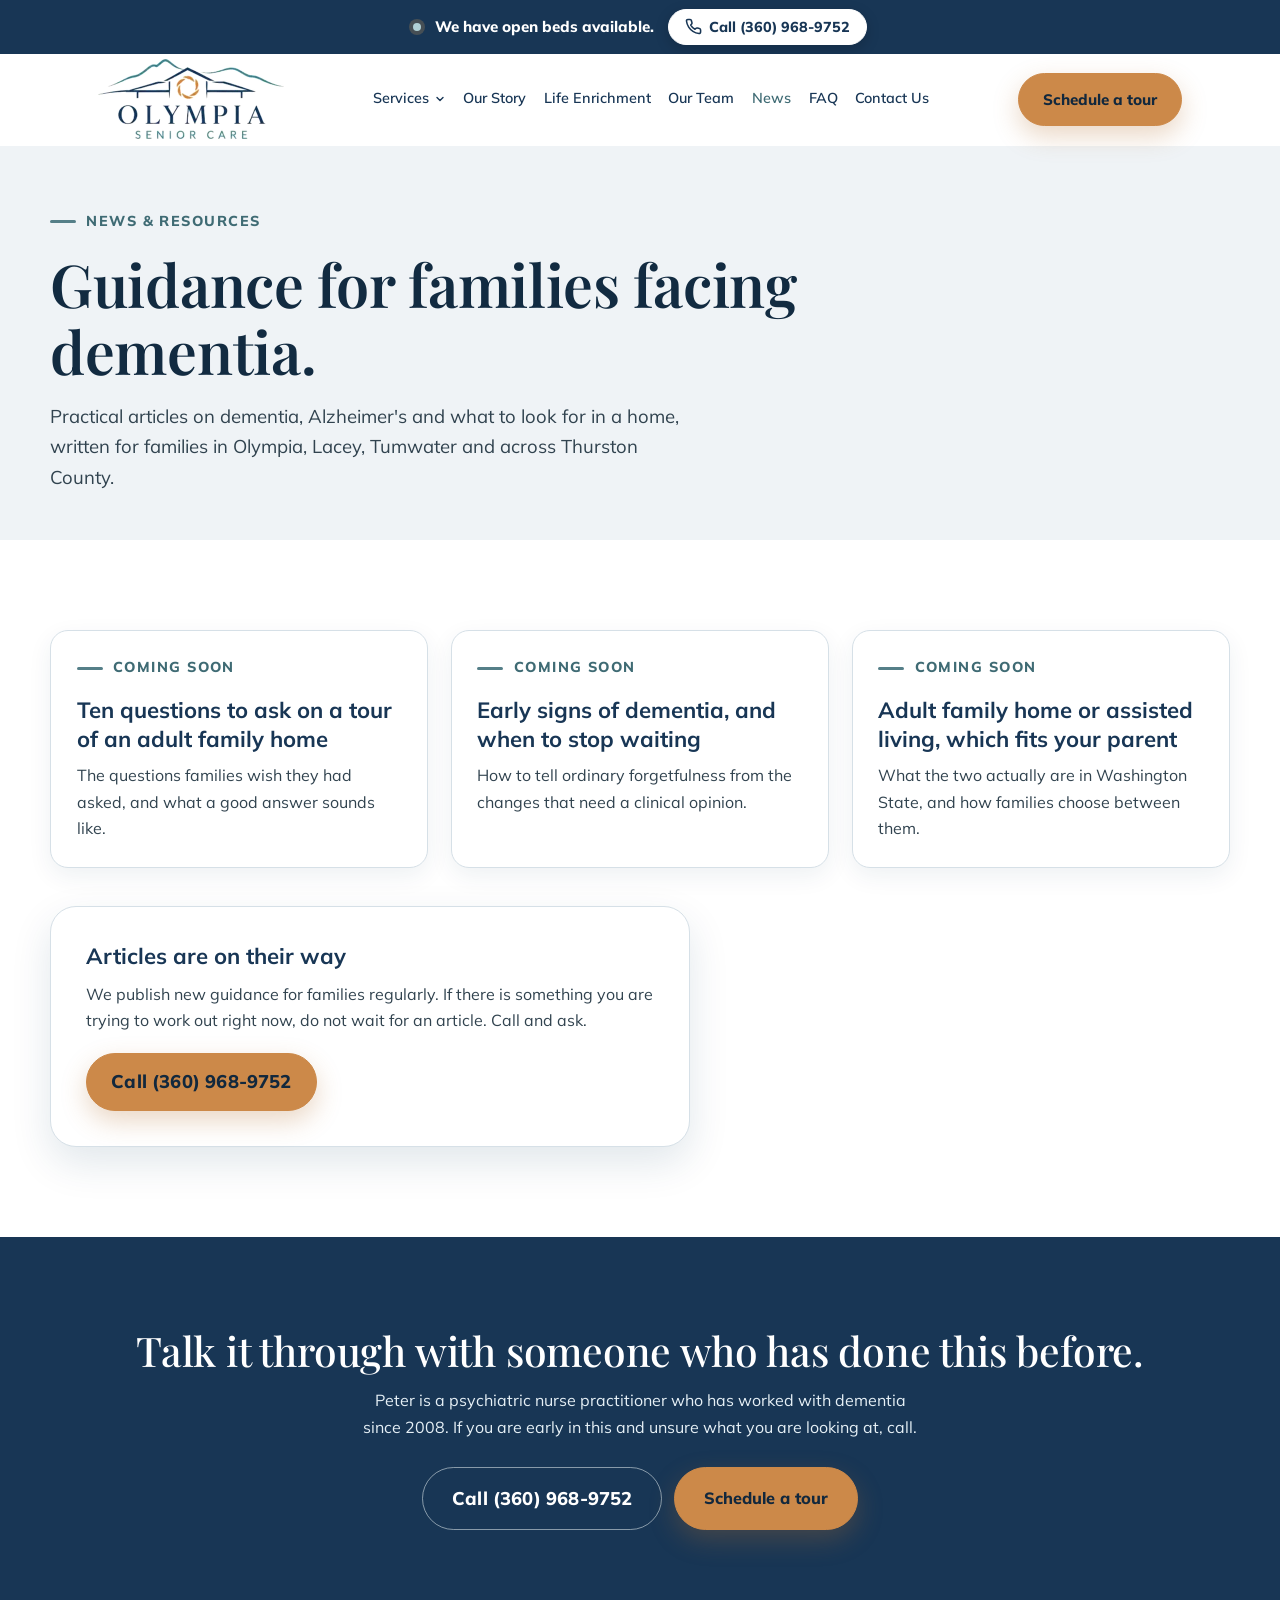
==== commit 6b7adaa4: "Phone numbers now read as buttons, not text links Peter could not tell the number in the pricing sec" ====
--- a/news/index.html
+++ b/news/index.html
@@ -6,7 +6,7 @@
 <title>News &amp; Dementia Care Resources | Olympia Senior Care, Olympia WA</title>
 <meta name="description" content="Articles and guidance for Thurston County families caring for someone with dementia or Alzheimer's, from Olympia Senior Care adult family home in West Olympia.">
 <link rel="canonical" href="https://olympiaseniorcarehome.com/news/">
-<style>@font-face{font-family:'Mulish';font-style:normal;font-weight:400;font-display:swap;src:url('../fonts/Mulish-400.woff2') format('woff2')}@font-face{font-family:'Mulish';font-style:normal;font-weight:600;font-display:swap;src:url('../fonts/Mulish-600.woff2') format('woff2')}@font-face{font-family:'Mulish';font-style:normal;font-weight:700;font-display:swap;src:url('../fonts/Mulish-700.woff2') format('woff2')}@font-face{font-family:'Mulish';font-style:normal;font-weight:800;font-display:swap;src:url('../fonts/Mulish-800.woff2') format('woff2')}@font-face{font-family:'Playfair Display';font-style:normal;font-weight:500;font-display:swap;src:url('../fonts/PlayfairDisplay-500.woff2') format('woff2')}@font-face{font-family:'Playfair Display';font-style:normal;font-weight:600;font-display:swap;src:url('../fonts/PlayfairDisplay-600.woff2') format('woff2')}@font-face{font-family:'Playfair Display';font-style:normal;font-weight:700;font-display:swap;src:url('../fonts/PlayfairDisplay-700.woff2') format('woff2')}:root{--teal:#094A5C;--teal-deep:#063744;--teal-mid:#1C6377;--amber:#D07C1A;--gold:#8A5510;--amber-lt:#E8A857;--cream:#FBF6EE;--sand:#F4EADA;--sand-deep:#EADDC7;--white:#fff;--line:#E4D8C4;--ink:#0B2F3B;--body:#3A4A50;--muted:#5E6D73;--on-teal:#E4EDEF;--f-serif:'Newsreader',Georgia,'Times New Roman',serif;--f-sans:'Mulish',system-ui,-apple-system,'Segoe UI',sans-serif;--max:1180px;--pad:clamp(1.25rem,5vw,3rem);--r-sm:12px;--r-md:18px;--r-lg:26px;--pill:100px;--sh-sm:0 8px 24px rgba(9,74,92,.07);--sh-md:0 16px 40px rgba(9,74,92,.12);--sh-cta:0 10px 26px rgba(9,74,92,.24)}*{margin:0;padding:0;box-sizing:border-box}html{scroll-behavior:smooth}body{font-family:var(--f-sans);color:var(--body);background:var(--cream);line-height:1.65;-webkit-font-smoothing:antialiased}img{max-width:100%;height:auto;display:block}a{color:var(--teal);text-underline-offset:3px}h1,h2,h3,h4{font-family:var(--f-serif);color:var(--ink);font-weight:500;line-height:1.14;letter-spacing:-.01em}h1{font-size:clamp(2.25rem,5vw,3.7rem)}h2{font-size:clamp(1.8rem,3.5vw,2.55rem)}h3{font-size:1.55rem;font-weight:600;color:var(--teal)}h4{font-size:1.2rem;font-weight:600}section{padding:clamp(3.5rem,7vw,6rem) var(--pad)}.inner{max-width:var(--max);margin:0 auto}.narrow{max-width:760px;margin:0 auto}.eyebrow{font-family:var(--f-sans);font-weight:800;font-size:.88rem;letter-spacing:.12em;text-transform:uppercase;color:var(--gold);margin-bottom:1rem;display:flex;align-items:center;gap:.65rem;width:fit-content}.eyebrow::before{content:"";flex:none;width:26px;height:3px;border-radius:2px;background:var(--amber)}.center .eyebrow{margin-left:auto;margin-right:auto}.lede{font-size:clamp(1.03rem,1.5vw,1.16rem);max-width:58ch}.sec-head{max-width:62ch;margin-bottom:clamp(1.8rem,3vw,2.6rem)}.sec-head p{margin-top:.75rem}em.accent{font-style:italic;color:var(--teal-mid)}.sand{background:var(--sand)}p+p{margin-top:1rem}.center{text-align:center}.center .sec-head,.center .lede{margin-left:auto;margin-right:auto}.skip{position:absolute;left:-9999px;top:0;background:var(--teal);color:#fff;padding:.7rem 1.1rem;border-radius:0 0 var(--r-sm) 0;z-index:200;font-weight:700}.skip:focus{left:0}.logo{display:flex;align-items:center;gap:.6rem;text-decoration:none}.logo img{height:46px;width:auto}@media(max-width:560px){.logo img{height:38px}}.nav{position:sticky;top:0;z-index:60;background:rgba(251,246,238,.92);backdrop-filter:blur(10px);border-bottom:1px solid transparent;transition:border-color .2s,box-shadow .2s}.nav.stuck{border-bottom-color:var(--line);box-shadow:var(--sh-sm)}.nav-in{max-width:var(--max);margin:0 auto;padding:.6rem var(--pad);display:flex;align-items:center;justify-content:space-between;gap:1rem}.nav-links{display:flex;gap:1.35rem}.nav-links a{font-weight:600;font-size:.9rem;color:var(--teal);text-decoration:none;padding:.4rem 0}.nav-links a:hover{color:var(--gold)}.nav-cta{display:flex;align-items:center;gap:.8rem}.nav-phone{font-weight:800;color:var(--teal);text-decoration:none;font-size:.95rem;white-space:nowrap}.menu-toggle{display:none;background:none;border:0;color:var(--teal);cursor:pointer;padding:.35rem}.drawer{display:none;border-top:1px solid var(--line);background:var(--cream);padding:.6rem var(--pad) 1.1rem}.drawer.open{display:block}.drawer a{display:block;padding:.7rem 0;font-weight:600;color:var(--teal);text-decoration:none;border-bottom:1px solid var(--line)}.drawer .btn{margin-top:.9rem;width:100%}.btn{display:inline-flex;align-items:center;justify-content:center;gap:.5rem;min-height:44px;padding:.8rem 1.5rem;border-radius:var(--pill);font-family:var(--f-sans);font-weight:700;font-size:.95rem;text-decoration:none;border:1.5px solid transparent;cursor:pointer;transition:transform .15s,background .15s,color .15s}.btn-primary{background:var(--teal);color:#fff;box-shadow:var(--sh-cta)}.btn-primary:hover{background:var(--teal-deep);transform:translateY(-2px)}.btn-secondary{border-color:var(--teal);color:var(--teal);background:transparent}.btn-secondary:hover{background:var(--teal);color:#fff;transform:translateY(-2px)}.btn-ghost{border-color:rgba(228,237,239,.55);color:#fff;background:transparent}.btn-ghost:hover{background:#fff;color:var(--teal)}.btn-lg{font-size:1.02rem;padding:.95rem 1.8rem}a:focus-visible,button:focus-visible,input:focus-visible,textarea:focus-visible,select:focus-visible{outline:3px solid var(--teal);outline-offset:2px}.on-teal a:focus-visible,.on-teal button:focus-visible{outline-color:#fff}.hero{padding-top:clamp(2.2rem,4.5vw,3.4rem)}.hero-grid{display:grid;grid-template-columns:1.02fr .98fr;gap:clamp(2rem,5vw,4rem);align-items:center}.hero-photo{border-radius:var(--r-lg);overflow:hidden;box-shadow:var(--sh-md);aspect-ratio:4/5}.hero-photo img{width:100%;height:100%;object-fit:cover}.hero-actions{display:flex;flex-wrap:wrap;gap:.75rem;margin:1.7rem 0 1.4rem}.trust{display:flex;flex-wrap:wrap;gap:.5rem .9rem;list-style:none;font-size:.88rem;color:var(--muted);font-weight:600}.trust li{display:flex;align-items:center;gap:.4rem}.trust svg{flex:none;color:var(--teal-mid)}.badge{display:inline-flex;align-items:center;gap:.45rem;background:var(--sand-deep);color:var(--gold);font-weight:800;font-size:.76rem;letter-spacing:.06em;text-transform:uppercase;padding:.4rem .85rem;border-radius:var(--pill);margin-bottom:1rem}.badge .dot{width:7px;height:7px;border-radius:50%;background:var(--amber)}.facts{background:var(--teal);padding:clamp(2rem,4vw,2.9rem) var(--pad)}.facts-grid{display:grid;grid-template-columns:repeat(4,1fr);gap:1.5rem;text-align:center}.facts b{display:block;font-family:var(--f-serif);font-size:clamp(1.7rem,3vw,2.3rem);color:#fff;font-weight:500;line-height:1.1}.facts span{display:block;color:var(--on-teal);font-size:.83rem;margin-top:.3rem;letter-spacing:.03em}.grid-3{display:grid;grid-template-columns:repeat(3,1fr);gap:1.4rem}.grid-2{display:grid;grid-template-columns:repeat(2,1fr);gap:1.4rem}.card{background:var(--white);border:1px solid var(--line);border-radius:var(--r-md);padding:1.6rem;box-shadow:var(--sh-sm);transition:transform .18s,box-shadow .18s}.card:hover{transform:translateY(-4px);box-shadow:var(--sh-md)}.card h3{margin-bottom:.55rem}.card .num{font-family:var(--f-serif);font-size:2rem;color:var(--amber);line-height:1;display:block;margin-bottom:.5rem}.icon{width:42px;height:42px;border-radius:12px;background:var(--sand-deep);color:var(--teal);display:grid;place-items:center;margin-bottom:.95rem}.ticks{list-style:none;margin-top:.9rem;display:grid;gap:.55rem}.ticks li{display:flex;gap:.6rem;align-items:flex-start;font-size:.95rem}.ticks svg{flex:none;margin-top:.35rem;color:var(--amber)}.tags{display:flex;flex-wrap:wrap;gap:.55rem;list-style:none;margin-top:1.2rem}.tags li{background:var(--white);border:1px solid var(--line);border-radius:var(--pill);padding:.45rem 1rem;font-size:.92rem;font-weight:600;color:var(--ink)}.sand .tags li{background:var(--cream)}.lead-in{display:block;font-family:var(--f-sans);font-size:.74rem;font-weight:800;letter-spacing:.12em;text-transform:uppercase;color:var(--gold);margin-bottom:.5rem}.more{display:inline-flex;align-items:center;gap:.4rem;font-weight:700;font-size:.94rem;text-decoration:none;margin-top:1.1rem}.more:hover{text-decoration:underline}.compare{display:grid;grid-template-columns:1fr 1fr;gap:1.2rem;margin-top:1.8rem}.compare>div{border-radius:var(--r-md);padding:1.5rem;border:1px solid var(--line)}.compare .them{background:var(--white)}.compare .us{background:var(--teal);border-color:var(--teal)}.compare .us h4,.compare .us p{color:#fff}.compare .us .big{color:var(--amber-lt)}.compare .big{font-family:var(--f-serif);font-size:clamp(2.2rem,5vw,3rem);line-height:1;color:var(--muted);display:block;margin-bottom:.4rem}.compare p{font-size:.93rem;margin-top:.5rem;color:var(--muted)}.compare .us p{color:var(--on-teal)}.quote{background:var(--sand);border-left:4px solid var(--amber);border-radius:0 var(--r-md) var(--r-md) 0;padding:1.6rem 1.8rem;margin:1.6rem 0}.quote p{font-family:var(--f-serif);font-size:clamp(1.15rem,2vw,1.4rem);line-height:1.45;color:var(--ink);font-style:italic}.quote cite{display:block;margin-top:.9rem;font-family:var(--f-sans);font-style:normal;font-size:.83rem;font-weight:800;letter-spacing:.1em;text-transform:uppercase;color:var(--gold)}.split{display:grid;grid-template-columns:1fr 1fr;gap:clamp(2rem,5vw,3.6rem);align-items:center}.split img{border-radius:var(--r-lg);box-shadow:var(--sh-md)}.split img.portrait{max-width:min(470px,100%);margin-inline:auto}.split.flip>*:first-child{order:2}.team-grid{display:grid;grid-template-columns:repeat(3,1fr);gap:1.4rem}.member{background:var(--white);border:1px solid var(--line);border-radius:var(--r-md);overflow:hidden;box-shadow:var(--sh-sm);display:flex;flex-direction:column}.member .por{aspect-ratio:1/1;background:linear-gradient(145deg,var(--sand-deep),var(--sand));display:grid;place-items:center;position:relative;border-bottom:1px solid var(--line)}.member .mono{font-family:var(--f-serif);font-size:3.2rem;color:var(--teal);opacity:.55}.member .por .tag{position:absolute;bottom:.7rem;left:.7rem;background:rgba(255,255,255,.92);color:var(--gold);font-size:.66rem;font-weight:800;letter-spacing:.08em;text-transform:uppercase;padding:.28rem .6rem;border-radius:var(--pill)}.member .body{padding:1.4rem;flex:1;display:flex;flex-direction:column}.member .role{font-size:.87rem;color:var(--muted);margin-top:.15rem}.member .yrs{font-size:.78rem;font-weight:800;letter-spacing:.06em;text-transform:uppercase;color:var(--gold);margin-top:.7rem}.member blockquote{font-family:var(--f-serif);font-style:italic;color:var(--ink);font-size:1rem;line-height:1.5;margin-top:.9rem;padding-top:.9rem;border-top:1px solid var(--line)}.gal{display:grid;grid-template-columns:repeat(4,1fr);gap:1rem}.gal figure{border-radius:var(--r-md);overflow:hidden;position:relative;background:var(--sand);aspect-ratio:4/3}.gal img{width:100%;height:100%;object-fit:cover;transition:transform .4s}.gal figure:hover img{transform:scale(1.04)}.gal figcaption{position:absolute;left:.6rem;bottom:.6rem;background:rgba(255,255,255,.93);color:var(--teal);font-size:.73rem;font-weight:700;padding:.3rem .62rem;border-radius:var(--pill)}.gal .wide{grid-column:span 2;aspect-ratio:8/3}.feats{display:grid;grid-template-columns:repeat(3,1fr);gap:1.4rem}.feat{background:var(--white);border:1px solid var(--line);border-radius:var(--r-md);overflow:hidden;box-shadow:var(--sh-sm);transition:transform .18s,box-shadow .18s}.feat:hover{transform:translateY(-4px);box-shadow:var(--sh-md)}.feat .shot{aspect-ratio:4/3;overflow:hidden}.feat .shot img{width:100%;height:100%;object-fit:cover;transition:transform .4s}.feat:hover .shot img{transform:scale(1.04)}.feat .txt{padding:1.35rem}.feat h3{font-size:1.4rem;margin-bottom:.45rem}.feat p{font-size:.95rem}.faqs{max-width:840px;margin:0 auto;border-top:1px solid var(--line)}.faq{border-bottom:1px solid var(--line)}.faq summary{list-style:none;cursor:pointer;display:block;position:relative;padding:1.35rem 3.2rem 1.35rem 0;font-family:var(--f-serif);font-size:1.38rem;font-weight:500;color:var(--ink);line-height:1.3}.faq summary::-webkit-details-marker{display:none}.faq summary:hover{color:var(--teal-mid)}.faq summary::after{content:"+";position:absolute;right:.4rem;top:50%;transform:translateY(-50%);font-family:var(--f-sans);font-size:1.7rem;font-weight:300;line-height:1;color:var(--amber);transition:transform .2s}.faq[open] summary{color:var(--teal-mid)}.faq[open] summary::after{transform:translateY(-50%) rotate(45deg)}.faq .a{padding:0 3.2rem 1.5rem 0;font-size:1rem;line-height:1.72;color:var(--body)}.loc{display:grid;grid-template-columns:1fr 1.15fr;align-items:stretch;padding:0}.loc-copy{padding:clamp(2.4rem,5vw,3.6rem) var(--pad);display:flex;flex-direction:column;justify-content:center;gap:.5rem}.loc-copy .addr{font-family:var(--f-serif);font-size:1.35rem;color:var(--ink);line-height:1.4}.loc-map{position:relative;min-height:360px;background:var(--sand-deep)}.loc-map iframe{position:absolute;inset:0;width:100%;height:100%;border:0}.member .por img{width:100%;height:100%;object-fit:cover}.tour{max-width:980px;margin:0 auto;border-radius:var(--r-lg);overflow:hidden;box-shadow:var(--sh-md);background:var(--ink)}.tour video{display:block;width:100%;height:auto;aspect-ratio:16/9;background:var(--ink)}.acts{display:flex;flex-wrap:wrap;justify-content:center;gap:1.4rem}.acts .feat{flex:0 1 calc((100% - 2.8rem)/3)}.feat .shot.blank{display:grid;place-items:center;background:linear-gradient(145deg,var(--sand-deep),var(--sand));color:var(--teal)}.feat .shot.blank svg{width:64px;height:64px;opacity:.85}.quote.big p{font-size:clamp(1.35rem,2.6vw,1.85rem)}.cta-band .tagline{font-family:var(--f-serif);font-style:italic;font-size:clamp(1.2rem,2vw,1.45rem);color:var(--amber-lt)}.contact-grid{display:grid;grid-template-columns:1fr 1fr;gap:clamp(2rem,5vw,3.4rem);align-items:start}.panel{background:var(--white);border:1px solid var(--line);border-radius:var(--r-lg);padding:clamp(1.5rem,3vw,2.2rem);box-shadow:var(--sh-md)}.field{margin-bottom:1rem}label{display:block;font-size:.74rem;font-weight:800;letter-spacing:.09em;text-transform:uppercase;color:var(--muted);margin-bottom:.4rem}input,textarea,select{width:100%;background:var(--cream);border:1px solid var(--line);border-radius:var(--r-sm);padding:.8rem 1rem;font-family:var(--f-sans);font-size:1rem;color:var(--body)}input::placeholder,textarea::placeholder{color:var(--muted);opacity:.75}input:focus,textarea:focus,select:focus{border-color:var(--teal-mid);background:#fff;box-shadow:0 0 0 3px rgba(28,99,119,.14);outline:none}.form-note{font-size:.82rem;color:var(--muted);margin-top:.85rem}.contact-list{list-style:none;display:grid;gap:1.1rem;margin-top:1.6rem}.contact-list li{display:flex;gap:.85rem;align-items:flex-start}.contact-list svg{flex:none;margin-top:.25rem;color:var(--teal-mid)}.contact-list b{display:block;color:var(--ink);font-size:.95rem}.contact-list a{font-weight:700;text-decoration:none}.contact-list a:hover{text-decoration:underline}.ok{display:none;background:var(--sand);border:1px solid var(--amber);border-radius:var(--r-md);padding:1.4rem;color:var(--ink)}.ok.show{display:block}.cta-band{background:var(--teal);color:#fff;text-align:center}.cta-band h2,.cta-band p{color:#fff}.cta-band p{max-width:56ch;margin:.9rem auto 0;color:var(--on-teal)}.cta-band .hero-actions{justify-content:center}.page-head{background:var(--sand);padding:clamp(2.6rem,5vw,4rem) var(--pad) clamp(2.2rem,4vw,3rem)}.prose{max-width:68ch}.prose h2{margin:2.4rem 0 .8rem}.prose h3{margin:1.8rem 0 .5rem}.prose ul{margin:1rem 0 1rem 1.1rem;display:grid;gap:.5rem}.prose img{border-radius:var(--r-lg);box-shadow:var(--sh-md);margin:1.8rem 0}.foot{background:var(--teal-deep);color:var(--on-teal);padding:clamp(3rem,5vw,4rem) var(--pad) 1.6rem}.foot-grid{display:grid;grid-template-columns:1.3fr 1fr 1fr 1fr;gap:2.2rem;max-width:var(--max);margin:0 auto}.foot h4{color:#fff;font-family:var(--f-sans);font-size:.76rem;font-weight:800;letter-spacing:.13em;text-transform:uppercase;margin-bottom:1rem}.foot a{color:var(--on-teal);text-decoration:none}.foot a:hover{color:#fff;text-decoration:underline}.foot ul{list-style:none;display:grid;gap:.6rem;font-size:.93rem}.foot .brandline{font-family:var(--f-serif);font-size:1.15rem;color:#fff;margin-bottom:.6rem}.foot .tag{font-size:.93rem;max-width:34ch}.foot-bot{max-width:var(--max);margin:2.4rem auto 0;padding-top:1.3rem;border-top:1px solid rgba(228,237,239,.18);display:flex;flex-wrap:wrap;gap:.6rem 1.4rem;justify-content:space-between;font-size:.8rem;color:rgba(228,237,239,.78)}.foot-logo{height:54px;width:auto;margin-bottom:1rem;filter:brightness(0) invert(1);opacity:.95}@media(max-width:960px){.acts .feat{flex-basis:calc((100% - 1.4rem)/2)}.loc{grid-template-columns:1fr}.loc-map{min-height:300px}.feats{grid-template-columns:repeat(2,1fr)}.hero-grid{grid-template-columns:1fr}.hero-photo{order:-1;aspect-ratio:4/3;max-height:400px}.grid-3,.team-grid{grid-template-columns:repeat(2,1fr)}.split,.contact-grid{grid-template-columns:1fr}.split.flip>*:first-child{order:0}.facts-grid{grid-template-columns:repeat(2,1fr);gap:1.6rem}.foot-grid{grid-template-columns:1fr 1fr}.gal{grid-template-columns:repeat(2,1fr)}.gal .wide{grid-column:span 2;aspect-ratio:2/1}}@media(max-width:720px){.acts .feat{flex-basis:100%}.nav-links,.nav-phone{display:none}.menu-toggle{display:block}.grid-3,.grid-2,.team-grid,.compare,.feats{grid-template-columns:1fr}.foot-grid{grid-template-columns:1fr}}@media(max-width:420px){.facts-grid{grid-template-columns:1fr;gap:1.2rem}.btn{width:100%}.hero-actions{flex-direction:column}}@media(prefers-reduced-motion:reduce){html{scroll-behavior:auto}*{transition:none!important;animation:none!important}.card:hover,.btn:hover{transform:none}.gal figure:hover img{transform:none}}@media print{.nav,.cta-band,.contact{display:none}}@media(max-width:720px){body{font-size:1.125rem}.lede{font-size:1.2rem}h2{font-size:2rem}.eyebrow{font-size:.92rem}.feat p,.card p,.faq .a,.split p,.loc-copy p,.member p{font-size:1.08rem}.tags li{font-size:1rem}.hero-grid>div:not(.hero-photo),.sec-head,.page-head .inner,.split>div,.loc-copy,.contact-grid>div:first-child,.card,.feat .txt,.member .body,.narrow{text-align:center}.eyebrow,.sec-head,.lede{margin-left:auto;margin-right:auto}.trust,.tags,.hero-actions{justify-content:center}.quote{border-left:0;border-top:4px solid var(--amber);border-radius:var(--r-md);text-align:center}.split>div.prose,.prose,.ticks,.faqs,.faq,form,.panel,.contact-list{text-align:left}}section[id]{scroll-margin-top:76px}.carelist{margin-top:clamp(1.6rem,3vw,2.2rem);padding-top:clamp(1.4rem,3vw,1.9rem);border-top:1px solid rgba(228,237,239,.22);text-align:center}.carelist-h{font-weight:800;font-size:.8rem;letter-spacing:.12em;text-transform:uppercase;color:var(--amber-lt);margin:0 auto 1.1rem;max-width:60ch;line-height:1.5}.carelist ul{list-style:none;display:grid;grid-template-columns:repeat(3,auto);justify-content:center;gap:.75rem 2.6rem}.carelist li{display:flex;align-items:center;gap:.55rem;color:#fff;font-size:1.05rem;font-weight:600;text-align:left}.carelist svg{flex:none;color:var(--amber-lt)}@media(max-width:720px){.carelist ul{grid-template-columns:1fr 1fr;justify-content:stretch;gap:.85rem 1.1rem;max-width:420px;margin:0 auto}.carelist li{font-size:1.02rem;align-items:flex-start}.carelist svg{margin-top:.28rem}}@media(max-width:420px){.carelist ul{grid-template-columns:1fr;max-width:260px}}.nav-links{align-items:center}.nav-links a[aria-current="page"],.nav-links .on{color:var(--gold)}.has-sub{position:relative}.nav-links .sub-top{display:inline-flex;align-items:center;gap:.3rem}.chev{flex:none;transition:transform .2s}.has-sub:hover .chev,.has-sub:focus-within .chev,.has-sub.open .chev{transform:rotate(180deg)}.sub{position:absolute;top:calc(100% + .6rem);left:-1rem;min-width:300px;background:var(--white);border:1px solid var(--line);border-radius:var(--r-md);box-shadow:var(--sh-md);padding:.45rem;opacity:0;visibility:hidden;transform:translateY(6px);transition:opacity .15s,transform .15s,visibility .15s;z-index:70}.sub::before{content:"";position:absolute;left:0;right:0;top:-.9rem;height:.9rem}.has-sub:hover .sub,.has-sub:focus-within .sub,.has-sub.open .sub{opacity:1;visibility:visible;transform:none}.nav-links .sub a{display:block;padding:.62rem .85rem;border-radius:10px;font-size:.95rem;white-space:nowrap;color:var(--teal)}.nav-links .sub a:hover,.nav-links .sub a[aria-current="page"]{background:var(--sand);color:var(--teal)}.nav-links .sub .sub-all{margin-top:.3rem;border-top:1px solid var(--line);border-radius:0 0 10px 10px;padding-top:.75rem;color:var(--gold);font-size:.8rem;font-weight:800;letter-spacing:.1em;text-transform:uppercase}@media(max-width:1200px){.nav-phone{display:none}}@media(max-width:1020px){.nav-links{display:none}.menu-toggle{display:block}}.drawer.open{max-height:calc(100vh - 62px);overflow-y:auto}.drawer .drawer-top{border-bottom:0;padding-bottom:.3rem}.drawer-sub{margin:0 0 .5rem .15rem;padding-left:.95rem;border-left:2px solid var(--amber-lt)}.drawer .drawer-sub a{border-bottom:0;padding:.42rem 0;font-size:.97rem;color:var(--body)}.drawer-sub+a{border-top:1px solid var(--line)}.carelist a{color:#fff;text-decoration:underline;text-decoration-color:rgba(255,255,255,.45);text-underline-offset:4px;text-decoration-thickness:1px}.carelist a:hover{text-decoration-color:var(--amber-lt)}.ph-split{display:grid;grid-template-columns:1.05fr .95fr;gap:clamp(2rem,5vw,3.6rem);align-items:center}.ph-split h1{max-width:17ch}.ph-split .lede{margin-top:1rem}.ph-split img{width:100%;aspect-ratio:4/3;object-fit:cover;border-radius:var(--r-lg);box-shadow:var(--sh-md)}.checks{list-style:none;display:grid;grid-template-columns:1fr 1fr;gap:1rem 2.4rem;text-align:left}.checks.one{grid-template-columns:1fr;margin-top:1.2rem}.checks li{display:flex;gap:.7rem;align-items:flex-start;font-size:1.05rem;font-weight:600;color:var(--ink);line-height:1.5}.checks svg{flex:none;margin-top:.25rem;color:var(--amber)}.panel-lite{background:var(--white);border:1px solid var(--line);border-radius:var(--r-lg);padding:clamp(1.4rem,3vw,2.2rem);box-shadow:var(--sh-sm)}.note{margin-top:1.6rem;max-width:70ch}a.feat{display:block;text-decoration:none;color:inherit}a.feat .more{margin-top:.9rem}.feats.two{grid-template-columns:repeat(2,1fr)}.card .lead-in{margin-bottom:.6rem}.faq div.a p+p{margin-top:.8rem}.faq .a ul{margin:.7rem 0 0 1.2rem;display:grid;gap:.3rem}@media(max-width:960px){.ph-split{grid-template-columns:1fr}.ph-split img{max-height:340px}}@media(max-width:720px){.checks{grid-template-columns:1fr;width:fit-content;max-width:100%;margin-inline:auto}.checks li{font-size:1.06rem}.feats.two{grid-template-columns:1fr}.note{text-align:center;margin-inline:auto}}.drawer a.btn-primary{color:#fff;border-bottom:0}.drawer a.btn-primary{display:flex}.acts .card{flex:0 1 calc((100% - 2.8rem)/3)}.day .card .lead-in{margin-bottom:.35rem}@media(max-width:960px){.acts .card{flex-basis:calc((100% - 1.4rem)/2)}}@media(max-width:720px){.acts .card{flex-basis:100%}.card .icon{margin-inline:auto}}:root{--teal:#83152A;--teal-deep:#5E0E1E;--teal-mid:#9E2A3F;--amber:#83152A;--gold:#83152A;--amber-lt:#F2CCD3;--ink:#1F1B1C;--body:#3B3637;--muted:#665D5F;--on-teal:#F7E9EC;--line:#E6DBCB;--f-serif:'Playfair Display',Georgia,'Times New Roman',serif;--f-label:'Oswald','Arial Narrow',system-ui,sans-serif;--sh-sm:0 8px 24px rgba(60,18,26,.07);--sh-md:0 16px 40px rgba(60,18,26,.12);--sh-cta:0 10px 26px rgba(131,21,42,.26)}h1,h2,h3,h4{letter-spacing:-.005em}h1{font-weight:600}input:focus,textarea:focus,select:focus{box-shadow:0 0 0 3px rgba(131,21,42,.14)}.eyebrow,.carelist-h,.badge,.lead-in,.foot h4,.quote cite,.member .yrs,.nav-links .sub .sub-all{font-family:var(--f-label);font-weight:500}.eyebrow{font-size:.98rem;letter-spacing:.1em}.carelist-h{font-size:.92rem;letter-spacing:.1em}.badge{font-size:.82rem;letter-spacing:.08em}.lead-in{font-size:.86rem;letter-spacing:.1em}.foot h4{font-size:.9rem;letter-spacing:.12em}.quote cite{font-size:.9rem;letter-spacing:.1em}.nav-links .sub .sub-all{font-size:.88rem;letter-spacing:.1em}.logo img{height:44px;width:auto}.foot{background:#1F1B1C}.foot-logo{height:72px;width:auto}@media(max-width:560px){.logo img{height:34px}}@media(max-width:720px){.eyebrow{font-size:1rem}}@media(max-width:560px){.nav-cta{gap:.5rem;flex-shrink:0}.nav-cta .btn{white-space:nowrap;padding:.5rem .95rem;font-size:.86rem;min-height:40px;width:auto}.menu-toggle{padding:.25rem}}.logo{min-width:0}.logo img{object-fit:contain;object-position:left center;max-width:100%}:root{--f-label:var(--f-sans)}em.accent{font-style:normal}h3,h4{font-family:var(--f-sans);font-weight:700;letter-spacing:0;line-height:1.3}h3{font-size:1.38rem}.feat h3{font-size:1.3rem}.quote p{font-family:var(--f-sans);font-style:normal;font-weight:600;font-size:clamp(1.12rem,1.8vw,1.28rem);line-height:1.6;color:var(--ink)}.quote.big p{font-size:clamp(1.2rem,2.2vw,1.45rem)}.quote cite{font-family:var(--f-sans);font-weight:700;font-size:.95rem;letter-spacing:.02em;text-transform:none;color:var(--muted)}.member blockquote{font-family:var(--f-sans);font-style:normal;font-weight:600}.cta-band .tagline{font-family:var(--f-sans);font-style:normal;font-weight:700;font-size:1.15rem}.faq summary{font-family:var(--f-sans);font-weight:700;font-size:1.18rem;line-height:1.4}.loc-copy .addr{font-family:var(--f-sans);font-weight:700;font-size:1.2rem}.eyebrow,.carelist-h,.badge,.lead-in,.foot h4,.member .yrs,.nav-links .sub .sub-all{font-family:var(--f-sans);font-weight:800}.eyebrow{font-size:.9rem;letter-spacing:.1em}.carelist-h{font-size:.85rem;letter-spacing:.08em}.badge{font-size:.78rem;letter-spacing:.06em}.lead-in{font-size:.8rem;letter-spacing:.1em}.foot h4{font-size:.8rem;letter-spacing:.12em}.nav-links .sub .sub-all{font-size:.8rem;letter-spacing:.08em}@media(max-width:720px){.eyebrow{font-size:.95rem}.faq summary{font-size:1.12rem}}.team-grid.two{grid-template-columns:repeat(2,1fr);max-width:860px;margin-inline:auto}.member .por .mono{font-family:var(--f-serif)}.member .note-photo{font-size:.8rem;color:var(--muted);margin-top:.6rem}@media(max-width:720px){.team-grid.two{grid-template-columns:1fr}}.team-grid.two .member .por{aspect-ratio:16/9}:root{--teal:#0B3D5C;--teal-deep:#072C43;--teal-mid:#1D5F87;--amber:#2E8B57;--gold:#23704A;--amber-lt:#A7DDBF;--cream:#FFFFFF;--sand:#EEF5F9;--sand-deep:#DCEAF2;--line:#D5E3EC;--ink:#0E2A3B;--body:#33454F;--muted:#56666F;--on-teal:#E6F0F6;--orange:#C25700;--orange-deep:#A04700;--sh-sm:0 8px 24px rgba(11,61,92,.07);--sh-md:0 16px 40px rgba(11,61,92,.12);--sh-cta:0 10px 26px rgba(194,87,0,.28)}input:focus,textarea:focus,select:focus{box-shadow:0 0 0 3px rgba(11,61,92,.16)}.foot{background:#0A2E45}.btn-primary,.on-teal .btn-primary{background:var(--orange);color:#fff;border-color:var(--orange)}.btn-primary:hover,.on-teal .btn-primary:hover{background:var(--orange-deep);border-color:var(--orange-deep);color:#fff}.nav-phone{font-size:1.2rem;font-weight:800;color:var(--teal)}.btn[href^="tel:"]{font-size:1.15rem;font-weight:800;letter-spacing:.01em}.contact-list a[href^="tel:"]{font-size:1.3rem;font-weight:800}.foot a[href^="tel:"]{font-size:1.15rem;font-weight:800}.drawer a[href^="tel:"]{font-size:1.15rem;font-weight:800}.faq-group{margin-top:clamp(2.4rem,5vw,3.4rem)}.faq-group:first-child{margin-top:0}.faq-group>h2{margin-bottom:1.1rem}.faq .a ul{margin:.6rem 0 .8rem 1.2rem}.faq .a li{margin:.2rem 0}.faq .a p+p{margin-top:.7rem}.faq .a .say{border-left:4px solid var(--amber);background:var(--sand);padding:.8rem 1rem;border-radius:0 12px 12px 0;margin:.7rem 0}.faq .a b.short{display:block;color:var(--ink);margin-bottom:.5rem}.faq-cta{display:flex;flex-wrap:wrap;gap:.8rem;margin-top:.9rem}.benchmark{font-size:.95rem;color:var(--muted)}.tagline{font-family:var(--f-serif);font-size:1.3rem;color:var(--teal);margin-top:.6rem}.nav{background:rgba(255,255,255,.95)}.nav-links{gap:1.1rem}.nav-links a,.nav-links .sub-top{white-space:nowrap}@media(max-width:1320px){.nav-phone{display:none}}@media(max-width:1120px){.nav-links{display:none}.menu-toggle{display:block}}.nav-cta .btn{white-space:nowrap}:root{--teal:#0E4A7A;--teal-deep:#0A3559;--teal-mid:#1878C0;--amber:#10B0A8;--gold:#0B7A73;--amber-lt:#7FDCD3;--orange:#F8A038;--orange-deep:#E88C1E;--sand:#EEF6FA;--sand-deep:#DCEDF5;--line:#D3E4EE;--sh-cta:0 10px 26px rgba(232,140,30,.30)}.foot{background:#0A3559}.btn-primary,.on-teal .btn-primary{color:#0E2A3B;font-weight:800}.btn-primary:hover,.on-teal .btn-primary:hover{color:#0E2A3B}.logo img{height:58px}@media(max-width:560px){.logo img{height:44px}}.foot-logo{filter:none;opacity:1;height:84px;background:#fff;padding:10px 14px;border-radius:14px;box-sizing:content-box}:root{--teal:#183655;--teal-deep:#102540;--teal-mid:#2C5E84;--amber:#557F88;--gold:#3F6B74;--amber-lt:#AFD0D6;--orange:#CC8949;--orange-deep:#B5712F;--sand:#EFF3F6;--sand-deep:#DFE8EE;--line:#D6E0E7;--ink:#122B41;--body:#31434F;--muted:#56666F;--sh-cta:0 10px 26px rgba(181,113,47,.28)}.foot{background:#102540}.btn-primary,.on-teal .btn-primary{background:var(--orange);border-color:var(--orange);color:#12283D}.btn-primary:hover,.on-teal .btn-primary:hover{background:var(--orange-deep);border-color:var(--orange-deep);color:#fff}.logo img{height:80px}@media(max-width:900px){.logo img{height:64px}}@media(max-width:560px){.logo img{height:54px}}.nav-in{padding-top:.35rem;padding-bottom:.35rem}.foot-logo{height:92px}.gal figcaption{font-size:1rem;line-height:1.45}.facts span{font-size:.95rem}.badge{font-size:.9rem}.lead-in{font-size:.95rem}.carelist-h{font-size:.95rem}.quote cite{font-size:.95rem}.member .role{font-size:.95rem}.member .yrs{font-size:.95rem}.member .note-photo{font-size:.95rem}.member .por .tag{font-size:.88rem}label{font-size:.95rem}.form-note{font-size:.95rem}.foot h4{font-size:.95rem}.foot-bot{font-size:.9rem;line-height:1.5}.nav-links .sub .sub-all{font-size:.95rem}.nav-cta .btn{font-size:.95rem}.tag,.gal figcaption,.benchmark{letter-spacing:0}.photo-note{margin:0}.photo-note img{border-radius:var(--r-md);box-shadow:var(--sh-sm);width:100%;height:auto}.photo-note figcaption{margin-top:.7rem;font-size:1rem;color:var(--muted)}main>section:not(.hero):not(.facts),.foot{content-visibility:auto;contain-intrinsic-size:auto 600px}.gal figure{content-visibility:auto;contain-intrinsic-size:auto 320px}.callbar{display:none}@media(max-width:860px){.callbar{display:flex;gap:.6rem;position:fixed;left:0;right:0;bottom:0;z-index:70;padding:.6rem .8rem calc(.6rem + env(safe-area-inset-bottom));background:rgba(255,255,255,.96);backdrop-filter:blur(10px);border-top:1px solid var(--line);box-shadow:0 -6px 24px rgba(11,61,92,.10)}.callbar a{flex:1;display:inline-flex;align-items:center;justify-content:center;gap:.45rem;min-height:50px;border-radius:var(--pill);font-weight:800;font-size:1.05rem;text-decoration:none;letter-spacing:.01em}.callbar-call{background:var(--teal);color:#fff}.callbar-tour{background:var(--orange);color:#12283D}body{padding-bottom:78px}}@media(max-width:380px){.callbar a{font-size:.95rem;min-height:46px}}.fit-grid{display:grid;grid-template-columns:1fr 1fr;gap:clamp(1.2rem,3vw,2rem);align-items:start}.fit-col{background:var(--cream);border:1px solid var(--line);border-radius:var(--r-md);padding:clamp(1.2rem,2.5vw,1.8rem)}.fit-col h3{font-size:1.2rem;margin-bottom:.9rem}.fit-col ul{list-style:none;display:grid;gap:.6rem}.fit-col li{position:relative;padding-left:1.7rem;line-height:1.55}.fit-col li::before{position:absolute;left:0;top:.05rem;font-weight:800}.fit-yes{border-left:4px solid var(--amber)}.fit-yes li::before{content:"✓";color:var(--gold)}.fit-no{border-left:4px solid var(--line)}.fit-no li::before{content:"–";color:var(--muted)}.fit-note{margin-top:1rem;padding-top:.9rem;border-top:1px solid var(--line);color:var(--muted)}@media(max-width:820px){.fit-grid{grid-template-columns:1fr}}.announce{background:var(--teal);color:var(--on-teal)}.announce-in{max-width:var(--max);margin-inline:auto;padding:.55rem var(--pad);display:flex;flex-wrap:wrap;align-items:center;justify-content:center;gap:.45rem .9rem;font-size:.95rem;text-align:center;line-height:1.4}.announce b{color:#fff;font-weight:800}.announce .dot{width:8px;height:8px;border-radius:50%;background:var(--amber-lt);box-shadow:0 0 0 4px rgba(232,168,87,.22);flex:none}.announce a{color:#fff;font-weight:800;text-decoration:underline;text-underline-offset:3px;white-space:nowrap}@media(max-width:560px){.announce-in{font-size:.88rem;padding:.5rem 1rem}}.rev-grid{display:grid;grid-template-columns:repeat(auto-fit,minmax(320px,1fr));gap:1.4rem}.rev-grid:has(>:only-child){max-width:760px}.rev{background:var(--white);border:1px solid var(--line);border-radius:var(--r-md);padding:clamp(1.3rem,2.5vw,1.9rem);box-shadow:var(--sh-sm);margin:0;display:flex;flex-direction:column;gap:.9rem}.rev .stars{color:var(--amber);font-size:1.15rem;letter-spacing:.12em;line-height:1}.rev blockquote{font-family:var(--f-serif);font-size:clamp(1.05rem,1.8vw,1.22rem);line-height:1.5;color:var(--ink);margin:0}.rev figcaption{color:var(--muted);font-size:.95rem;font-weight:700;margin-top:auto}.steps{list-style:none;counter-reset:s;margin:0;display:grid;grid-template-columns:repeat(5,1fr);gap:1.2rem}@media(max-width:1040px){.steps{grid-template-columns:repeat(3,1fr)}}@media(max-width:700px){.steps{grid-template-columns:1fr}}.steps li{counter-increment:s;background:var(--cream);border:1px solid var(--line);border-radius:var(--r-md);padding:1.3rem 1.4rem 1.4rem}.steps li::before{content:counter(s);display:flex;align-items:center;justify-content:center;width:34px;height:34px;border-radius:50%;background:var(--teal);color:#fff;font-weight:800;font-size:1rem;margin-bottom:.8rem}.steps li b{display:block;font-size:1.08rem;color:var(--ink);margin-bottom:.35rem}.steps-cta{margin-top:clamp(1.8rem,3vw,2.4rem);text-align:center}.steps-cta h3{font-size:clamp(1.4rem,3vw,1.9rem);margin-bottom:1.1rem}.steps-btns{display:flex;gap:.8rem;flex-wrap:wrap;justify-content:center}.menu-card{margin:clamp(1.8rem,3vw,2.6rem) 0 0;text-align:center}.menu-card a{display:block;border-radius:var(--r-md);overflow:hidden;box-shadow:var(--sh-md);border:1px solid var(--line)}.menu-card img{width:100%}.menu-card figcaption{margin-top:.9rem;color:var(--muted);font-size:.95rem}.faq-call{margin-top:1.1rem;font-weight:700}.faq-call a{font-weight:800;white-space:nowrap}</style>
+<style>@font-face{font-family:'Mulish';font-style:normal;font-weight:400;font-display:swap;src:url('../fonts/Mulish-400.woff2') format('woff2')}@font-face{font-family:'Mulish';font-style:normal;font-weight:600;font-display:swap;src:url('../fonts/Mulish-600.woff2') format('woff2')}@font-face{font-family:'Mulish';font-style:normal;font-weight:700;font-display:swap;src:url('../fonts/Mulish-700.woff2') format('woff2')}@font-face{font-family:'Mulish';font-style:normal;font-weight:800;font-display:swap;src:url('../fonts/Mulish-800.woff2') format('woff2')}@font-face{font-family:'Playfair Display';font-style:normal;font-weight:500;font-display:swap;src:url('../fonts/PlayfairDisplay-500.woff2') format('woff2')}@font-face{font-family:'Playfair Display';font-style:normal;font-weight:600;font-display:swap;src:url('../fonts/PlayfairDisplay-600.woff2') format('woff2')}@font-face{font-family:'Playfair Display';font-style:normal;font-weight:700;font-display:swap;src:url('../fonts/PlayfairDisplay-700.woff2') format('woff2')}:root{--teal:#094A5C;--teal-deep:#063744;--teal-mid:#1C6377;--amber:#D07C1A;--gold:#8A5510;--amber-lt:#E8A857;--cream:#FBF6EE;--sand:#F4EADA;--sand-deep:#EADDC7;--white:#fff;--line:#E4D8C4;--ink:#0B2F3B;--body:#3A4A50;--muted:#5E6D73;--on-teal:#E4EDEF;--f-serif:'Newsreader',Georgia,'Times New Roman',serif;--f-sans:'Mulish',system-ui,-apple-system,'Segoe UI',sans-serif;--max:1180px;--pad:clamp(1.25rem,5vw,3rem);--r-sm:12px;--r-md:18px;--r-lg:26px;--pill:100px;--sh-sm:0 8px 24px rgba(9,74,92,.07);--sh-md:0 16px 40px rgba(9,74,92,.12);--sh-cta:0 10px 26px rgba(9,74,92,.24)}*{margin:0;padding:0;box-sizing:border-box}html{scroll-behavior:smooth}body{font-family:var(--f-sans);color:var(--body);background:var(--cream);line-height:1.65;-webkit-font-smoothing:antialiased}img{max-width:100%;height:auto;display:block}a{color:var(--teal);text-underline-offset:3px}h1,h2,h3,h4{font-family:var(--f-serif);color:var(--ink);font-weight:500;line-height:1.14;letter-spacing:-.01em}h1{font-size:clamp(2.25rem,5vw,3.7rem)}h2{font-size:clamp(1.8rem,3.5vw,2.55rem)}h3{font-size:1.55rem;font-weight:600;color:var(--teal)}h4{font-size:1.2rem;font-weight:600}section{padding:clamp(3.5rem,7vw,6rem) var(--pad)}.inner{max-width:var(--max);margin:0 auto}.narrow{max-width:760px;margin:0 auto}.eyebrow{font-family:var(--f-sans);font-weight:800;font-size:.88rem;letter-spacing:.12em;text-transform:uppercase;color:var(--gold);margin-bottom:1rem;display:flex;align-items:center;gap:.65rem;width:fit-content}.eyebrow::before{content:"";flex:none;width:26px;height:3px;border-radius:2px;background:var(--amber)}.center .eyebrow{margin-left:auto;margin-right:auto}.lede{font-size:clamp(1.03rem,1.5vw,1.16rem);max-width:58ch}.sec-head{max-width:62ch;margin-bottom:clamp(1.8rem,3vw,2.6rem)}.sec-head p{margin-top:.75rem}em.accent{font-style:italic;color:var(--teal-mid)}.sand{background:var(--sand)}p+p{margin-top:1rem}.center{text-align:center}.center .sec-head,.center .lede{margin-left:auto;margin-right:auto}.skip{position:absolute;left:-9999px;top:0;background:var(--teal);color:#fff;padding:.7rem 1.1rem;border-radius:0 0 var(--r-sm) 0;z-index:200;font-weight:700}.skip:focus{left:0}.logo{display:flex;align-items:center;gap:.6rem;text-decoration:none}.logo img{height:46px;width:auto}@media(max-width:560px){.logo img{height:38px}}.nav{position:sticky;top:0;z-index:60;background:rgba(251,246,238,.92);backdrop-filter:blur(10px);border-bottom:1px solid transparent;transition:border-color .2s,box-shadow .2s}.nav.stuck{border-bottom-color:var(--line);box-shadow:var(--sh-sm)}.nav-in{max-width:var(--max);margin:0 auto;padding:.6rem var(--pad);display:flex;align-items:center;justify-content:space-between;gap:1rem}.nav-links{display:flex;gap:1.35rem}.nav-links a{font-weight:600;font-size:.9rem;color:var(--teal);text-decoration:none;padding:.4rem 0}.nav-links a:hover{color:var(--gold)}.nav-cta{display:flex;align-items:center;gap:.8rem}.nav-phone{font-weight:800;color:var(--teal);text-decoration:none;font-size:.95rem;white-space:nowrap}.menu-toggle{display:none;background:none;border:0;color:var(--teal);cursor:pointer;padding:.35rem}.drawer{display:none;border-top:1px solid var(--line);background:var(--cream);padding:.6rem var(--pad) 1.1rem}.drawer.open{display:block}.drawer a{display:block;padding:.7rem 0;font-weight:600;color:var(--teal);text-decoration:none;border-bottom:1px solid var(--line)}.drawer .btn{margin-top:.9rem;width:100%}.btn{display:inline-flex;align-items:center;justify-content:center;gap:.5rem;min-height:44px;padding:.8rem 1.5rem;border-radius:var(--pill);font-family:var(--f-sans);font-weight:700;font-size:.95rem;text-decoration:none;border:1.5px solid transparent;cursor:pointer;transition:transform .15s,background .15s,color .15s}.btn-primary{background:var(--teal);color:#fff;box-shadow:var(--sh-cta)}.btn-primary:hover{background:var(--teal-deep);transform:translateY(-2px)}.btn-secondary{border-color:var(--teal);color:var(--teal);background:transparent}.btn-secondary:hover{background:var(--teal);color:#fff;transform:translateY(-2px)}.btn-ghost{border-color:rgba(228,237,239,.55);color:#fff;background:transparent}.btn-ghost:hover{background:#fff;color:var(--teal)}.btn-lg{font-size:1.02rem;padding:.95rem 1.8rem}a:focus-visible,button:focus-visible,input:focus-visible,textarea:focus-visible,select:focus-visible{outline:3px solid var(--teal);outline-offset:2px}.on-teal a:focus-visible,.on-teal button:focus-visible{outline-color:#fff}.hero{padding-top:clamp(2.2rem,4.5vw,3.4rem)}.hero-grid{display:grid;grid-template-columns:1.02fr .98fr;gap:clamp(2rem,5vw,4rem);align-items:center}.hero-photo{border-radius:var(--r-lg);overflow:hidden;box-shadow:var(--sh-md);aspect-ratio:4/5}.hero-photo img{width:100%;height:100%;object-fit:cover}.hero-actions{display:flex;flex-wrap:wrap;gap:.75rem;margin:1.7rem 0 1.4rem}.trust{display:flex;flex-wrap:wrap;gap:.5rem .9rem;list-style:none;font-size:.88rem;color:var(--muted);font-weight:600}.trust li{display:flex;align-items:center;gap:.4rem}.trust svg{flex:none;color:var(--teal-mid)}.badge{display:inline-flex;align-items:center;gap:.45rem;background:var(--sand-deep);color:var(--gold);font-weight:800;font-size:.76rem;letter-spacing:.06em;text-transform:uppercase;padding:.4rem .85rem;border-radius:var(--pill);margin-bottom:1rem}.badge .dot{width:7px;height:7px;border-radius:50%;background:var(--amber)}.facts{background:var(--teal);padding:clamp(2rem,4vw,2.9rem) var(--pad)}.facts-grid{display:grid;grid-template-columns:repeat(4,1fr);gap:1.5rem;text-align:center}.facts b{display:block;font-family:var(--f-serif);font-size:clamp(1.7rem,3vw,2.3rem);color:#fff;font-weight:500;line-height:1.1}.facts span{display:block;color:var(--on-teal);font-size:.83rem;margin-top:.3rem;letter-spacing:.03em}.grid-3{display:grid;grid-template-columns:repeat(3,1fr);gap:1.4rem}.grid-2{display:grid;grid-template-columns:repeat(2,1fr);gap:1.4rem}.card{background:var(--white);border:1px solid var(--line);border-radius:var(--r-md);padding:1.6rem;box-shadow:var(--sh-sm);transition:transform .18s,box-shadow .18s}.card:hover{transform:translateY(-4px);box-shadow:var(--sh-md)}.card h3{margin-bottom:.55rem}.card .num{font-family:var(--f-serif);font-size:2rem;color:var(--amber);line-height:1;display:block;margin-bottom:.5rem}.icon{width:42px;height:42px;border-radius:12px;background:var(--sand-deep);color:var(--teal);display:grid;place-items:center;margin-bottom:.95rem}.ticks{list-style:none;margin-top:.9rem;display:grid;gap:.55rem}.ticks li{display:flex;gap:.6rem;align-items:flex-start;font-size:.95rem}.ticks svg{flex:none;margin-top:.35rem;color:var(--amber)}.tags{display:flex;flex-wrap:wrap;gap:.55rem;list-style:none;margin-top:1.2rem}.tags li{background:var(--white);border:1px solid var(--line);border-radius:var(--pill);padding:.45rem 1rem;font-size:.92rem;font-weight:600;color:var(--ink)}.sand .tags li{background:var(--cream)}.lead-in{display:block;font-family:var(--f-sans);font-size:.74rem;font-weight:800;letter-spacing:.12em;text-transform:uppercase;color:var(--gold);margin-bottom:.5rem}.more{display:inline-flex;align-items:center;gap:.4rem;font-weight:700;font-size:.94rem;text-decoration:none;margin-top:1.1rem}.more:hover{text-decoration:underline}.compare{display:grid;grid-template-columns:1fr 1fr;gap:1.2rem;margin-top:1.8rem}.compare>div{border-radius:var(--r-md);padding:1.5rem;border:1px solid var(--line)}.compare .them{background:var(--white)}.compare .us{background:var(--teal);border-color:var(--teal)}.compare .us h4,.compare .us p{color:#fff}.compare .us .big{color:var(--amber-lt)}.compare .big{font-family:var(--f-serif);font-size:clamp(2.2rem,5vw,3rem);line-height:1;color:var(--muted);display:block;margin-bottom:.4rem}.compare p{font-size:.93rem;margin-top:.5rem;color:var(--muted)}.compare .us p{color:var(--on-teal)}.quote{background:var(--sand);border-left:4px solid var(--amber);border-radius:0 var(--r-md) var(--r-md) 0;padding:1.6rem 1.8rem;margin:1.6rem 0}.quote p{font-family:var(--f-serif);font-size:clamp(1.15rem,2vw,1.4rem);line-height:1.45;color:var(--ink);font-style:italic}.quote cite{display:block;margin-top:.9rem;font-family:var(--f-sans);font-style:normal;font-size:.83rem;font-weight:800;letter-spacing:.1em;text-transform:uppercase;color:var(--gold)}.split{display:grid;grid-template-columns:1fr 1fr;gap:clamp(2rem,5vw,3.6rem);align-items:center}.split img{border-radius:var(--r-lg);box-shadow:var(--sh-md)}.split img.portrait{max-width:min(470px,100%);margin-inline:auto}.split.flip>*:first-child{order:2}.team-grid{display:grid;grid-template-columns:repeat(3,1fr);gap:1.4rem}.member{background:var(--white);border:1px solid var(--line);border-radius:var(--r-md);overflow:hidden;box-shadow:var(--sh-sm);display:flex;flex-direction:column}.member .por{aspect-ratio:1/1;background:linear-gradient(145deg,var(--sand-deep),var(--sand));display:grid;place-items:center;position:relative;border-bottom:1px solid var(--line)}.member .mono{font-family:var(--f-serif);font-size:3.2rem;color:var(--teal);opacity:.55}.member .por .tag{position:absolute;bottom:.7rem;left:.7rem;background:rgba(255,255,255,.92);color:var(--gold);font-size:.66rem;font-weight:800;letter-spacing:.08em;text-transform:uppercase;padding:.28rem .6rem;border-radius:var(--pill)}.member .body{padding:1.4rem;flex:1;display:flex;flex-direction:column}.member .role{font-size:.87rem;color:var(--muted);margin-top:.15rem}.member .yrs{font-size:.78rem;font-weight:800;letter-spacing:.06em;text-transform:uppercase;color:var(--gold);margin-top:.7rem}.member blockquote{font-family:var(--f-serif);font-style:italic;color:var(--ink);font-size:1rem;line-height:1.5;margin-top:.9rem;padding-top:.9rem;border-top:1px solid var(--line)}.gal{display:grid;grid-template-columns:repeat(4,1fr);gap:1rem}.gal figure{border-radius:var(--r-md);overflow:hidden;position:relative;background:var(--sand);aspect-ratio:4/3}.gal img{width:100%;height:100%;object-fit:cover;transition:transform .4s}.gal figure:hover img{transform:scale(1.04)}.gal figcaption{position:absolute;left:.6rem;bottom:.6rem;background:rgba(255,255,255,.93);color:var(--teal);font-size:.73rem;font-weight:700;padding:.3rem .62rem;border-radius:var(--pill)}.gal .wide{grid-column:span 2;aspect-ratio:8/3}.feats{display:grid;grid-template-columns:repeat(3,1fr);gap:1.4rem}.feat{background:var(--white);border:1px solid var(--line);border-radius:var(--r-md);overflow:hidden;box-shadow:var(--sh-sm);transition:transform .18s,box-shadow .18s}.feat:hover{transform:translateY(-4px);box-shadow:var(--sh-md)}.feat .shot{aspect-ratio:4/3;overflow:hidden}.feat .shot img{width:100%;height:100%;object-fit:cover;transition:transform .4s}.feat:hover .shot img{transform:scale(1.04)}.feat .txt{padding:1.35rem}.feat h3{font-size:1.4rem;margin-bottom:.45rem}.feat p{font-size:.95rem}.faqs{max-width:840px;margin:0 auto;border-top:1px solid var(--line)}.faq{border-bottom:1px solid var(--line)}.faq summary{list-style:none;cursor:pointer;display:block;position:relative;padding:1.35rem 3.2rem 1.35rem 0;font-family:var(--f-serif);font-size:1.38rem;font-weight:500;color:var(--ink);line-height:1.3}.faq summary::-webkit-details-marker{display:none}.faq summary:hover{color:var(--teal-mid)}.faq summary::after{content:"+";position:absolute;right:.4rem;top:50%;transform:translateY(-50%);font-family:var(--f-sans);font-size:1.7rem;font-weight:300;line-height:1;color:var(--amber);transition:transform .2s}.faq[open] summary{color:var(--teal-mid)}.faq[open] summary::after{transform:translateY(-50%) rotate(45deg)}.faq .a{padding:0 3.2rem 1.5rem 0;font-size:1rem;line-height:1.72;color:var(--body)}.loc{display:grid;grid-template-columns:1fr 1.15fr;align-items:stretch;padding:0}.loc-copy{padding:clamp(2.4rem,5vw,3.6rem) var(--pad);display:flex;flex-direction:column;justify-content:center;gap:.5rem}.loc-copy .addr{font-family:var(--f-serif);font-size:1.35rem;color:var(--ink);line-height:1.4}.loc-map{position:relative;min-height:360px;background:var(--sand-deep)}.loc-map iframe{position:absolute;inset:0;width:100%;height:100%;border:0}.member .por img{width:100%;height:100%;object-fit:cover}.tour{max-width:980px;margin:0 auto;border-radius:var(--r-lg);overflow:hidden;box-shadow:var(--sh-md);background:var(--ink)}.tour video{display:block;width:100%;height:auto;aspect-ratio:16/9;background:var(--ink)}.acts{display:flex;flex-wrap:wrap;justify-content:center;gap:1.4rem}.acts .feat{flex:0 1 calc((100% - 2.8rem)/3)}.feat .shot.blank{display:grid;place-items:center;background:linear-gradient(145deg,var(--sand-deep),var(--sand));color:var(--teal)}.feat .shot.blank svg{width:64px;height:64px;opacity:.85}.quote.big p{font-size:clamp(1.35rem,2.6vw,1.85rem)}.cta-band .tagline{font-family:var(--f-serif);font-style:italic;font-size:clamp(1.2rem,2vw,1.45rem);color:var(--amber-lt)}.contact-grid{display:grid;grid-template-columns:1fr 1fr;gap:clamp(2rem,5vw,3.4rem);align-items:start}.panel{background:var(--white);border:1px solid var(--line);border-radius:var(--r-lg);padding:clamp(1.5rem,3vw,2.2rem);box-shadow:var(--sh-md)}.field{margin-bottom:1rem}label{display:block;font-size:.74rem;font-weight:800;letter-spacing:.09em;text-transform:uppercase;color:var(--muted);margin-bottom:.4rem}input,textarea,select{width:100%;background:var(--cream);border:1px solid var(--line);border-radius:var(--r-sm);padding:.8rem 1rem;font-family:var(--f-sans);font-size:1rem;color:var(--body)}input::placeholder,textarea::placeholder{color:var(--muted);opacity:.75}input:focus,textarea:focus,select:focus{border-color:var(--teal-mid);background:#fff;box-shadow:0 0 0 3px rgba(28,99,119,.14);outline:none}.form-note{font-size:.82rem;color:var(--muted);margin-top:.85rem}.contact-list{list-style:none;display:grid;gap:1.1rem;margin-top:1.6rem}.contact-list li{display:flex;gap:.85rem;align-items:flex-start}.contact-list svg{flex:none;margin-top:.25rem;color:var(--teal-mid)}.contact-list b{display:block;color:var(--ink);font-size:.95rem}.contact-list a{font-weight:700;text-decoration:none}.contact-list a:hover{text-decoration:underline}.ok{display:none;background:var(--sand);border:1px solid var(--amber);border-radius:var(--r-md);padding:1.4rem;color:var(--ink)}.ok.show{display:block}.cta-band{background:var(--teal);color:#fff;text-align:center}.cta-band h2,.cta-band p{color:#fff}.cta-band p{max-width:56ch;margin:.9rem auto 0;color:var(--on-teal)}.cta-band .hero-actions{justify-content:center}.page-head{background:var(--sand);padding:clamp(2.6rem,5vw,4rem) var(--pad) clamp(2.2rem,4vw,3rem)}.prose{max-width:68ch}.prose h2{margin:2.4rem 0 .8rem}.prose h3{margin:1.8rem 0 .5rem}.prose ul{margin:1rem 0 1rem 1.1rem;display:grid;gap:.5rem}.prose img{border-radius:var(--r-lg);box-shadow:var(--sh-md);margin:1.8rem 0}.foot{background:var(--teal-deep);color:var(--on-teal);padding:clamp(3rem,5vw,4rem) var(--pad) 1.6rem}.foot-grid{display:grid;grid-template-columns:1.3fr 1fr 1fr 1fr;gap:2.2rem;max-width:var(--max);margin:0 auto}.foot h4{color:#fff;font-family:var(--f-sans);font-size:.76rem;font-weight:800;letter-spacing:.13em;text-transform:uppercase;margin-bottom:1rem}.foot a{color:var(--on-teal);text-decoration:none}.foot a:hover{color:#fff;text-decoration:underline}.foot ul{list-style:none;display:grid;gap:.6rem;font-size:.93rem}.foot .brandline{font-family:var(--f-serif);font-size:1.15rem;color:#fff;margin-bottom:.6rem}.foot .tag{font-size:.93rem;max-width:34ch}.foot-bot{max-width:var(--max);margin:2.4rem auto 0;padding-top:1.3rem;border-top:1px solid rgba(228,237,239,.18);display:flex;flex-wrap:wrap;gap:.6rem 1.4rem;justify-content:space-between;font-size:.8rem;color:rgba(228,237,239,.78)}.foot-logo{height:54px;width:auto;margin-bottom:1rem;filter:brightness(0) invert(1);opacity:.95}@media(max-width:960px){.acts .feat{flex-basis:calc((100% - 1.4rem)/2)}.loc{grid-template-columns:1fr}.loc-map{min-height:300px}.feats{grid-template-columns:repeat(2,1fr)}.hero-grid{grid-template-columns:1fr}.hero-photo{order:-1;aspect-ratio:4/3;max-height:400px}.grid-3,.team-grid{grid-template-columns:repeat(2,1fr)}.split,.contact-grid{grid-template-columns:1fr}.split.flip>*:first-child{order:0}.facts-grid{grid-template-columns:repeat(2,1fr);gap:1.6rem}.foot-grid{grid-template-columns:1fr 1fr}.gal{grid-template-columns:repeat(2,1fr)}.gal .wide{grid-column:span 2;aspect-ratio:2/1}}@media(max-width:720px){.acts .feat{flex-basis:100%}.nav-links,.nav-phone{display:none}.menu-toggle{display:block}.grid-3,.grid-2,.team-grid,.compare,.feats{grid-template-columns:1fr}.foot-grid{grid-template-columns:1fr}}@media(max-width:420px){.facts-grid{grid-template-columns:1fr;gap:1.2rem}.btn{width:100%}.hero-actions{flex-direction:column}}@media(prefers-reduced-motion:reduce){html{scroll-behavior:auto}*{transition:none!important;animation:none!important}.card:hover,.btn:hover{transform:none}.gal figure:hover img{transform:none}}@media print{.nav,.cta-band,.contact{display:none}}@media(max-width:720px){body{font-size:1.125rem}.lede{font-size:1.2rem}h2{font-size:2rem}.eyebrow{font-size:.92rem}.feat p,.card p,.faq .a,.split p,.loc-copy p,.member p{font-size:1.08rem}.tags li{font-size:1rem}.hero-grid>div:not(.hero-photo),.sec-head,.page-head .inner,.split>div,.loc-copy,.contact-grid>div:first-child,.card,.feat .txt,.member .body,.narrow{text-align:center}.eyebrow,.sec-head,.lede{margin-left:auto;margin-right:auto}.trust,.tags,.hero-actions{justify-content:center}.quote{border-left:0;border-top:4px solid var(--amber);border-radius:var(--r-md);text-align:center}.split>div.prose,.prose,.ticks,.faqs,.faq,form,.panel,.contact-list{text-align:left}}section[id]{scroll-margin-top:76px}.carelist{margin-top:clamp(1.6rem,3vw,2.2rem);padding-top:clamp(1.4rem,3vw,1.9rem);border-top:1px solid rgba(228,237,239,.22);text-align:center}.carelist-h{font-weight:800;font-size:.8rem;letter-spacing:.12em;text-transform:uppercase;color:var(--amber-lt);margin:0 auto 1.1rem;max-width:60ch;line-height:1.5}.carelist ul{list-style:none;display:grid;grid-template-columns:repeat(3,auto);justify-content:center;gap:.75rem 2.6rem}.carelist li{display:flex;align-items:center;gap:.55rem;color:#fff;font-size:1.05rem;font-weight:600;text-align:left}.carelist svg{flex:none;color:var(--amber-lt)}@media(max-width:720px){.carelist ul{grid-template-columns:1fr 1fr;justify-content:stretch;gap:.85rem 1.1rem;max-width:420px;margin:0 auto}.carelist li{font-size:1.02rem;align-items:flex-start}.carelist svg{margin-top:.28rem}}@media(max-width:420px){.carelist ul{grid-template-columns:1fr;max-width:260px}}.nav-links{align-items:center}.nav-links a[aria-current="page"],.nav-links .on{color:var(--gold)}.has-sub{position:relative}.nav-links .sub-top{display:inline-flex;align-items:center;gap:.3rem}.chev{flex:none;transition:transform .2s}.has-sub:hover .chev,.has-sub:focus-within .chev,.has-sub.open .chev{transform:rotate(180deg)}.sub{position:absolute;top:calc(100% + .6rem);left:-1rem;min-width:300px;background:var(--white);border:1px solid var(--line);border-radius:var(--r-md);box-shadow:var(--sh-md);padding:.45rem;opacity:0;visibility:hidden;transform:translateY(6px);transition:opacity .15s,transform .15s,visibility .15s;z-index:70}.sub::before{content:"";position:absolute;left:0;right:0;top:-.9rem;height:.9rem}.has-sub:hover .sub,.has-sub:focus-within .sub,.has-sub.open .sub{opacity:1;visibility:visible;transform:none}.nav-links .sub a{display:block;padding:.62rem .85rem;border-radius:10px;font-size:.95rem;white-space:nowrap;color:var(--teal)}.nav-links .sub a:hover,.nav-links .sub a[aria-current="page"]{background:var(--sand);color:var(--teal)}.nav-links .sub .sub-all{margin-top:.3rem;border-top:1px solid var(--line);border-radius:0 0 10px 10px;padding-top:.75rem;color:var(--gold);font-size:.8rem;font-weight:800;letter-spacing:.1em;text-transform:uppercase}@media(max-width:1200px){.nav-phone{display:none}}@media(max-width:1020px){.nav-links{display:none}.menu-toggle{display:block}}.drawer.open{max-height:calc(100vh - 62px);overflow-y:auto}.drawer .drawer-top{border-bottom:0;padding-bottom:.3rem}.drawer-sub{margin:0 0 .5rem .15rem;padding-left:.95rem;border-left:2px solid var(--amber-lt)}.drawer .drawer-sub a{border-bottom:0;padding:.42rem 0;font-size:.97rem;color:var(--body)}.drawer-sub+a{border-top:1px solid var(--line)}.carelist a{color:#fff;text-decoration:underline;text-decoration-color:rgba(255,255,255,.45);text-underline-offset:4px;text-decoration-thickness:1px}.carelist a:hover{text-decoration-color:var(--amber-lt)}.ph-split{display:grid;grid-template-columns:1.05fr .95fr;gap:clamp(2rem,5vw,3.6rem);align-items:center}.ph-split h1{max-width:17ch}.ph-split .lede{margin-top:1rem}.ph-split img{width:100%;aspect-ratio:4/3;object-fit:cover;border-radius:var(--r-lg);box-shadow:var(--sh-md)}.checks{list-style:none;display:grid;grid-template-columns:1fr 1fr;gap:1rem 2.4rem;text-align:left}.checks.one{grid-template-columns:1fr;margin-top:1.2rem}.checks li{display:flex;gap:.7rem;align-items:flex-start;font-size:1.05rem;font-weight:600;color:var(--ink);line-height:1.5}.checks svg{flex:none;margin-top:.25rem;color:var(--amber)}.panel-lite{background:var(--white);border:1px solid var(--line);border-radius:var(--r-lg);padding:clamp(1.4rem,3vw,2.2rem);box-shadow:var(--sh-sm)}.note{margin-top:1.6rem;max-width:70ch}a.feat{display:block;text-decoration:none;color:inherit}a.feat .more{margin-top:.9rem}.feats.two{grid-template-columns:repeat(2,1fr)}.card .lead-in{margin-bottom:.6rem}.faq div.a p+p{margin-top:.8rem}.faq .a ul{margin:.7rem 0 0 1.2rem;display:grid;gap:.3rem}@media(max-width:960px){.ph-split{grid-template-columns:1fr}.ph-split img{max-height:340px}}@media(max-width:720px){.checks{grid-template-columns:1fr;width:fit-content;max-width:100%;margin-inline:auto}.checks li{font-size:1.06rem}.feats.two{grid-template-columns:1fr}.note{text-align:center;margin-inline:auto}}.drawer a.btn-primary{color:#fff;border-bottom:0}.drawer a.btn-primary{display:flex}.acts .card{flex:0 1 calc((100% - 2.8rem)/3)}.day .card .lead-in{margin-bottom:.35rem}@media(max-width:960px){.acts .card{flex-basis:calc((100% - 1.4rem)/2)}}@media(max-width:720px){.acts .card{flex-basis:100%}.card .icon{margin-inline:auto}}:root{--teal:#83152A;--teal-deep:#5E0E1E;--teal-mid:#9E2A3F;--amber:#83152A;--gold:#83152A;--amber-lt:#F2CCD3;--ink:#1F1B1C;--body:#3B3637;--muted:#665D5F;--on-teal:#F7E9EC;--line:#E6DBCB;--f-serif:'Playfair Display',Georgia,'Times New Roman',serif;--f-label:'Oswald','Arial Narrow',system-ui,sans-serif;--sh-sm:0 8px 24px rgba(60,18,26,.07);--sh-md:0 16px 40px rgba(60,18,26,.12);--sh-cta:0 10px 26px rgba(131,21,42,.26)}h1,h2,h3,h4{letter-spacing:-.005em}h1{font-weight:600}input:focus,textarea:focus,select:focus{box-shadow:0 0 0 3px rgba(131,21,42,.14)}.eyebrow,.carelist-h,.badge,.lead-in,.foot h4,.quote cite,.member .yrs,.nav-links .sub .sub-all{font-family:var(--f-label);font-weight:500}.eyebrow{font-size:.98rem;letter-spacing:.1em}.carelist-h{font-size:.92rem;letter-spacing:.1em}.badge{font-size:.82rem;letter-spacing:.08em}.lead-in{font-size:.86rem;letter-spacing:.1em}.foot h4{font-size:.9rem;letter-spacing:.12em}.quote cite{font-size:.9rem;letter-spacing:.1em}.nav-links .sub .sub-all{font-size:.88rem;letter-spacing:.1em}.logo img{height:44px;width:auto}.foot{background:#1F1B1C}.foot-logo{height:72px;width:auto}@media(max-width:560px){.logo img{height:34px}}@media(max-width:720px){.eyebrow{font-size:1rem}}@media(max-width:560px){.nav-cta{gap:.5rem;flex-shrink:0}.nav-cta .btn{white-space:nowrap;padding:.5rem .95rem;font-size:.86rem;min-height:40px;width:auto}.menu-toggle{padding:.25rem}}.logo{min-width:0}.logo img{object-fit:contain;object-position:left center;max-width:100%}:root{--f-label:var(--f-sans)}em.accent{font-style:normal}h3,h4{font-family:var(--f-sans);font-weight:700;letter-spacing:0;line-height:1.3}h3{font-size:1.38rem}.feat h3{font-size:1.3rem}.quote p{font-family:var(--f-sans);font-style:normal;font-weight:600;font-size:clamp(1.12rem,1.8vw,1.28rem);line-height:1.6;color:var(--ink)}.quote.big p{font-size:clamp(1.2rem,2.2vw,1.45rem)}.quote cite{font-family:var(--f-sans);font-weight:700;font-size:.95rem;letter-spacing:.02em;text-transform:none;color:var(--muted)}.member blockquote{font-family:var(--f-sans);font-style:normal;font-weight:600}.cta-band .tagline{font-family:var(--f-sans);font-style:normal;font-weight:700;font-size:1.15rem}.faq summary{font-family:var(--f-sans);font-weight:700;font-size:1.18rem;line-height:1.4}.loc-copy .addr{font-family:var(--f-sans);font-weight:700;font-size:1.2rem}.eyebrow,.carelist-h,.badge,.lead-in,.foot h4,.member .yrs,.nav-links .sub .sub-all{font-family:var(--f-sans);font-weight:800}.eyebrow{font-size:.9rem;letter-spacing:.1em}.carelist-h{font-size:.85rem;letter-spacing:.08em}.badge{font-size:.78rem;letter-spacing:.06em}.lead-in{font-size:.8rem;letter-spacing:.1em}.foot h4{font-size:.8rem;letter-spacing:.12em}.nav-links .sub .sub-all{font-size:.8rem;letter-spacing:.08em}@media(max-width:720px){.eyebrow{font-size:.95rem}.faq summary{font-size:1.12rem}}.team-grid.two{grid-template-columns:repeat(2,1fr);max-width:860px;margin-inline:auto}.member .por .mono{font-family:var(--f-serif)}.member .note-photo{font-size:.8rem;color:var(--muted);margin-top:.6rem}@media(max-width:720px){.team-grid.two{grid-template-columns:1fr}}.team-grid.two .member .por{aspect-ratio:16/9}:root{--teal:#0B3D5C;--teal-deep:#072C43;--teal-mid:#1D5F87;--amber:#2E8B57;--gold:#23704A;--amber-lt:#A7DDBF;--cream:#FFFFFF;--sand:#EEF5F9;--sand-deep:#DCEAF2;--line:#D5E3EC;--ink:#0E2A3B;--body:#33454F;--muted:#56666F;--on-teal:#E6F0F6;--orange:#C25700;--orange-deep:#A04700;--sh-sm:0 8px 24px rgba(11,61,92,.07);--sh-md:0 16px 40px rgba(11,61,92,.12);--sh-cta:0 10px 26px rgba(194,87,0,.28)}input:focus,textarea:focus,select:focus{box-shadow:0 0 0 3px rgba(11,61,92,.16)}.foot{background:#0A2E45}.btn-primary,.on-teal .btn-primary{background:var(--orange);color:#fff;border-color:var(--orange)}.btn-primary:hover,.on-teal .btn-primary:hover{background:var(--orange-deep);border-color:var(--orange-deep);color:#fff}.nav-phone{font-size:1.2rem;font-weight:800;color:var(--teal)}.btn[href^="tel:"]{font-size:1.15rem;font-weight:800;letter-spacing:.01em}.contact-list a[href^="tel:"]{font-size:1.3rem;font-weight:800}.foot a[href^="tel:"]{font-size:1.15rem;font-weight:800}.drawer a[href^="tel:"]{font-size:1.15rem;font-weight:800}.faq-group{margin-top:clamp(2.4rem,5vw,3.4rem)}.faq-group:first-child{margin-top:0}.faq-group>h2{margin-bottom:1.1rem}.faq .a ul{margin:.6rem 0 .8rem 1.2rem}.faq .a li{margin:.2rem 0}.faq .a p+p{margin-top:.7rem}.faq .a .say{border-left:4px solid var(--amber);background:var(--sand);padding:.8rem 1rem;border-radius:0 12px 12px 0;margin:.7rem 0}.faq .a b.short{display:block;color:var(--ink);margin-bottom:.5rem}.faq-cta{display:flex;flex-wrap:wrap;gap:.8rem;margin-top:.9rem}.benchmark{font-size:.95rem;color:var(--muted)}.tagline{font-family:var(--f-serif);font-size:1.3rem;color:var(--teal);margin-top:.6rem}.nav{background:rgba(255,255,255,.95)}.nav-links{gap:1.1rem}.nav-links a,.nav-links .sub-top{white-space:nowrap}@media(max-width:1320px){.nav-phone{display:none}}@media(max-width:1120px){.nav-links{display:none}.menu-toggle{display:block}}.nav-cta .btn{white-space:nowrap}:root{--teal:#0E4A7A;--teal-deep:#0A3559;--teal-mid:#1878C0;--amber:#10B0A8;--gold:#0B7A73;--amber-lt:#7FDCD3;--orange:#F8A038;--orange-deep:#E88C1E;--sand:#EEF6FA;--sand-deep:#DCEDF5;--line:#D3E4EE;--sh-cta:0 10px 26px rgba(232,140,30,.30)}.foot{background:#0A3559}.btn-primary,.on-teal .btn-primary{color:#0E2A3B;font-weight:800}.btn-primary:hover,.on-teal .btn-primary:hover{color:#0E2A3B}.logo img{height:58px}@media(max-width:560px){.logo img{height:44px}}.foot-logo{filter:none;opacity:1;height:84px;background:#fff;padding:10px 14px;border-radius:14px;box-sizing:content-box}:root{--teal:#183655;--teal-deep:#102540;--teal-mid:#2C5E84;--amber:#557F88;--gold:#3F6B74;--amber-lt:#AFD0D6;--orange:#CC8949;--orange-deep:#B5712F;--sand:#EFF3F6;--sand-deep:#DFE8EE;--line:#D6E0E7;--ink:#122B41;--body:#31434F;--muted:#56666F;--sh-cta:0 10px 26px rgba(181,113,47,.28)}.foot{background:#102540}.btn-primary,.on-teal .btn-primary{background:var(--orange);border-color:var(--orange);color:#12283D}.btn-primary:hover,.on-teal .btn-primary:hover{background:var(--orange-deep);border-color:var(--orange-deep);color:#fff}.logo img{height:80px}@media(max-width:900px){.logo img{height:64px}}@media(max-width:560px){.logo img{height:54px}}.nav-in{padding-top:.35rem;padding-bottom:.35rem}.foot-logo{height:92px}.gal figcaption{font-size:1rem;line-height:1.45}.facts span{font-size:.95rem}.badge{font-size:.9rem}.lead-in{font-size:.95rem}.carelist-h{font-size:.95rem}.quote cite{font-size:.95rem}.member .role{font-size:.95rem}.member .yrs{font-size:.95rem}.member .note-photo{font-size:.95rem}.member .por .tag{font-size:.88rem}label{font-size:.95rem}.form-note{font-size:.95rem}.foot h4{font-size:.95rem}.foot-bot{font-size:.9rem;line-height:1.5}.nav-links .sub .sub-all{font-size:.95rem}.nav-cta .btn{font-size:.95rem}.tag,.gal figcaption,.benchmark{letter-spacing:0}.photo-note{margin:0}.photo-note img{border-radius:var(--r-md);box-shadow:var(--sh-sm);width:100%;height:auto}.photo-note figcaption{margin-top:.7rem;font-size:1rem;color:var(--muted)}main>section:not(.hero):not(.facts),.foot{content-visibility:auto;contain-intrinsic-size:auto 600px}.gal figure{content-visibility:auto;contain-intrinsic-size:auto 320px}.callbar{display:none}@media(max-width:860px){.callbar{display:flex;gap:.6rem;position:fixed;left:0;right:0;bottom:0;z-index:70;padding:.6rem .8rem calc(.6rem + env(safe-area-inset-bottom));background:rgba(255,255,255,.96);backdrop-filter:blur(10px);border-top:1px solid var(--line);box-shadow:0 -6px 24px rgba(11,61,92,.10)}.callbar a{flex:1;display:inline-flex;align-items:center;justify-content:center;gap:.45rem;min-height:50px;border-radius:var(--pill);font-weight:800;font-size:1.05rem;text-decoration:none;letter-spacing:.01em}.callbar-call{background:var(--teal);color:#fff}.callbar-tour{background:var(--orange);color:#12283D}body{padding-bottom:78px}}@media(max-width:380px){.callbar a{font-size:.95rem;min-height:46px}}.fit-grid{display:grid;grid-template-columns:1fr 1fr;gap:clamp(1.2rem,3vw,2rem);align-items:start}.fit-col{background:var(--cream);border:1px solid var(--line);border-radius:var(--r-md);padding:clamp(1.2rem,2.5vw,1.8rem)}.fit-col h3{font-size:1.2rem;margin-bottom:.9rem}.fit-col ul{list-style:none;display:grid;gap:.6rem}.fit-col li{position:relative;padding-left:1.7rem;line-height:1.55}.fit-col li::before{position:absolute;left:0;top:.05rem;font-weight:800}.fit-yes{border-left:4px solid var(--amber)}.fit-yes li::before{content:"✓";color:var(--gold)}.fit-no{border-left:4px solid var(--line)}.fit-no li::before{content:"–";color:var(--muted)}.fit-note{margin-top:1rem;padding-top:.9rem;border-top:1px solid var(--line);color:var(--muted)}@media(max-width:820px){.fit-grid{grid-template-columns:1fr}}.announce{background:var(--teal);color:var(--on-teal)}.announce-in{max-width:var(--max);margin-inline:auto;padding:.55rem var(--pad);display:flex;flex-wrap:wrap;align-items:center;justify-content:center;gap:.45rem .9rem;font-size:.95rem;text-align:center;line-height:1.4}.announce b{color:#fff;font-weight:800}.announce .dot{width:8px;height:8px;border-radius:50%;background:var(--amber-lt);box-shadow:0 0 0 4px rgba(232,168,87,.22);flex:none}.announce a{color:#fff;font-weight:800;text-decoration:underline;text-underline-offset:3px;white-space:nowrap}@media(max-width:560px){.announce-in{font-size:.88rem;padding:.5rem 1rem}}.rev-grid{display:grid;grid-template-columns:repeat(auto-fit,minmax(320px,1fr));gap:1.4rem}.rev-grid:has(>:only-child){max-width:760px}.rev{background:var(--white);border:1px solid var(--line);border-radius:var(--r-md);padding:clamp(1.3rem,2.5vw,1.9rem);box-shadow:var(--sh-sm);margin:0;display:flex;flex-direction:column;gap:.9rem}.rev .stars{color:var(--amber);font-size:1.15rem;letter-spacing:.12em;line-height:1}.rev blockquote{font-family:var(--f-serif);font-size:clamp(1.05rem,1.8vw,1.22rem);line-height:1.5;color:var(--ink);margin:0}.rev figcaption{color:var(--muted);font-size:.95rem;font-weight:700;margin-top:auto}.steps{list-style:none;counter-reset:s;margin:0;display:grid;grid-template-columns:repeat(5,1fr);gap:1.2rem}@media(max-width:1040px){.steps{grid-template-columns:repeat(3,1fr)}}@media(max-width:700px){.steps{grid-template-columns:1fr}}.steps li{counter-increment:s;background:var(--cream);border:1px solid var(--line);border-radius:var(--r-md);padding:1.3rem 1.4rem 1.4rem}.steps li::before{content:counter(s);display:flex;align-items:center;justify-content:center;width:34px;height:34px;border-radius:50%;background:var(--teal);color:#fff;font-weight:800;font-size:1rem;margin-bottom:.8rem}.steps li b{display:block;font-size:1.08rem;color:var(--ink);margin-bottom:.35rem}.steps-cta{margin-top:clamp(1.8rem,3vw,2.4rem);text-align:center}.steps-cta h3{font-size:clamp(1.4rem,3vw,1.9rem);margin-bottom:1.1rem}.steps-btns{display:flex;gap:.8rem;flex-wrap:wrap;justify-content:center}.menu-card{margin:clamp(1.8rem,3vw,2.6rem) 0 0;text-align:center}.menu-card a{display:block;border-radius:var(--r-md);overflow:hidden;box-shadow:var(--sh-md);border:1px solid var(--line)}.menu-card img{width:100%}.menu-card figcaption{margin-top:.9rem;color:var(--muted);font-size:.95rem}.faq-call{margin-top:1.1rem;font-weight:700}.faq-call a{font-weight:800;white-space:nowrap}.btn-tel{display:inline-flex;align-items:center;justify-content:center;gap:.45rem;min-height:44px;padding:.62rem 1.25rem;border-radius:var(--pill);background:var(--teal);color:#fff;font-family:var(--f-sans);font-weight:800;font-size:.95rem;line-height:1;text-decoration:none;white-space:nowrap;border:1.5px solid var(--teal);box-shadow:0 6px 18px rgba(24,54,85,.22);transition:transform .15s,background .15s,box-shadow .15s}.btn-tel:hover,.btn-tel:focus-visible{background:#12283D;border-color:#12283D;color:#fff;transform:translateY(-1px)}.btn-tel svg{flex:none}.announce .btn-tel{background:#fff;color:var(--teal);border-color:#fff;box-shadow:0 4px 14px rgba(0,0,0,.18);min-height:36px;padding:.42rem 1rem;font-size:.9rem}.announce .btn-tel:hover,.announce .btn-tel:focus-visible{background:var(--on-teal);color:var(--teal);border-color:var(--on-teal)}.nav-phone.btn-tel{min-height:40px;padding:.5rem 1.05rem;font-size:.9rem;color:#fff}.faq-call{display:flex;flex-wrap:wrap;align-items:center;gap:.75rem;margin-top:1.3rem;font-weight:700}.contact-list .btn-tel{margin-top:.4rem}.drawer .btn-tel{width:100%;margin-top:.7rem;border:1.5px solid var(--teal);color:#fff}@media(max-width:560px){.announce .btn-tel{min-height:34px;padding:.38rem .9rem}}.announce a.btn-tel{text-decoration:none}.drawer a.btn-tel{display:inline-flex;justify-content:center;gap:.45rem;padding:.62rem 1.25rem;border-bottom:0}@media(max-width:1320px){.nav-phone.btn-tel{display:none}}</style>
 <link rel="icon" type="image/png" href="../images/icon-osc-v3.webp">
 <link rel="apple-touch-icon" href="../images/apple-touch-icon-osc-v3.webp">
 
@@ -39,7 +39,7 @@
   <div class="announce-in">
     <span class="dot"></span>
     <b>We have open beds available.</b>
-    <a href="tel:+13609689752" data-track="call" data-loc="announce">Call (360) 968-9752</a>
+    <a class="btn-tel" href="tel:+13609689752" data-track="call" data-loc="announce"><svg width="17" height="17" viewBox="0 0 24 24" fill="none" stroke="currentColor" stroke-width="2.2" stroke-linecap="round" stroke-linejoin="round" aria-hidden="true"><path d="M22 16.9v3a2 2 0 01-2.2 2 19.8 19.8 0 01-8.6-3.1 19.5 19.5 0 01-6-6A19.8 19.8 0 012.1 4.2 2 2 0 014.1 2h3a2 2 0 012 1.7c.1 1 .4 1.9.7 2.8a2 2 0 01-.5 2.1L8.1 9.9a16 16 0 006 6l1.3-1.2a2 2 0 012.1-.5c.9.3 1.8.6 2.8.7a2 2 0 011.7 2z"/></svg>Call (360) 968-9752</a>
   </div>
 </div>
 
@@ -65,7 +65,7 @@
       <a href="../contact.html">Contact Us</a>
     </nav>
     <div class="nav-cta">
-      <a class="nav-phone" href="tel:+13609689752" data-loc="hero">(360) 968-9752</a>
+      <a class="nav-phone btn-tel" href="tel:+13609689752" data-loc="hero"><svg width="17" height="17" viewBox="0 0 24 24" fill="none" stroke="currentColor" stroke-width="2.2" stroke-linecap="round" stroke-linejoin="round" aria-hidden="true"><path d="M22 16.9v3a2 2 0 01-2.2 2 19.8 19.8 0 01-8.6-3.1 19.5 19.5 0 01-6-6A19.8 19.8 0 012.1 4.2 2 2 0 014.1 2h3a2 2 0 012 1.7c.1 1 .4 1.9.7 2.8a2 2 0 01-.5 2.1L8.1 9.9a16 16 0 006 6l1.3-1.2a2 2 0 012.1-.5c.9.3 1.8.6 2.8.7a2 2 0 011.7 2z"/></svg>(360) 968-9752</a>
       <a class="btn btn-primary" href="../contact.html">Schedule a tour</a>
       <button class="menu-toggle" id="menuToggle" aria-label="Open menu" aria-expanded="false" aria-controls="drawer">
         <svg width="26" height="26" viewBox="0 0 24 24" fill="none" stroke="currentColor" stroke-width="2" stroke-linecap="round"><path d="M3 6h18M3 12h18M3 18h18"/></svg>
@@ -86,7 +86,7 @@
     <a href="../news/">News</a>
     <a href="../memory-care-faq.html">FAQ</a>
     <a href="../contact.html">Contact Us</a>
-    <a href="tel:+13609689752" data-loc="hero">Call (360) 968-9752</a>
+    <a class="btn-tel" href="tel:+13609689752" data-loc="hero"><svg width="17" height="17" viewBox="0 0 24 24" fill="none" stroke="currentColor" stroke-width="2.2" stroke-linecap="round" stroke-linejoin="round" aria-hidden="true"><path d="M22 16.9v3a2 2 0 01-2.2 2 19.8 19.8 0 01-8.6-3.1 19.5 19.5 0 01-6-6A19.8 19.8 0 012.1 4.2 2 2 0 014.1 2h3a2 2 0 012 1.7c.1 1 .4 1.9.7 2.8a2 2 0 01-.5 2.1L8.1 9.9a16 16 0 006 6l1.3-1.2a2 2 0 012.1-.5c.9.3 1.8.6 2.8.7a2 2 0 011.7 2z"/></svg>Call (360) 968-9752</a>
     <a class="btn btn-primary" href="../contact.html">Schedule a tour</a>
   </div>
 </header>
